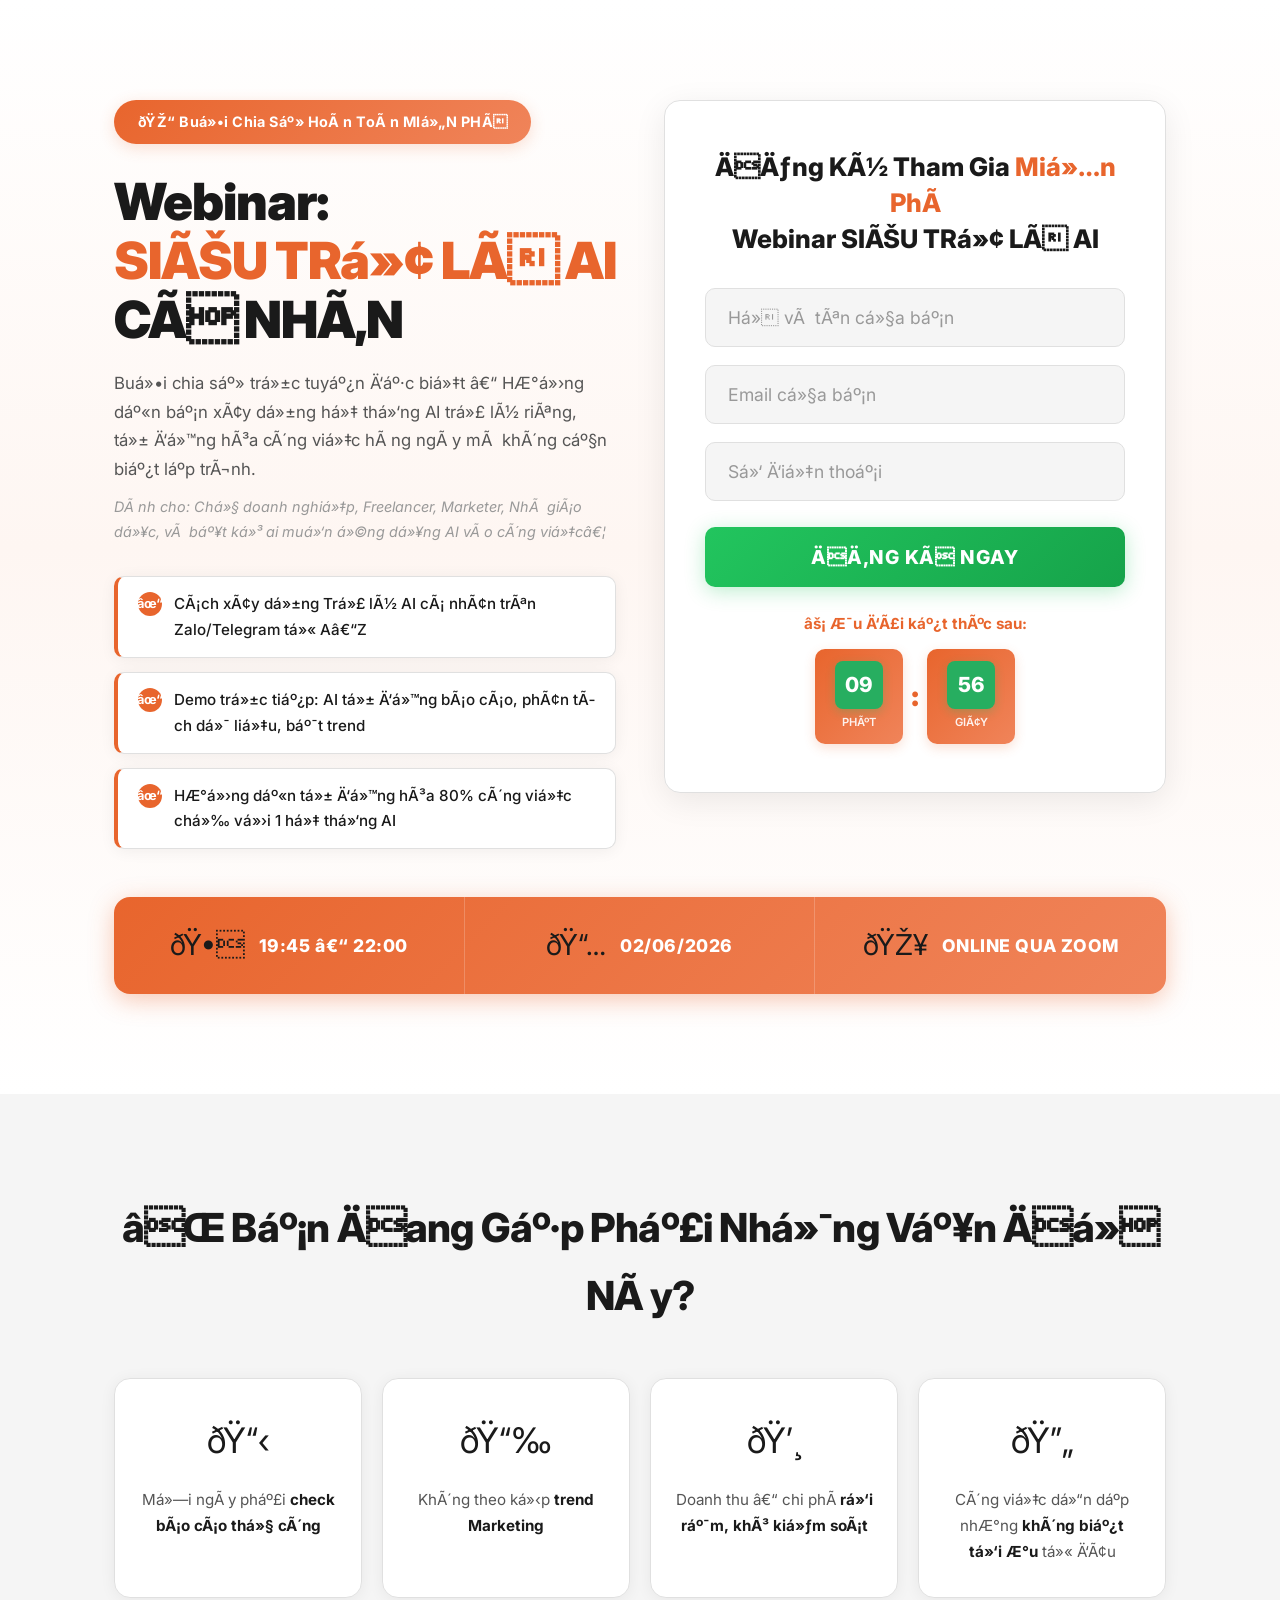
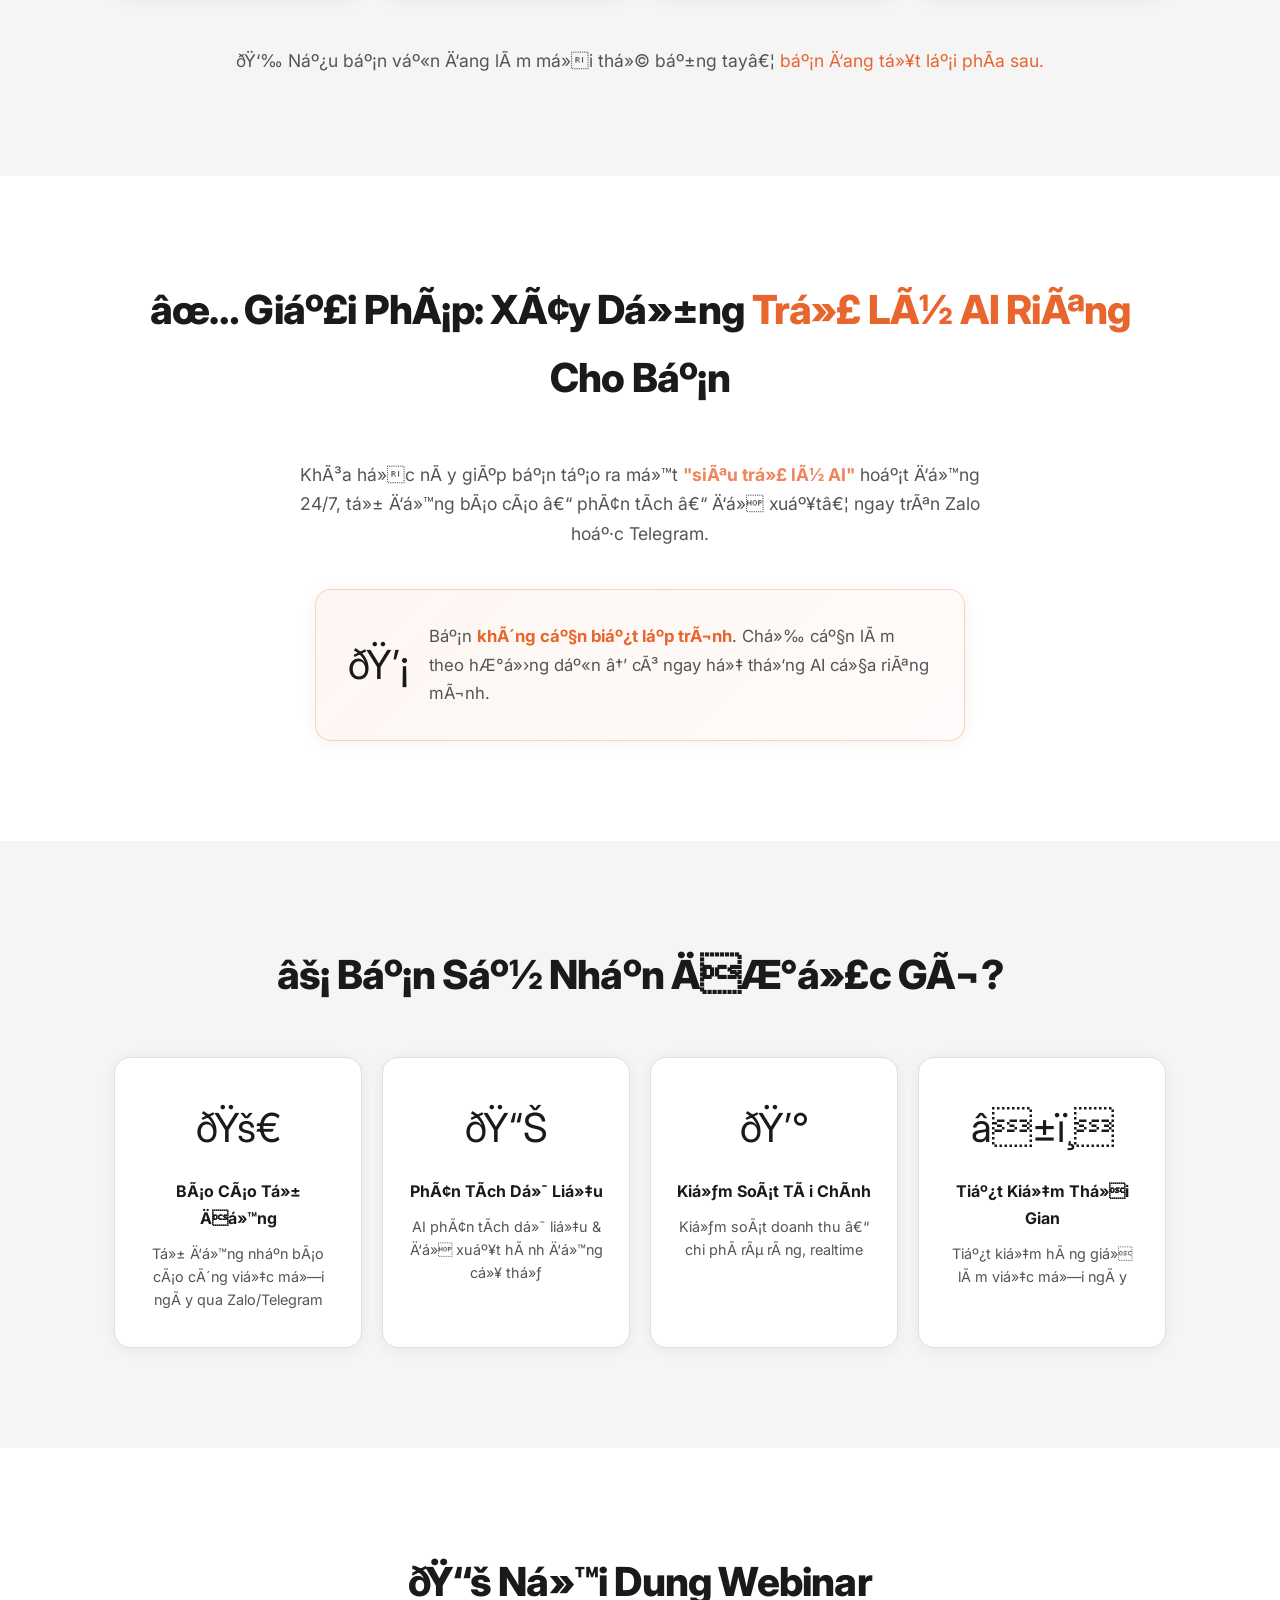
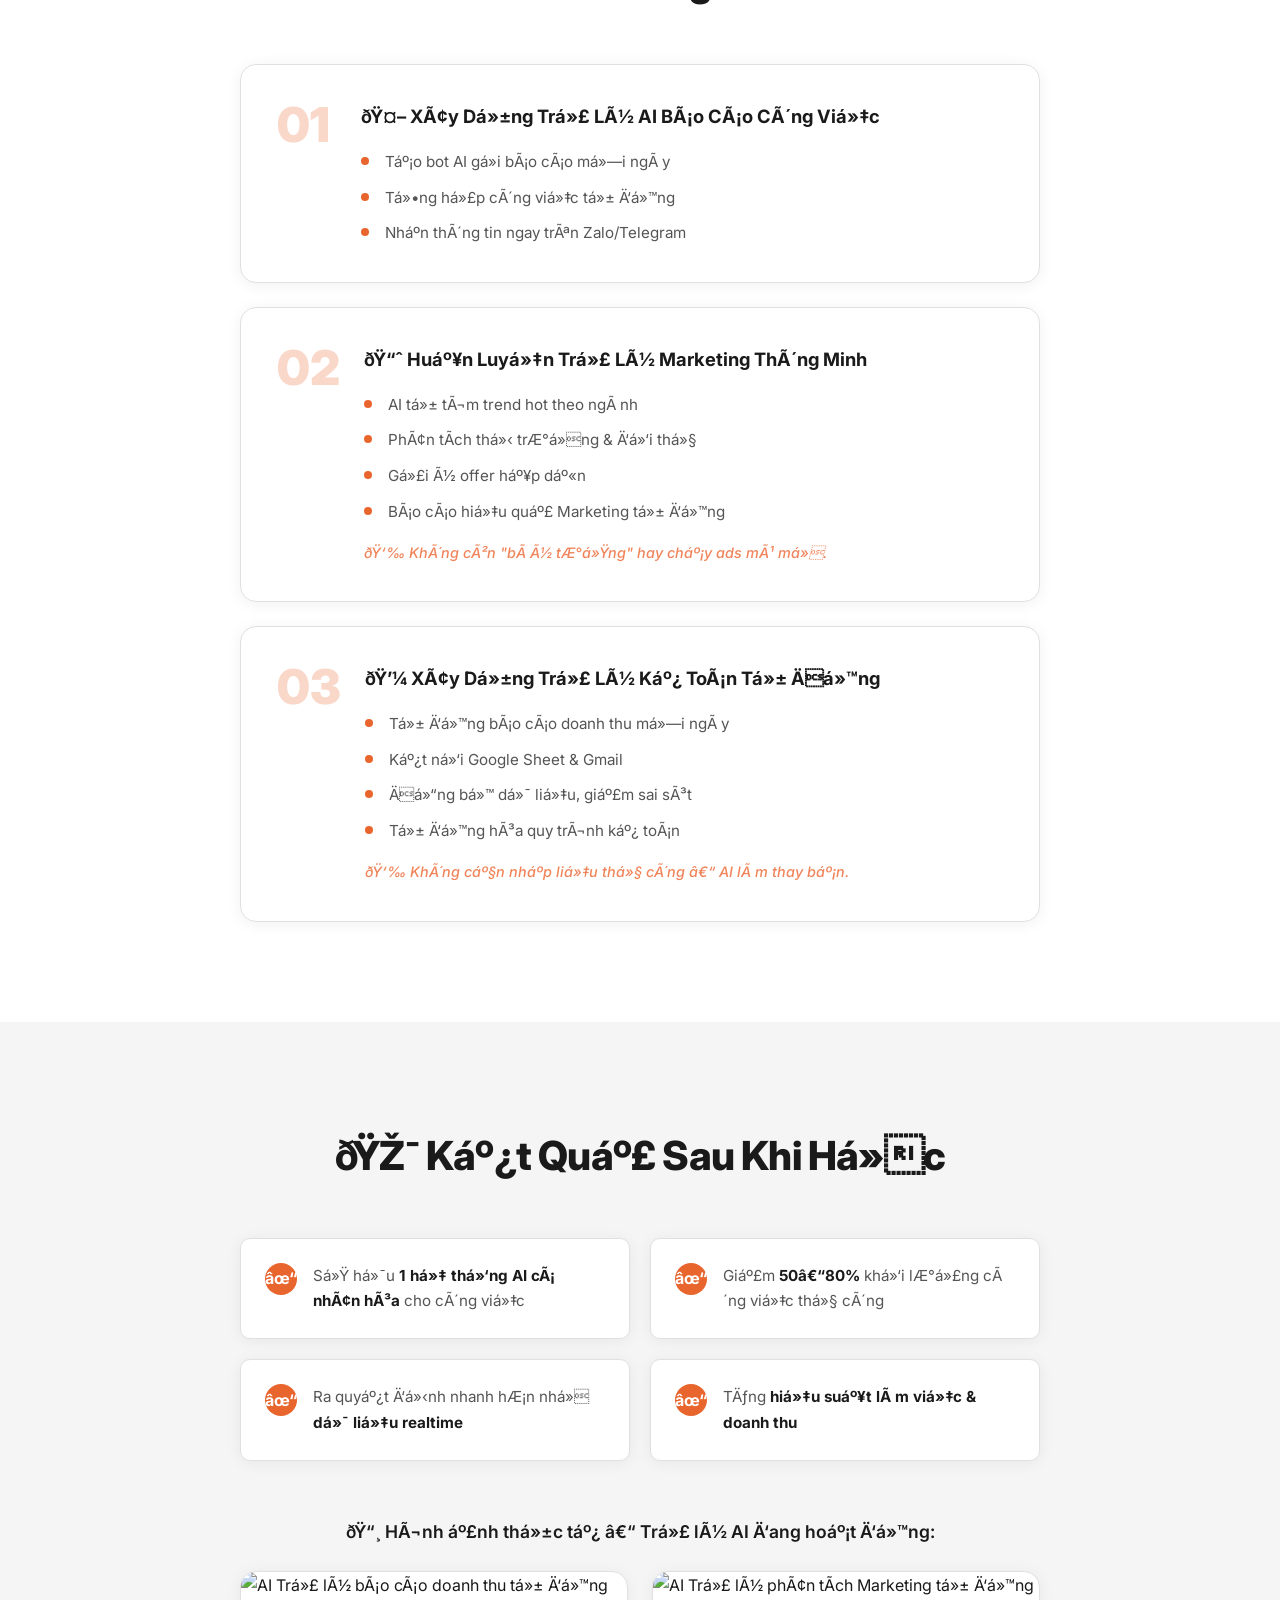
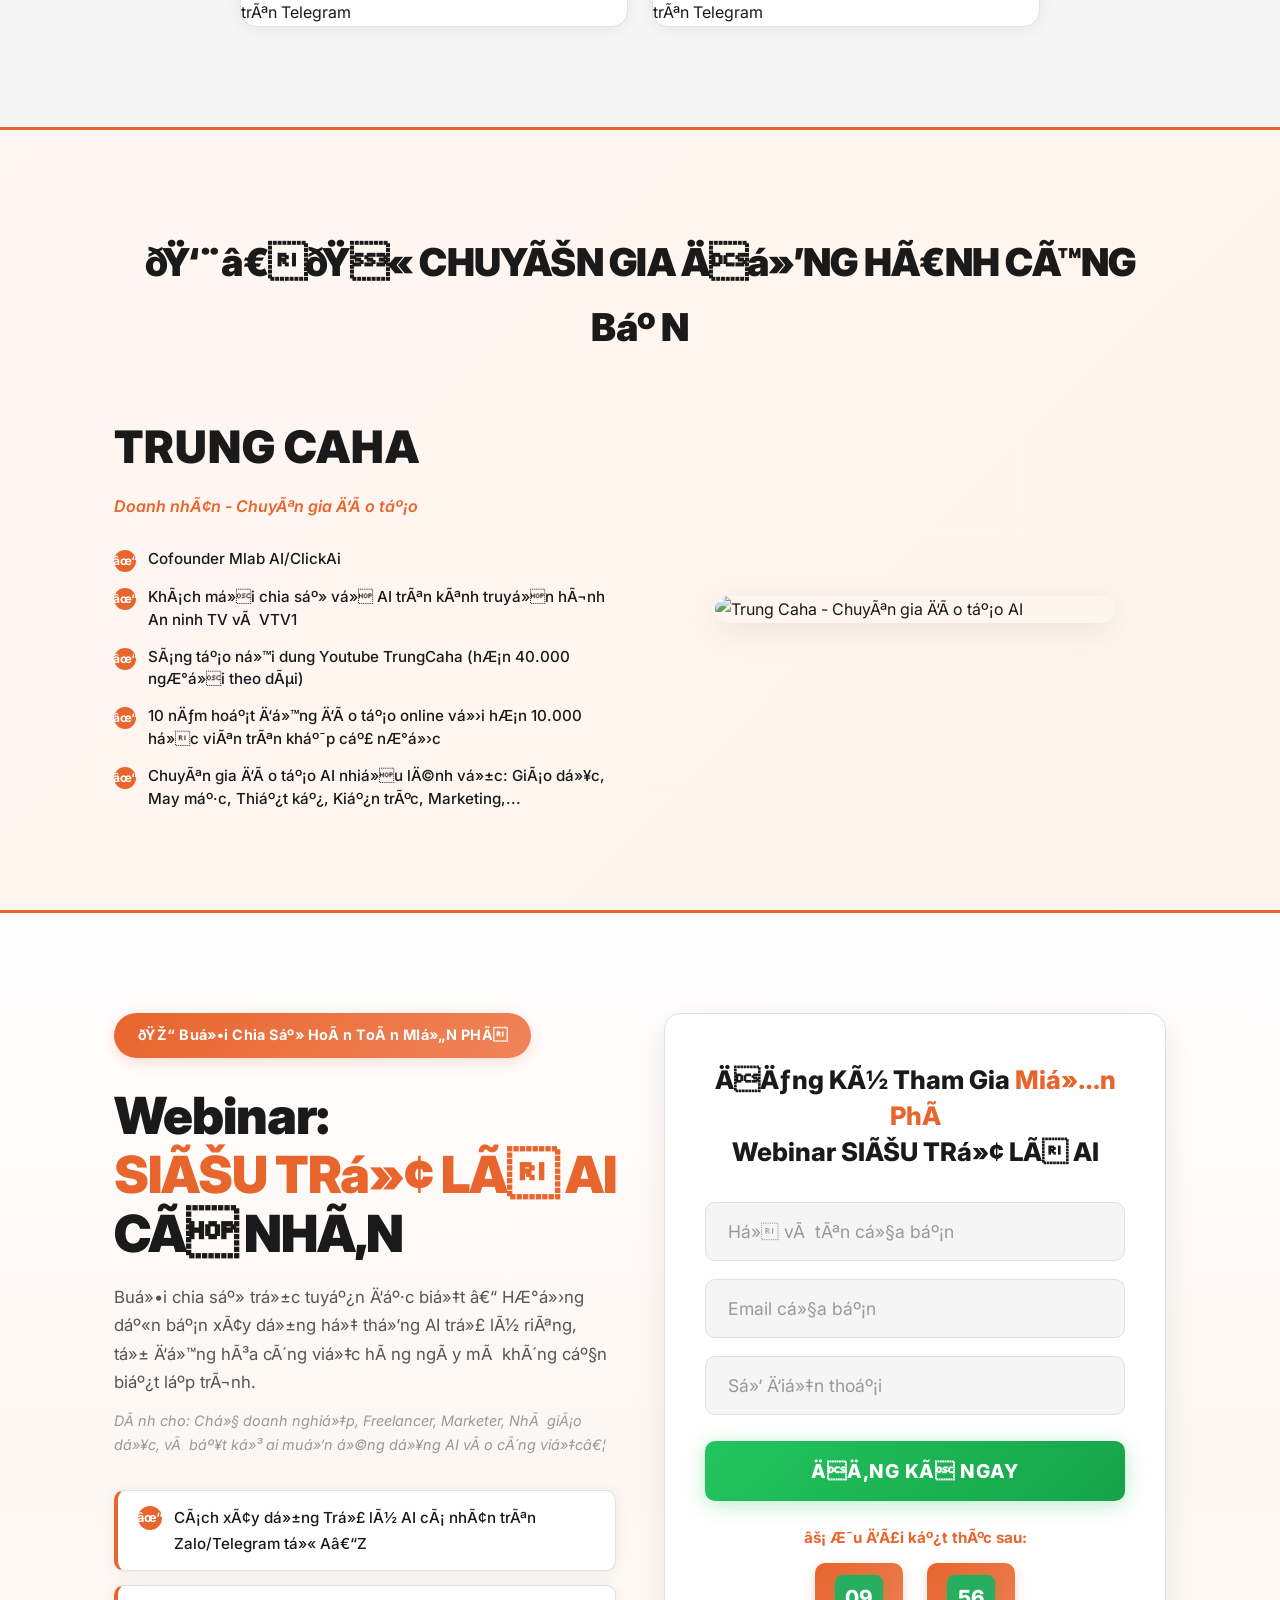
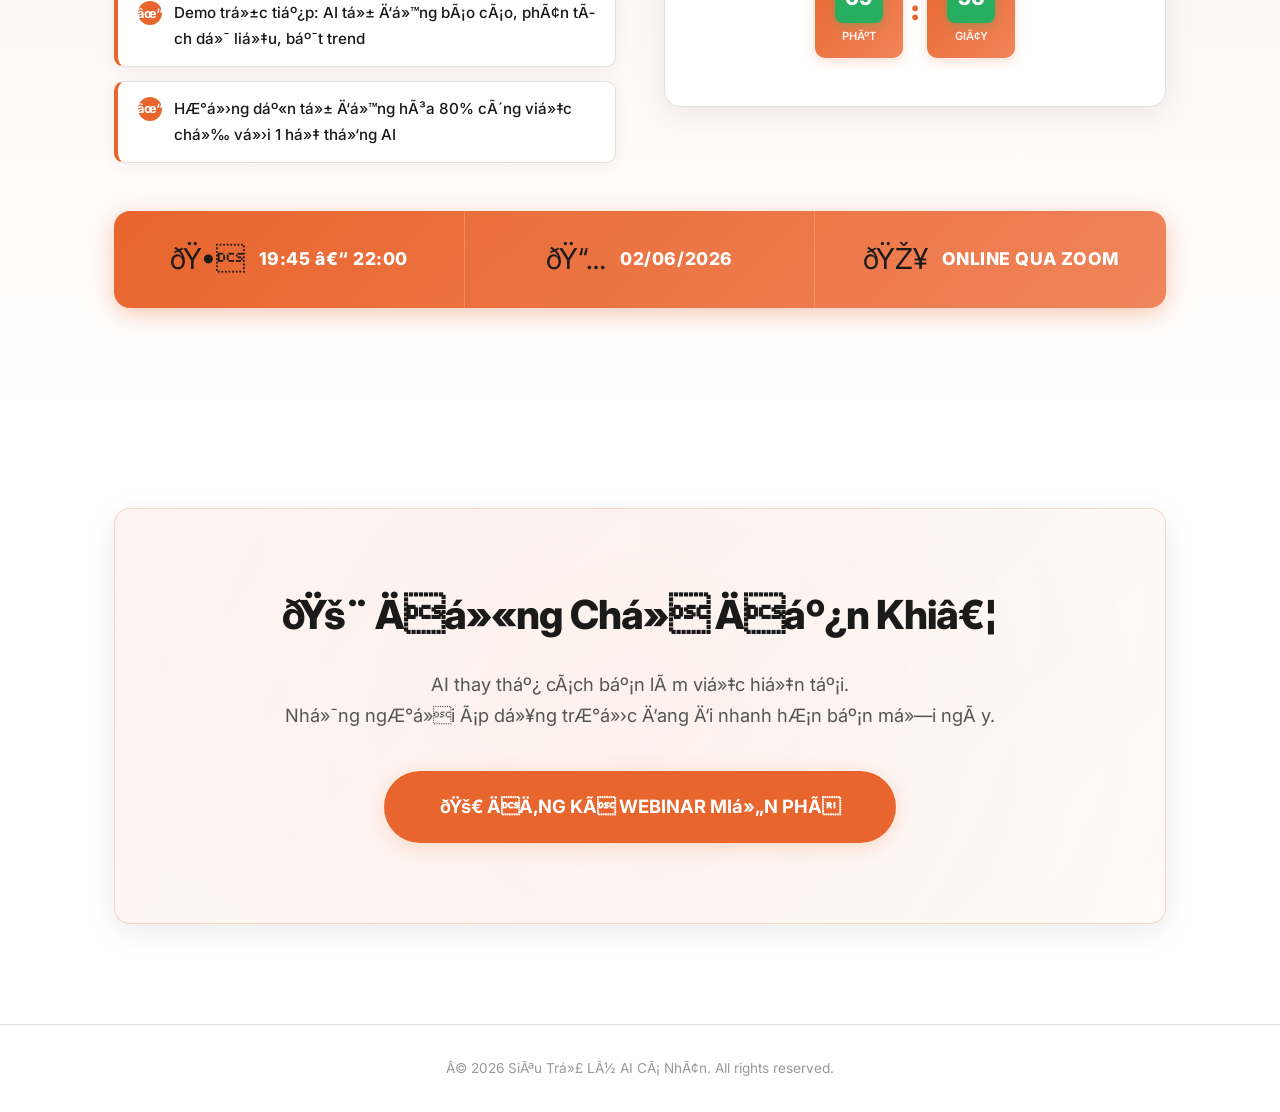
==== index.html @ 910f2247 "fix: doi link Zalo va ngay webinar hang tuan" ====
<!DOCTYPE html>
<html lang="vi">
<head>
    <meta charset="UTF-8">
    <meta name="viewport" content="width=device-width, initial-scale=1.0">
    <title>SiÃªu Trá»£ LÃ½ AI CÃ¡ NhÃ¢n â€“ Tá»± Äá»™ng HÃ³a 80% CÃ´ng Viá»‡c</title>
    <meta name="description" content="XÃ¢y dá»±ng trá»£ lÃ½ AI riÃªng cho báº¡n trÃªn Zalo/Telegram. Tá»± Ä‘á»™ng bÃ¡o cÃ¡o, phÃ¢n tÃ­ch, Ä‘á» xuáº¥t â€“ khÃ´ng cáº§n biáº¿t code.">

    <!-- Open Graph / Facebook / Zalo / Messenger -->
    <meta property="og:type" content="website">
    <meta property="og:url" content="https://sieutroly.trungcaha.click/">
    <meta property="og:title" content="SiÃªu Trá»£ LÃ½ AI CÃ¡ NhÃ¢n â€“ Tá»± Äá»™ng HÃ³a 80% CÃ´ng Viá»‡c">
    <meta property="og:description" content="Webinar MIá»„N PHÃ: HÆ°á»›ng dáº«n xÃ¢y dá»±ng trá»£ lÃ½ AI riÃªng trÃªn Zalo/Telegram. Tá»± Ä‘á»™ng bÃ¡o cÃ¡o, phÃ¢n tÃ­ch, Ä‘á» xuáº¥t â€“ khÃ´ng cáº§n biáº¿t code.">
    <meta property="og:image" content="https://sieutroly.trungcaha.click/og-image.png">
    <meta property="og:image:width" content="1200">
    <meta property="og:image:height" content="630">
    <meta property="og:locale" content="vi_VN">

    <!-- Twitter Card -->
    <meta name="twitter:card" content="summary_large_image">
    <meta name="twitter:title" content="SiÃªu Trá»£ LÃ½ AI CÃ¡ NhÃ¢n â€“ Tá»± Äá»™ng HÃ³a 80% CÃ´ng Viá»‡c">
    <meta name="twitter:description" content="Webinar MIá»„N PHÃ: HÆ°á»›ng dáº«n xÃ¢y dá»±ng trá»£ lÃ½ AI riÃªng trÃªn Zalo/Telegram.">
    <meta name="twitter:image" content="https://sieutroly.trungcaha.click/og-image.png">
    <link rel="preconnect" href="https://fonts.googleapis.com">
    <link rel="preconnect" href="https://fonts.gstatic.com" crossorigin>
    <link href="https://fonts.googleapis.com/css2?family=Inter:wght@400;500;600;700;800;900&display=swap" rel="stylesheet">
    <link rel="stylesheet" href="style.css">
    <!-- Meta Pixel Code -->
    <script>
    !function(f,b,e,v,n,t,s)
    {if(f.fbq)return;n=f.fbq=function(){n.callMethod?
    n.callMethod.apply(n,arguments):n.queue.push(arguments)};
    if(!f._fbq)f._fbq=n;n.push=n;n.loaded=!0;n.version='2.0';
    n.queue=[];t=b.createElement(e);t.async=!0;
    t.src=v;s=b.getElementsByTagName(e)[0];
    s.parentNode.insertBefore(t,s)}(window, document,'script',
    'https://connect.facebook.net/en_US/fbevents.js');
    fbq('init', '1961041421163688');
    fbq('track', 'PageView');
    </script>
    <noscript><img height="1" width="1" style="display:none"
    src="https://www.facebook.com/tr?id=1961041421163688&ev=PageView&noscript=1"
    /></noscript>
    <!-- End Meta Pixel Code -->
</head>
<body>


    <!-- WEBINAR TOP (Section 2) -->
    <section class="webinar" id="dang-ky-top">
        <div class="container">
            <div class="webinar-layout">
                <div class="webinar-info">
                    <div class="webinar-free-badge">ðŸŽ“ Buá»•i Chia Sáº» HoÃ n ToÃ n MIá»„N PHÃ</div>
                    <h2 class="webinar-title">Webinar:<br><span class="highlight">SIÃŠU TRá»¢ LÃ AI</span><br>CÃ NHÃ‚N</h2>
                    <p class="webinar-desc">Buá»•i chia sáº» trá»±c tuyáº¿n Ä‘áº·c biá»‡t â€“ HÆ°á»›ng dáº«n báº¡n xÃ¢y dá»±ng há»‡ thá»‘ng AI trá»£ lÃ½ riÃªng, tá»± Ä‘á»™ng hÃ³a cÃ´ng viá»‡c hÃ ng ngÃ y mÃ  khÃ´ng cáº§n biáº¿t láº­p trÃ¬nh.</p>
                    <p class="webinar-audience">DÃ nh cho: Chá»§ doanh nghiá»‡p, Freelancer, Marketer, NhÃ  giÃ¡o dá»¥c, vÃ  báº¥t ká»³ ai muá»‘n á»©ng dá»¥ng AI vÃ o cÃ´ng viá»‡câ€¦</p>
                    <div class="webinar-benefits">
                        <div class="webinar-benefit-item">
                            <span class="webinar-check">âœ“</span>
                            <span>CÃ¡ch xÃ¢y dá»±ng Trá»£ lÃ½ AI cÃ¡ nhÃ¢n trÃªn Zalo/Telegram tá»« Aâ€“Z</span>
                        </div>
                        <div class="webinar-benefit-item">
                            <span class="webinar-check">âœ“</span>
                            <span>Demo trá»±c tiáº¿p: AI tá»± Ä‘á»™ng bÃ¡o cÃ¡o, phÃ¢n tÃ­ch dá»¯ liá»‡u, báº¯t trend</span>
                        </div>
                        <div class="webinar-benefit-item">
                            <span class="webinar-check">âœ“</span>
                            <span>HÆ°á»›ng dáº«n tá»± Ä‘á»™ng hÃ³a 80% cÃ´ng viá»‡c chá»‰ vá»›i 1 há»‡ thá»‘ng AI</span>
                        </div>
                    </div>
                </div>
                <div class="webinar-form-wrapper">
                    <h3 class="webinar-form-title">ÄÄƒng KÃ½ Tham Gia <span class="highlight">Miá»…n PhÃ­</span><br>Webinar SIÃŠU TRá»¢ LÃ AI</h3>
                    <form class="webinar-form" id="webinar-form-top">
                        <input type="text" name="name" autocomplete="name" placeholder="Há» vÃ  tÃªn cá»§a báº¡n" required>
                        <input type="email" name="email" autocomplete="email" placeholder="Email cá»§a báº¡n" required>
                        <input type="tel" name="phone" autocomplete="tel" placeholder="Sá»‘ Ä‘iá»‡n thoáº¡i" required>
                        <button type="submit" class="webinar-submit-btn">ÄÄ‚NG KÃ NGAY</button>
                    </form>
                    <div class="form-countdown">
                        <p class="countdown-label">âš¡ Æ¯u Ä‘Ã£i káº¿t thÃºc sau:</p>
                        <div class="countdown-timer" id="countdown-top">
                            <div class="countdown-box"><span class="countdown-num" id="ct-min-top">10</span><span class="countdown-unit">PhÃºt</span></div>
                            <div class="countdown-sep">:</div>
                            <div class="countdown-box"><span class="countdown-num" id="ct-sec-top">00</span><span class="countdown-unit">GiÃ¢y</span></div>
                        </div>
                    </div>
                </div>
            </div>
            <div class="webinar-info-bar">
                <div class="webinar-info-item">
                    <span class="webinar-info-icon">ðŸ•</span>
                    <span class="webinar-info-text">19:45 â€“ 22:00</span>
                </div>
                <div class="webinar-info-item">
                    <span class="webinar-info-icon">ðŸ“…</span>
                    <span class="webinar-info-text">02/06/2026</span>
                </div>
                <div class="webinar-info-item">
                    <span class="webinar-info-icon">ðŸŽ¥</span>
                    <span class="webinar-info-text">ONLINE QUA ZOOM</span>
                </div>
            </div>
        </div>
    </section>

    <!-- PAIN POINTS -->
    <section class="pain-points">
        <div class="container">
            <h2>âŒ Báº¡n Äang Gáº·p Pháº£i Nhá»¯ng Váº¥n Äá» NÃ y?</h2>
            <div class="pain-grid">
                <div class="pain-card">
                    <div class="pain-icon">ðŸ“‹</div>
                    <p>Má»—i ngÃ y pháº£i <strong>check bÃ¡o cÃ¡o thá»§ cÃ´ng</strong></p>
                </div>
                <div class="pain-card">
                    <div class="pain-icon">ðŸ“‰</div>
                    <p>KhÃ´ng theo ká»‹p <strong>trend Marketing</strong></p>
                </div>
                <div class="pain-card">
                    <div class="pain-icon">ðŸ’¸</div>
                    <p>Doanh thu â€“ chi phÃ­ <strong>rá»‘i ráº¯m, khÃ³ kiá»ƒm soÃ¡t</strong></p>
                </div>
                <div class="pain-card">
                    <div class="pain-icon">ðŸ”„</div>
                    <p>CÃ´ng viá»‡c dá»“n dáº­p nhÆ°ng <strong>khÃ´ng biáº¿t tá»‘i Æ°u</strong> tá»« Ä‘Ã¢u</p>
                </div>
            </div>
            <p class="pain-cta">ðŸ‘‰ Náº¿u báº¡n váº«n Ä‘ang lÃ m má»i thá»© báº±ng tayâ€¦ <span class="highlight">báº¡n Ä‘ang tá»¥t láº¡i phÃ­a sau.</span></p>
        </div>
    </section>

    <!-- SOLUTION -->
    <section class="solution">
        <div class="container">
            <h2>âœ… Giáº£i PhÃ¡p: XÃ¢y Dá»±ng <span class="highlight">Trá»£ LÃ½ AI RiÃªng</span> Cho Báº¡n</h2>
            <p class="solution-desc">KhÃ³a há»c nÃ y giÃºp báº¡n táº¡o ra má»™t <strong>"siÃªu trá»£ lÃ½ AI"</strong> hoáº¡t Ä‘á»™ng 24/7, tá»± Ä‘á»™ng bÃ¡o cÃ¡o â€“ phÃ¢n tÃ­ch â€“ Ä‘á» xuáº¥tâ€¦ ngay trÃªn Zalo hoáº·c Telegram.</p>
            <div class="solution-highlight-box">
                <div class="solution-highlight-icon">ðŸ’¡</div>
                <p>Báº¡n <strong>khÃ´ng cáº§n biáº¿t láº­p trÃ¬nh</strong>. Chá»‰ cáº§n lÃ m theo hÆ°á»›ng dáº«n â†’ cÃ³ ngay há»‡ thá»‘ng AI cá»§a riÃªng mÃ¬nh.</p>
            </div>
        </div>
    </section>

    <!-- BENEFITS -->
    <section class="benefits">
        <div class="container">
            <h2>âš¡ Báº¡n Sáº½ Nháº­n ÄÆ°á»£c GÃ¬?</h2>
            <div class="benefits-grid">
                <div class="benefit-card">
                    <div class="benefit-icon">ðŸš€</div>
                    <h3>BÃ¡o CÃ¡o Tá»± Äá»™ng</h3>
                    <p>Tá»± Ä‘á»™ng nháº­n bÃ¡o cÃ¡o cÃ´ng viá»‡c má»—i ngÃ y qua Zalo/Telegram</p>
                </div>
                <div class="benefit-card">
                    <div class="benefit-icon">ðŸ“Š</div>
                    <h3>PhÃ¢n TÃ­ch Dá»¯ Liá»‡u</h3>
                    <p>AI phÃ¢n tÃ­ch dá»¯ liá»‡u & Ä‘á» xuáº¥t hÃ nh Ä‘á»™ng cá»¥ thá»ƒ</p>
                </div>
                <div class="benefit-card">
                    <div class="benefit-icon">ðŸ’°</div>
                    <h3>Kiá»ƒm SoÃ¡t TÃ i ChÃ­nh</h3>
                    <p>Kiá»ƒm soÃ¡t doanh thu â€“ chi phÃ­ rÃµ rÃ ng, realtime</p>
                </div>
                <div class="benefit-card">
                    <div class="benefit-icon">â±ï¸</div>
                    <h3>Tiáº¿t Kiá»‡m Thá»i Gian</h3>
                    <p>Tiáº¿t kiá»‡m hÃ ng giá» lÃ m viá»‡c má»—i ngÃ y</p>
                </div>
            </div>
        </div>
    </section>

    <!-- COURSE CONTENT -->
    <section class="course-content">
        <div class="container">
            <h2>ðŸ“š Ná»™i Dung Webinar</h2>
            <div class="modules">

                <div class="module-card">
                    <div class="module-number">01</div>
                    <div class="module-body">
                        <h3>ðŸ¤– XÃ¢y Dá»±ng Trá»£ LÃ½ AI BÃ¡o CÃ¡o CÃ´ng Viá»‡c</h3>
                        <ul>
                            <li>Táº¡o bot AI gá»­i bÃ¡o cÃ¡o má»—i ngÃ y</li>
                            <li>Tá»•ng há»£p cÃ´ng viá»‡c tá»± Ä‘á»™ng</li>
                            <li>Nháº­n thÃ´ng tin ngay trÃªn Zalo/Telegram</li>
                        </ul>
                    </div>
                </div>

                <div class="module-card">
                    <div class="module-number">02</div>
                    <div class="module-body">
                        <h3>ðŸ“ˆ Huáº¥n Luyá»‡n Trá»£ LÃ½ Marketing ThÃ´ng Minh</h3>
                        <ul>
                            <li>AI tá»± tÃ¬m trend hot theo ngÃ nh</li>
                            <li>PhÃ¢n tÃ­ch thá»‹ trÆ°á»ng & Ä‘á»‘i thá»§</li>
                            <li>Gá»£i Ã½ offer háº¥p dáº«n</li>
                            <li>BÃ¡o cÃ¡o hiá»‡u quáº£ Marketing tá»± Ä‘á»™ng</li>
                        </ul>
                        <p class="module-note">ðŸ‘‰ KhÃ´ng cÃ²n "bÃ­ Ã½ tÆ°á»Ÿng" hay cháº¡y ads mÃ¹ má».</p>
                    </div>
                </div>

                <div class="module-card">
                    <div class="module-number">03</div>
                    <div class="module-body">
                        <h3>ðŸ’¼ XÃ¢y Dá»±ng Trá»£ LÃ½ Káº¿ ToÃ¡n Tá»± Äá»™ng</h3>
                        <ul>
                            <li>Tá»± Ä‘á»™ng bÃ¡o cÃ¡o doanh thu má»—i ngÃ y</li>
                            <li>Káº¿t ná»‘i Google Sheet & Gmail</li>
                            <li>Äá»“ng bá»™ dá»¯ liá»‡u, giáº£m sai sÃ³t</li>
                            <li>Tá»± Ä‘á»™ng hÃ³a quy trÃ¬nh káº¿ toÃ¡n</li>
                        </ul>
                        <p class="module-note">ðŸ‘‰ KhÃ´ng cáº§n nháº­p liá»‡u thá»§ cÃ´ng â€“ AI lÃ m thay báº¡n.</p>
                    </div>
                </div>

            </div>
        </div>
    </section>

    <!-- RESULTS -->
    <section class="results">
        <div class="container">
            <h2>ðŸŽ¯ Káº¿t Quáº£ Sau Khi Há»c</h2>
            <div class="results-grid">
                <div class="result-item">
                    <div class="result-check">âœ“</div>
                    <p>Sá»Ÿ há»¯u <strong>1 há»‡ thá»‘ng AI cÃ¡ nhÃ¢n hÃ³a</strong> cho cÃ´ng viá»‡c</p>
                </div>
                <div class="result-item">
                    <div class="result-check">âœ“</div>
                    <p>Giáº£m <strong>50â€“80%</strong> khá»‘i lÆ°á»£ng cÃ´ng viá»‡c thá»§ cÃ´ng</p>
                </div>
                <div class="result-item">
                    <div class="result-check">âœ“</div>
                    <p>Ra quyáº¿t Ä‘á»‹nh nhanh hÆ¡n nhá» <strong>dá»¯ liá»‡u realtime</strong></p>
                </div>
                <div class="result-item">
                    <div class="result-check">âœ“</div>
                    <p>TÄƒng <strong>hiá»‡u suáº¥t lÃ m viá»‡c & doanh thu</strong></p>
                </div>
            </div>

            <!-- Result Screenshots -->
            <div class="results-showcase">
                <p class="showcase-label">ðŸ“¸ HÃ¬nh áº£nh thá»±c táº¿ â€“ Trá»£ lÃ½ AI Ä‘ang hoáº¡t Ä‘á»™ng:</p>
                <div class="showcase-gallery">
                    <div class="showcase-item">
                        <img src="áº£nh 4.png" alt="AI Trá»£ lÃ½ bÃ¡o cÃ¡o doanh thu tá»± Ä‘á»™ng trÃªn Telegram">
                    </div>
                    <div class="showcase-item">
                        <img src="áº£nh 5.png" alt="AI Trá»£ lÃ½ phÃ¢n tÃ­ch Marketing tá»± Ä‘á»™ng trÃªn Telegram">
                    </div>
                </div>
            </div>

        </div>
    </section>

    <!-- EXPERT -->
    <section class="expert">
        <div class="container">
            <h2 class="expert-heading">ðŸ‘¨â€ðŸ« CHUYÃŠN GIA Äá»’NG HÃ€NH CÃ™NG Báº N</h2>
            <div class="expert-layout">
                <div class="expert-info">
                    <h3 class="expert-name">TRUNG CAHA</h3>
                    <p class="expert-subtitle">Doanh nhÃ¢n - ChuyÃªn gia Ä‘Ã o táº¡o</p>
                    <ul class="expert-credentials">
                        <li><span class="expert-check">âœ“</span> Cofounder Mlab AI/ClickAi</li>
                        <li><span class="expert-check">âœ“</span> KhÃ¡ch má»i chia sáº» vá» AI trÃªn kÃªnh truyá»n hÃ¬nh An ninh TV vÃ  VTV1</li>
                        <li><span class="expert-check">âœ“</span> SÃ¡ng táº¡o ná»™i dung Youtube TrungCaha (hÆ¡n 40.000 ngÆ°á»i theo dÃµi)</li>
                        <li><span class="expert-check">âœ“</span> 10 nÄƒm hoáº¡t Ä‘á»™ng Ä‘Ã o táº¡o online vá»›i hÆ¡n 10.000 há»c viÃªn trÃªn kháº¯p cáº£ nÆ°á»›c</li>
                        <li><span class="expert-check">âœ“</span> ChuyÃªn gia Ä‘Ã o táº¡o AI nhiá»u lÄ©nh vá»±c: GiÃ¡o dá»¥c, May máº·c, Thiáº¿t káº¿, Kiáº¿n trÃºc, Marketing,...</li>
                    </ul>
                </div>
                <div class="expert-photo">
                    <img src="áº£nh 6.png" alt="Trung Caha - ChuyÃªn gia Ä‘Ã o táº¡o AI">
                </div>
            </div>
        </div>
    </section>

    <!-- WEBINAR SECTION -->
    <section class="webinar" id="dang-ky">
        <div class="container">
            <div class="webinar-layout">
                <!-- Left Column -->
                <div class="webinar-info">
                    <div class="webinar-free-badge">ðŸŽ“ Buá»•i Chia Sáº» HoÃ n ToÃ n MIá»„N PHÃ</div>
                    <h2 class="webinar-title">Webinar:<br><span class="highlight">SIÃŠU TRá»¢ LÃ AI</span><br>CÃ NHÃ‚N</h2>
                    <p class="webinar-desc">Buá»•i chia sáº» trá»±c tuyáº¿n Ä‘áº·c biá»‡t â€“ HÆ°á»›ng dáº«n báº¡n xÃ¢y dá»±ng há»‡ thá»‘ng AI trá»£ lÃ½ riÃªng, tá»± Ä‘á»™ng hÃ³a cÃ´ng viá»‡c hÃ ng ngÃ y mÃ  khÃ´ng cáº§n biáº¿t láº­p trÃ¬nh.</p>
                    <p class="webinar-audience">DÃ nh cho: Chá»§ doanh nghiá»‡p, Freelancer, Marketer, NhÃ  giÃ¡o dá»¥c, vÃ  báº¥t ká»³ ai muá»‘n á»©ng dá»¥ng AI vÃ o cÃ´ng viá»‡câ€¦</p>

                    <div class="webinar-benefits">
                        <div class="webinar-benefit-item">
                            <span class="webinar-check">âœ“</span>
                            <span>CÃ¡ch xÃ¢y dá»±ng Trá»£ lÃ½ AI cÃ¡ nhÃ¢n trÃªn Zalo/Telegram tá»« Aâ€“Z</span>
                        </div>
                        <div class="webinar-benefit-item">
                            <span class="webinar-check">âœ“</span>
                            <span>Demo trá»±c tiáº¿p: AI tá»± Ä‘á»™ng bÃ¡o cÃ¡o, phÃ¢n tÃ­ch dá»¯ liá»‡u, báº¯t trend</span>
                        </div>
                        <div class="webinar-benefit-item">
                            <span class="webinar-check">âœ“</span>
                            <span>HÆ°á»›ng dáº«n tá»± Ä‘á»™ng hÃ³a 80% cÃ´ng viá»‡c chá»‰ vá»›i 1 há»‡ thá»‘ng AI</span>
                        </div>
                    </div>
                </div>

                <!-- Right Column - Registration Form -->
                <div class="webinar-form-wrapper">
                    <h3 class="webinar-form-title">ÄÄƒng KÃ½ Tham Gia <span class="highlight">Miá»…n PhÃ­</span><br>Webinar SIÃŠU TRá»¢ LÃ AI</h3>
                    <form class="webinar-form" id="webinar-form">
                        <input type="text" name="name" autocomplete="name" placeholder="Há» vÃ  tÃªn cá»§a báº¡n" required>
                        <input type="email" name="email" autocomplete="email" placeholder="Email cá»§a báº¡n" required>
                        <input type="tel" name="phone" autocomplete="tel" placeholder="Sá»‘ Ä‘iá»‡n thoáº¡i" required>
                        <button type="submit" class="webinar-submit-btn">ÄÄ‚NG KÃ NGAY</button>
                    </form>
                    <div class="form-countdown">
                        <p class="countdown-label">âš¡ Æ¯u Ä‘Ã£i káº¿t thÃºc sau:</p>
                        <div class="countdown-timer" id="countdown-bottom">
                            <div class="countdown-box"><span class="countdown-num" id="ct-min-bottom">10</span><span class="countdown-unit">PhÃºt</span></div>
                            <div class="countdown-sep">:</div>
                            <div class="countdown-box"><span class="countdown-num" id="ct-sec-bottom">00</span><span class="countdown-unit">GiÃ¢y</span></div>
                        </div>
                    </div>
                </div>
            </div>

            <!-- Bottom Info Bar -->
            <div class="webinar-info-bar">
                <div class="webinar-info-item">
                    <span class="webinar-info-icon">ðŸ•</span>
                    <span class="webinar-info-text">19:45 â€“ 22:00</span>
                </div>
                <div class="webinar-info-item">
                    <span class="webinar-info-icon">ðŸ“…</span>
                    <span class="webinar-info-text">02/06/2026</span>
                </div>
                <div class="webinar-info-item">
                    <span class="webinar-info-icon">ðŸŽ¥</span>
                    <span class="webinar-info-text">ONLINE QUA ZOOM</span>
                </div>
            </div>
        </div>
    </section>

    <!-- FINAL CTA -->
    <section class="final-cta">
        <div class="container">
            <div class="cta-box">
                <h2>ðŸš¨ Äá»«ng Chá» Äáº¿n Khiâ€¦</h2>
                <p class="cta-warning">AI thay tháº¿ cÃ¡ch báº¡n lÃ m viá»‡c hiá»‡n táº¡i.<br>Nhá»¯ng ngÆ°á»i Ã¡p dá»¥ng trÆ°á»›c Ä‘ang Ä‘i nhanh hÆ¡n báº¡n má»—i ngÃ y.</p>
                <a href="#dang-ky" class="btn-primary btn-large">ðŸš€ ÄÄ‚NG KÃ WEBINAR MIá»„N PHÃ</a>
            </div>
        </div>
    </section>

    <!-- FOOTER -->
    <footer class="footer">
        <div class="container">
            <p>Â© 2026 SiÃªu Trá»£ LÃ½ AI CÃ¡ NhÃ¢n. All rights reserved.</p>
        </div>
    </footer>

    <!-- SUCCESS POPUP -->
    <div class="popup-overlay" id="popup-overlay">
        <div class="popup-box">
            <button class="popup-close" id="popup-close">&times;</button>
            <div class="popup-stripe-bar"></div>
            <h2 class="popup-title">CÃ’N 1 BÆ¯á»šC Ná»®A...</h2>
            <p class="popup-desc"><strong>Báº¤M</strong> vÃ o nÃºt dÆ°á»›i vÃ o nhÃ³m <strong>ZALO</strong> Äá»ƒ Nháº­n ThÃ´ng Tin<br>CÃ¡ch Thá»©c Há»c KÃ¨m TÃ i Liá»‡u</p>
            <a href="https://zalo.me/g/zwazyi843" target="_blank" class="popup-zalo-btn">
                <span class="popup-arrow-left">â†</span>
                Báº¤M VÃ€O ÄÃ‚Y Äá»‚ VÃ€O NHÃ“M Há»ŒC ZALO
                <span class="popup-arrow-right">â†’</span>
            </a>
            <p class="popup-link-label">Link nhÃ³m Zalo</p>
            <a href="https://zalo.me/g/zwazyi843" target="_blank" class="popup-link-url">https://zalo.me/g/zwazyi843</a>
            <p class="popup-warning">âš ï¸ <strong>Náº¿u báº¡n khÃ´ng vÃ o nhÃ³m ZALO</strong>, chÃºng tÃ´i khÃ´ng thá»ƒ gá»­i link vÃ o lá»›p há»c online cho báº¡n Ä‘Æ°á»£c. VÃ¬ váº­y hÃ£y vÃ o nhÃ³m ngay trÆ°á»›c khi nhÃ³m Ä‘Ã³ng láº¡i trong:</p>
            <div class="popup-countdown">
                <span class="countdown-num" id="countdown-min">02</span>
                <span class="countdown-num" id="countdown-sec">00</span>
            </div>
        </div>
    </div>

    <script>
        // ============================
        // AUTOCAPTURE & AUTOFILL LOGIC
        // ============================
        function setRootCookie(name, value, days) {
            let expires = "";
            if (days) {
                const date = new Date();
                date.setTime(date.getTime() + (days * 24 * 60 * 60 * 1000));
                expires = "; expires=" + date.toUTCString();
            }
            const hostParts = window.location.hostname.split('.');
            let rootDomain = window.location.hostname;
            if (hostParts.length > 2) {
                rootDomain = hostParts.slice(-2).join('.');
            }
            document.cookie = name + "=" + (value || "")  + expires + "; path=/; domain=." + rootDomain;
        }

        function getCookie(name) {
            const nameEQ = name + "=";
            const ca = document.cookie.split(';');
            for(let i=0;i < ca.length;i++) {
                let c = ca[i];
                while (c.charAt(0)==' ') c = c.substring(1,c.length);
                if (c.indexOf(nameEQ) == 0) return c.substring(nameEQ.length,c.length);
            }
            return null;
        }

        function autoFillForm() {
            const urlParams = new URLSearchParams(window.location.search);
            let savedName = urlParams.get('name') || '';
            let savedEmail = urlParams.get('email') || '';
            let savedPhone = urlParams.get('phone') || '';

            if(!savedName) {
                let tmp = localStorage.getItem('user_name') || getCookie('user_name');
                if(tmp) try { savedName = decodeURIComponent(tmp); } catch(e) { savedName = tmp; }
            }
            if(!savedEmail) {
                let tmp = localStorage.getItem('user_email') || getCookie('user_email');
                if(tmp) try { savedEmail = decodeURIComponent(tmp); } catch(e) { savedEmail = tmp; }
            }
            if(!savedPhone) {
                let tmp = localStorage.getItem('user_phone') || getCookie('user_phone');
                if(tmp) try { savedPhone = decodeURIComponent(tmp); } catch(e) { savedPhone = tmp; }
            }

            if (savedName || savedEmail || savedPhone) {
                document.querySelectorAll('.webinar-form').forEach(form => {
                    const nameInput = form.querySelector('input[type="text"]');
                    const emailInput = form.querySelector('input[type="email"]');
                    const phoneInput = form.querySelector('input[type="tel"]');
                    if (savedName && nameInput && !nameInput.value) nameInput.value = savedName;
                    if (savedEmail && emailInput && !emailInput.value) emailInput.value = savedEmail;
                    if (savedPhone && phoneInput && !phoneInput.value) phoneInput.value = savedPhone;
                });
            }
        }
        
        autoFillForm();

        // ============================
        // GOOGLE SHEET URL
        // Thay URL bÃªn dÆ°á»›i báº±ng URL Apps Script Web App cá»§a báº¡n
        // ============================
        const GOOGLE_SCRIPT_URL = 'https://script.google.com/macros/s/AKfycbzpK07teW-jeXVfUtUpgAGgEOkgWh-8DLGZeu_ydlnwNN094XiVQOqS0h31SFzqoqMa/exec';

        // ============================
        // 10-MINUTE COUNTDOWN TIMER
        // ============================
        (function() {
            const COUNTDOWN_MINUTES = 10;
            const storageKey = 'webinar_countdown_end';
            let endTime = localStorage.getItem(storageKey);
            if (!endTime || Number(endTime) < Date.now()) {
                endTime = Date.now() + COUNTDOWN_MINUTES * 60 * 1000;
                localStorage.setItem(storageKey, endTime);
            }
            endTime = Number(endTime);

            function updateCountdown() {
                const diff = Math.max(0, endTime - Date.now());
                const mins = Math.floor(diff / 60000);
                const secs = Math.floor((diff % 60000) / 1000);
                const minStr = String(mins).padStart(2, '0');
                const secStr = String(secs).padStart(2, '0');

                ['top', 'bottom'].forEach(pos => {
                    const minEl = document.getElementById('ct-min-' + pos);
                    const secEl = document.getElementById('ct-sec-' + pos);
                    const timerEl = document.getElementById('countdown-' + pos);
                    if (minEl) minEl.textContent = minStr;
                    if (secEl) secEl.textContent = secStr;
                    if (timerEl) {
                        if (mins < 2) timerEl.classList.add('countdown-urgent');
                        else timerEl.classList.remove('countdown-urgent');
                    }
                });

                if (diff > 0) requestAnimationFrame(() => setTimeout(updateCountdown, 1000));
            }
            updateCountdown();
        })();

        // Scroll Reveal Animation
        const observer = new IntersectionObserver((entries) => {
            entries.forEach(entry => {
                if (entry.isIntersecting) {
                    entry.target.classList.add('visible');
                }
            });
        }, { threshold: 0.15 });

        document.querySelectorAll('.pain-card, .benefit-card, .module-card, .result-item').forEach(el => {
            observer.observe(el);
        });

        // Smooth scroll for anchor links
        document.querySelectorAll('a[href^="#"]').forEach(anchor => {
            anchor.addEventListener('click', function (e) {
                e.preventDefault();
                const target = document.querySelector(this.getAttribute('href'));
                if (target) {
                    target.scrollIntoView({ behavior: 'smooth', block: 'start' });
                }
            });
        });

        // ============================
        // HÃ€M Äá»ŒC UTM PARAMETERS Tá»ª URL
        // ============================
        function getUtmParams() {
            const params = new URLSearchParams(window.location.search);
            return {
                utm_source: params.get('utm_source') || '',
                utm_medium: params.get('utm_medium') || '',
                utm_campaign: params.get('utm_campaign') || '',
                utm_content: params.get('utm_content') || '',
                utm_term: params.get('utm_term') || '',
                utm_id: params.get('utm_id') || '',
                fbclid: params.get('fbclid') || ''
            };
        }

        // Láº¥y UTM ngay khi trang load (trÆ°á»›c khi user cÃ³ thá»ƒ thay Ä‘á»•i URL)
        const utmData = getUtmParams();

        // ============================
        // FORM SUBMISSION â†’ GOOGLE SHEET + POPUP
        // ============================
        const popupOverlay = document.getElementById('popup-overlay');
        const popupClose = document.getElementById('popup-close');

        // Xá»­ lÃ½ táº¥t cáº£ form Ä‘Äƒng kÃ½ (trÃªn + dÆ°á»›i)
        document.querySelectorAll('.webinar-form').forEach(form => {
            const submitBtn = form.querySelector('.webinar-submit-btn');

            form.addEventListener('submit', async function(e) {
                e.preventDefault();

            const name = form.querySelector('input[type="text"]').value.trim();
            const email = form.querySelector('input[type="email"]').value.trim();
            const phone = form.querySelector('input[type="tel"]').value.trim();

            if (!name || !email || !phone) return;

            // --- SAVE AUTOCAPTURE DATA ---
            localStorage.setItem('user_name', encodeURIComponent(name));
            localStorage.setItem('user_email', encodeURIComponent(email));
            localStorage.setItem('user_phone', encodeURIComponent(phone));
            
            setRootCookie('user_name', encodeURIComponent(name), 365);
            setRootCookie('user_email', encodeURIComponent(email), 365);
            setRootCookie('user_phone', encodeURIComponent(phone), 365);
            // -----------------------------

            // Loading state
            const originalText = submitBtn.textContent;
            submitBtn.textContent = 'ÄANG Gá»¬I...';
            submitBtn.disabled = true;
            submitBtn.style.opacity = '0.7';

            try {
                // Láº¥y link UTM tá»« URL hiá»‡n táº¡i
                const linkUtm = window.location.href;
                // Láº¥y utm_source (decode tá»± Ä‘á»™ng bá»Ÿi URLSearchParams)
                const source = utmData.utm_source;
                // Gá»­i dá»¯ liá»‡u qua hidden iframe (trÃ¡nh CORS hoÃ n toÃ n)
                await sendToGoogleSheet({ name, email, phone, timestamp: new Date().toLocaleString('vi-VN'), link_utm: linkUtm, source: source });
            } catch (err) {
                console.log('Lá»—i gá»­i:', err);
            }

            // Reset form & button
            form.reset();
            submitBtn.textContent = originalText;
            submitBtn.disabled = false;
            submitBtn.style.opacity = '1';

            // Chuyá»ƒn hÆ°á»›ng sang trang cÃ¡m Æ¡n
            const leadId = (window.crypto && window.crypto.randomUUID)
                ? window.crypto.randomUUID()
                : `${Date.now()}-${Math.random().toString(16).slice(2)}`;
            setRootCookie('pending_lead_id', leadId, 1);
            const thankYouUrl = new URL('https://camon.trungcaha.click');
            thankYouUrl.searchParams.set('lead_id', leadId);
            window.location.href = thankYouUrl.toString();
            });
        });

        // HÃ m gá»­i dá»¯ liá»‡u qua hidden iframe (bypass CORS 100%)
        function sendToGoogleSheet(data) {
            return new Promise((resolve) => {
                // Táº¡o iframe áº©n
                const iframeName = 'hidden-iframe-' + Date.now();
                const iframe = document.createElement('iframe');
                iframe.name = iframeName;
                iframe.style.display = 'none';
                document.body.appendChild(iframe);

                // Táº¡o form áº©n
                const hiddenForm = document.createElement('form');
                hiddenForm.method = 'POST';
                hiddenForm.action = GOOGLE_SCRIPT_URL;
                hiddenForm.target = iframeName;
                hiddenForm.style.display = 'none';

                // ThÃªm cÃ¡c field
                for (const [key, value] of Object.entries(data)) {
                    const input = document.createElement('input');
                    input.type = 'hidden';
                    input.name = key;
                    input.value = value;
                    hiddenForm.appendChild(input);
                }

                document.body.appendChild(hiddenForm);
                hiddenForm.submit();

                // Dá»n dáº¹p sau 3 giÃ¢y
                setTimeout(() => {
                    iframe.remove();
                    hiddenForm.remove();
                    resolve();
                }, 3000);
            });
        }

        // ÄÃ³ng popup
        popupClose.addEventListener('click', closePopup);
        popupOverlay.addEventListener('click', function(e) {
            if (e.target === popupOverlay) closePopup();
        });

        function closePopup() {
            popupOverlay.classList.remove('active');
            document.body.style.overflow = '';
        }

        // Countdown Timer
        let countdownInterval;
        function startCountdown() {
            let totalSeconds = 120; // 2 phÃºt
            clearInterval(countdownInterval);

            updateCountdownDisplay(totalSeconds);

            countdownInterval = setInterval(() => {
                totalSeconds--;
                if (totalSeconds <= 0) {
                    clearInterval(countdownInterval);
                    totalSeconds = 0;
                }
                updateCountdownDisplay(totalSeconds);
            }, 1000);
        }

        function updateCountdownDisplay(totalSeconds) {
            const min = Math.floor(totalSeconds / 60).toString().padStart(2, '0');
            const sec = (totalSeconds % 60).toString().padStart(2, '0');
            document.getElementById('countdown-min').textContent = min;
            document.getElementById('countdown-sec').textContent = sec;
        }
    </script>
</body>
</html>
---- style.css ----
/* ==========================================
   SIÊU TRỢ LÝ AI CÁ NHÂN - Landing Page
   Color Scheme: White-Gray + Orange (#E8652D)
   ========================================== */

/* === RESET & BASE === */
*, *::before, *::after {
    margin: 0;
    padding: 0;
    box-sizing: border-box;
}

:root {
    --bg-primary: #ffffff;
    --bg-secondary: #f5f5f5;
    --bg-card: #ffffff;
    --bg-card-hover: #fafafa;
    --accent: #E8652D;
    --accent-light: #F0845A;
    --accent-dark: #C4511F;
    --accent-glow: rgba(232, 101, 45, 0.2);
    --accent-glow-strong: rgba(232, 101, 45, 0.35);
    --text-primary: #1a1a1a;
    --text-secondary: #555555;
    --text-muted: #999999;
    --border: #e0e0e0;
    --border-accent: rgba(232, 101, 45, 0.25);
    --shadow-soft: 0 2px 16px rgba(0, 0, 0, 0.06);
    --shadow-medium: 0 8px 32px rgba(0, 0, 0, 0.08);
    --shadow-strong: 0 12px 40px rgba(0, 0, 0, 0.12);
    --radius: 16px;
    --radius-sm: 10px;
    --transition: 0.3s cubic-bezier(0.4, 0, 0.2, 1);
}

html {
    scroll-behavior: smooth;
}

body {
    font-family: 'Inter', -apple-system, BlinkMacSystemFont, sans-serif;
    background-color: var(--bg-primary);
    color: var(--text-primary);
    line-height: 1.7;
    overflow-x: hidden;
}

.container {
    max-width: 1100px;
    margin: 0 auto;
    padding: 0 24px;
}

h2 {
    font-size: clamp(1.8rem, 4vw, 2.5rem);
    font-weight: 800;
    text-align: center;
    margin-bottom: 48px;
    letter-spacing: -0.02em;
}

.highlight {
    color: var(--accent);
}

/* === HERO BANNER === */
.hero-banner {
    position: relative;
    min-height: 100vh;
    display: flex;
    align-items: center;
    background: linear-gradient(135deg, #0a0e27 0%, #1a1145 40%, #0d1f3c 70%, #0a1628 100%);
    overflow: hidden;
    padding: 80px 0 60px;
}

.banner-grid-bg {
    position: absolute;
    inset: 0;
    background-image:
        linear-gradient(rgba(255,255,255,0.03) 1px, transparent 1px),
        linear-gradient(90deg, rgba(255,255,255,0.03) 1px, transparent 1px);
    background-size: 60px 60px;
    pointer-events: none;
}

/* Floating particles */
.banner-particle {
    position: absolute;
    border-radius: 50%;
    pointer-events: none;
    opacity: 0.5;
}

.banner-p1 {
    width: 6px; height: 6px;
    background: #E8652D;
    top: 15%; left: 10%;
    animation: bannerFloat 5s ease-in-out infinite;
}
.banner-p2 {
    width: 8px; height: 8px;
    background: #7c3aed;
    top: 25%; right: 15%;
    animation: bannerFloat 4s ease-in-out infinite 1s;
}
.banner-p3 {
    width: 5px; height: 5px;
    background: #06b6d4;
    bottom: 30%; left: 20%;
    animation: bannerFloat 6s ease-in-out infinite 0.5s;
}
.banner-p4 {
    width: 10px; height: 10px;
    background: rgba(232,101,45,0.4);
    top: 60%; left: 5%;
    animation: bannerFloat 7s ease-in-out infinite 2s;
}
.banner-p5 {
    width: 4px; height: 4px;
    background: #818cf8;
    bottom: 20%; right: 25%;
    animation: bannerFloat 5s ease-in-out infinite 1.5s;
}

@keyframes bannerFloat {
    0%, 100% { transform: translateY(0) scale(1); opacity: 0.4; }
    50% { transform: translateY(-25px) scale(1.3); opacity: 0.8; }
}

/* Banner Layout */
.banner-layout {
    display: grid;
    grid-template-columns: 1fr 1fr;
    gap: 60px;
    align-items: center;
}

.banner-content {
    animation: fadeInUp 0.8s ease-out;
}

.banner-badge {
    display: inline-block;
    padding: 10px 28px;
    background: rgba(232, 101, 45, 0.15);
    border: 1px solid rgba(232, 101, 45, 0.4);
    border-radius: 100px;
    color: #F0845A;
    font-size: 0.85rem;
    font-weight: 700;
    letter-spacing: 0.08em;
    margin-bottom: 28px;
    backdrop-filter: blur(10px);
}

.banner-title {
    font-size: clamp(2.5rem, 6vw, 4.2rem);
    font-weight: 900;
    line-height: 1.1;
    letter-spacing: -0.03em;
    color: #ffffff;
    margin-bottom: 20px;
    text-shadow: 0 2px 30px rgba(0,0,0,0.3);
}

.banner-highlight {
    background: linear-gradient(135deg, #E8652D, #F0845A, #fbbf24);
    -webkit-background-clip: text;
    -webkit-text-fill-color: transparent;
    background-clip: text;
}

.banner-subtitle {
    font-size: 1.15rem;
    color: rgba(255,255,255,0.75);
    margin-bottom: 32px;
    line-height: 1.6;
}

.banner-subtitle strong {
    color: #fbbf24;
    font-size: 1.3em;
}

/* Banner Features */
.banner-features {
    display: flex;
    flex-direction: column;
    gap: 14px;
    margin-bottom: 36px;
}

.banner-feature {
    display: flex;
    align-items: center;
    gap: 14px;
    padding: 14px 20px;
    background: rgba(255,255,255,0.05);
    border: 1px solid rgba(255,255,255,0.1);
    border-radius: 12px;
    backdrop-filter: blur(6px);
    color: rgba(255,255,255,0.9);
    font-size: 0.95rem;
    font-weight: 500;
    transition: all 0.3s ease;
}

.banner-feature:hover {
    background: rgba(232, 101, 45, 0.12);
    border-color: rgba(232, 101, 45, 0.3);
    transform: translateX(6px);
}

.banner-feature-icon {
    font-size: 1.3rem;
    flex-shrink: 0;
}

/* Banner CTA */
.banner-cta-btn {
    display: inline-block;
    padding: 18px 48px;
    background: linear-gradient(135deg, #E8652D, #F0845A);
    color: #fff;
    font-size: 1.15rem;
    font-weight: 800;
    text-decoration: none;
    border-radius: 100px;
    letter-spacing: 0.03em;
    transition: all 0.3s ease;
    box-shadow: 0 6px 30px rgba(232, 101, 45, 0.4);
    animation: bannerPulse 2.5s ease-in-out infinite;
}

.banner-cta-btn:hover {
    transform: translateY(-3px) scale(1.02);
    box-shadow: 0 10px 40px rgba(232, 101, 45, 0.55);
}

@keyframes bannerPulse {
    0%, 100% { box-shadow: 0 6px 30px rgba(232, 101, 45, 0.4); }
    50% { box-shadow: 0 8px 45px rgba(232, 101, 45, 0.6); }
}

.banner-spots {
    margin-top: 16px;
    font-size: 0.9rem;
    color: rgba(255,255,255,0.5);
}

.banner-spots strong {
    color: #fbbf24;
}

/* Photo Wrapper */
.banner-photo-wrapper {
    position: relative;
    display: flex;
    justify-content: center;
    align-items: center;
    animation: fadeInUp 0.8s ease-out 0.3s both;
}

.banner-photo-glow {
    position: absolute;
    width: 380px;
    height: 380px;
    background: radial-gradient(circle, rgba(232, 101, 45, 0.25) 0%, rgba(124, 58, 237, 0.1) 50%, transparent 70%);
    border-radius: 50%;
    filter: blur(40px);
    z-index: 0;
    animation: glowPulse 4s ease-in-out infinite;
}

@keyframes glowPulse {
    0%, 100% { transform: scale(1); opacity: 0.8; }
    50% { transform: scale(1.15); opacity: 1; }
}

.banner-photo-ring {
    position: absolute;
    width: 360px;
    height: 360px;
    border-radius: 50%;
    border: 2px solid rgba(232, 101, 45, 0.25);
    z-index: 1;
    animation: ringRotate 20s linear infinite;
}

.banner-photo-ring::before {
    content: '';
    position: absolute;
    top: -4px;
    left: 50%;
    width: 8px;
    height: 8px;
    background: #E8652D;
    border-radius: 50%;
    box-shadow: 0 0 12px #E8652D;
}

@keyframes ringRotate {
    from { transform: rotate(0deg); }
    to { transform: rotate(360deg); }
}

.banner-photo {
    width: 320px;
    height: 320px;
    object-fit: cover;
    object-position: top center;
    border-radius: 50%;
    border: 4px solid rgba(232, 101, 45, 0.4);
    box-shadow: 0 0 50px rgba(232, 101, 45, 0.2), 0 20px 60px rgba(0,0,0,0.4);
    position: relative;
    z-index: 2;
}

/* Name tag */
.banner-name-tag {
    position: absolute;
    bottom: -10px;
    left: 50%;
    transform: translateX(-50%);
    background: rgba(10, 14, 39, 0.85);
    backdrop-filter: blur(16px);
    border: 1px solid rgba(232, 101, 45, 0.4);
    border-radius: 100px;
    padding: 10px 28px;
    text-align: center;
    z-index: 3;
    white-space: nowrap;
}

.banner-name-tag strong {
    display: block;
    color: #fff;
    font-size: 0.95rem;
    font-weight: 800;
    letter-spacing: 0.05em;
}

.banner-name-tag span {
    color: #F0845A;
    font-size: 0.75rem;
    font-weight: 600;
}

/* Floating tech badges */
.banner-float-badge {
    position: absolute;
    padding: 8px 18px;
    background: rgba(255,255,255,0.08);
    backdrop-filter: blur(12px);
    border: 1px solid rgba(255,255,255,0.15);
    border-radius: 100px;
    color: rgba(255,255,255,0.9);
    font-size: 0.8rem;
    font-weight: 600;
    z-index: 3;
    white-space: nowrap;
}

.badge-1 {
    top: 10%;
    right: 5%;
    animation: badgeFloat 4s ease-in-out infinite;
}

.badge-2 {
    top: 45%;
    left: -10%;
    animation: badgeFloat 5s ease-in-out infinite 1s;
}

.badge-3 {
    bottom: 15%;
    right: 0%;
    animation: badgeFloat 4.5s ease-in-out infinite 0.5s;
}

@keyframes badgeFloat {
    0%, 100% { transform: translateY(0); }
    50% { transform: translateY(-10px); }
}

/* === HERO === */
.hero {
    position: relative;
    min-height: 100vh;
    display: flex;
    align-items: center;
    justify-content: center;
    text-align: center;
    overflow: hidden;
    padding: 60px 24px;
}

.hero-bg-grid {
    position: absolute;
    inset: 0;
    background-image:
        linear-gradient(rgba(0,0,0,0.03) 1px, transparent 1px),
        linear-gradient(90deg, rgba(0,0,0,0.03) 1px, transparent 1px);
    background-size: 60px 60px;
    pointer-events: none;
}

/* Particles */
.particle {
    position: absolute;
    width: 8px;
    height: 8px;
    background: var(--accent);
    border-radius: 50%;
    animation: float 4s ease-in-out infinite;
}

.particle-cross {
    position: absolute;
    width: 12px;
    height: 12px;
    animation: float 5s ease-in-out infinite;
}

.particle-cross::before,
.particle-cross::after {
    content: '';
    position: absolute;
    background: #ccc;
}

.particle-cross::before {
    width: 12px;
    height: 2px;
    top: 5px;
    left: 0;
}

.particle-cross::after {
    width: 2px;
    height: 12px;
    top: 0;
    left: 5px;
}

@keyframes float {
    0%, 100% { transform: translateY(0); opacity: 0.6; }
    50% { transform: translateY(-20px); opacity: 1; }
}

.hero-content {
    position: relative;
    z-index: 2;
}

.hero-badge {
    display: inline-block;
    padding: 8px 24px;
    border: 1px solid var(--border-accent);
    border-radius: 100px;
    font-size: 0.85rem;
    font-weight: 600;
    letter-spacing: 0.1em;
    color: var(--accent);
    background: rgba(232, 101, 45, 0.08);
    margin-bottom: 32px;
    animation: fadeInDown 0.8s ease-out;
}

.hero h1 {
    font-size: clamp(2.2rem, 6vw, 3.8rem);
    font-weight: 900;
    line-height: 1.15;
    letter-spacing: -0.03em;
    margin-bottom: 24px;
    animation: fadeInUp 0.8s ease-out 0.2s both;
}

.hero-sub {
    font-size: clamp(1rem, 2vw, 1.2rem);
    color: var(--text-secondary);
    max-width: 600px;
    margin: 0 auto 40px;
    animation: fadeInUp 0.8s ease-out 0.4s both;
}

.hero-sub strong {
    color: var(--accent-light);
}

/* Buttons */
.btn-primary {
    display: inline-block;
    padding: 16px 40px;
    background: var(--accent);
    color: #fff;
    font-size: 1rem;
    font-weight: 700;
    text-decoration: none;
    border-radius: 100px;
    border: none;
    cursor: pointer;
    transition: var(--transition);
    box-shadow: 0 4px 20px var(--accent-glow);
    animation: fadeInUp 0.8s ease-out 0.6s both;
    position: relative;
    overflow: hidden;
}

.btn-primary::before {
    content: '';
    position: absolute;
    inset: 0;
    background: linear-gradient(135deg, rgba(255,255,255,0.2), transparent);
    opacity: 0;
    transition: var(--transition);
}

.btn-primary:hover {
    transform: translateY(-3px);
    box-shadow: 0 8px 30px var(--accent-glow-strong);
}

.btn-primary:hover::before {
    opacity: 1;
}

.btn-large {
    padding: 20px 56px;
    font-size: 1.15rem;
}

/* Scroll indicator */
.hero-scroll-indicator {
    position: absolute;
    bottom: 32px;
    left: 50%;
    transform: translateX(-50%);
    z-index: 2;
}

.hero-scroll-indicator span {
    display: block;
    width: 24px;
    height: 40px;
    border: 2px solid var(--text-muted);
    border-radius: 12px;
    position: relative;
}

.hero-scroll-indicator span::after {
    content: '';
    position: absolute;
    width: 4px;
    height: 8px;
    background: var(--accent);
    border-radius: 2px;
    left: 50%;
    transform: translateX(-50%);
    top: 6px;
    animation: scrollDown 1.8s ease-in-out infinite;
}

@keyframes scrollDown {
    0% { top: 6px; opacity: 1; }
    100% { top: 22px; opacity: 0; }
}

/* === PAIN POINTS === */
.pain-points {
    padding: 100px 0;
    background: var(--bg-secondary);
}

.pain-grid {
    display: grid;
    grid-template-columns: repeat(auto-fit, minmax(240px, 1fr));
    gap: 20px;
    margin-bottom: 48px;
}

.pain-card {
    background: var(--bg-card);
    border: 1px solid var(--border);
    border-radius: var(--radius);
    padding: 32px 24px;
    text-align: center;
    transition: var(--transition);
    box-shadow: var(--shadow-soft);
}

.pain-card:hover {
    border-color: var(--border-accent);
    transform: translateY(-4px);
    box-shadow: var(--shadow-medium);
}

.pain-icon {
    font-size: 2.2rem;
    margin-bottom: 16px;
}

.pain-card p {
    color: var(--text-secondary);
    font-size: 0.95rem;
}

.pain-card p strong {
    color: var(--text-primary);
}

.pain-cta {
    text-align: center;
    font-size: 1.1rem;
    color: var(--text-secondary);
}

/* === SOLUTION === */
.solution {
    padding: 100px 0;
    background: var(--bg-primary);
}

.solution-desc {
    text-align: center;
    font-size: 1.1rem;
    color: var(--text-secondary);
    max-width: 700px;
    margin: 0 auto 40px;
}

.solution-desc strong {
    color: var(--accent-light);
}

.solution-highlight-box {
    display: flex;
    align-items: center;
    gap: 20px;
    background: linear-gradient(135deg, rgba(232,101,45,0.06), rgba(232,101,45,0.02));
    border: 1px solid var(--border-accent);
    border-radius: var(--radius);
    padding: 32px;
    max-width: 650px;
    margin: 0 auto;
    box-shadow: var(--shadow-soft);
}

.solution-highlight-icon {
    font-size: 2.5rem;
    flex-shrink: 0;
}

.solution-highlight-box p {
    color: var(--text-secondary);
    font-size: 1.05rem;
}

.solution-highlight-box p strong {
    color: var(--accent);
}

/* === BENEFITS === */
.benefits {
    padding: 100px 0;
    background: var(--bg-secondary);
}

.benefits-grid {
    display: grid;
    grid-template-columns: repeat(auto-fit, minmax(200px, 1fr));
    gap: 20px;
}

.benefit-card {
    background: var(--bg-card);
    border: 1px solid var(--border);
    border-radius: var(--radius);
    padding: 36px 24px;
    text-align: center;
    transition: var(--transition);
    position: relative;
    overflow: hidden;
    box-shadow: var(--shadow-soft);
}

.benefit-card::before {
    content: '';
    position: absolute;
    top: 0;
    left: 0;
    right: 0;
    height: 3px;
    background: linear-gradient(90deg, var(--accent), var(--accent-light));
    opacity: 0;
    transition: var(--transition);
}

.benefit-card:hover {
    border-color: var(--border-accent);
    transform: translateY(-6px);
    box-shadow: var(--shadow-strong);
}

.benefit-card:hover::before {
    opacity: 1;
}

.benefit-icon {
    font-size: 2.5rem;
    margin-bottom: 16px;
}

.benefit-card h3 {
    font-size: 1rem;
    font-weight: 700;
    margin-bottom: 10px;
}

.benefit-card p {
    font-size: 0.9rem;
    color: var(--text-secondary);
    line-height: 1.6;
}

/* === COURSE CONTENT === */
.course-content {
    padding: 100px 0;
    background: var(--bg-primary);
}

.modules {
    display: flex;
    flex-direction: column;
    gap: 24px;
    max-width: 800px;
    margin: 0 auto;
}

.module-card {
    display: flex;
    gap: 24px;
    background: var(--bg-card);
    border: 1px solid var(--border);
    border-radius: var(--radius);
    padding: 36px;
    transition: var(--transition);
    box-shadow: var(--shadow-soft);
}

.module-card:hover {
    border-color: var(--border-accent);
    box-shadow: var(--shadow-medium);
}

.module-number {
    font-size: 3rem;
    font-weight: 900;
    color: var(--accent);
    opacity: 0.25;
    line-height: 1;
    flex-shrink: 0;
    min-width: 60px;
}

.module-body h3 {
    font-size: 1.15rem;
    font-weight: 700;
    margin-bottom: 16px;
}

.module-body ul {
    list-style: none;
    display: flex;
    flex-direction: column;
    gap: 10px;
}

.module-body ul li {
    position: relative;
    padding-left: 24px;
    color: var(--text-secondary);
    font-size: 0.95rem;
}

.module-body ul li::before {
    content: '';
    position: absolute;
    left: 0;
    top: 8px;
    width: 8px;
    height: 8px;
    background: var(--accent);
    border-radius: 50%;
}

.module-note {
    margin-top: 16px;
    color: var(--accent-light);
    font-size: 0.9rem;
    font-weight: 500;
    font-style: italic;
}

/* === RESULTS === */
.results {
    padding: 100px 0;
    background: var(--bg-secondary);
}

.results-grid {
    display: grid;
    grid-template-columns: repeat(auto-fit, minmax(260px, 1fr));
    gap: 20px;
    max-width: 800px;
    margin: 0 auto;
}

.result-item {
    display: flex;
    align-items: flex-start;
    gap: 16px;
    padding: 24px;
    background: var(--bg-card);
    border: 1px solid var(--border);
    border-radius: var(--radius-sm);
    transition: var(--transition);
    box-shadow: var(--shadow-soft);
}

.result-item:hover {
    border-color: var(--border-accent);
    box-shadow: var(--shadow-medium);
}

.result-check {
    width: 32px;
    height: 32px;
    background: var(--accent);
    color: #fff;
    border-radius: 50%;
    display: flex;
    align-items: center;
    justify-content: center;
    font-weight: 700;
    font-size: 1rem;
    flex-shrink: 0;
}

.result-item p {
    color: var(--text-secondary);
    font-size: 0.95rem;
}

.result-item p strong {
    color: var(--text-primary);
}

/* Results Showcase Gallery */
.results-showcase {
    margin-top: 56px;
    max-width: 800px;
    margin-left: auto;
    margin-right: auto;
}

.showcase-label {
    text-align: center;
    font-size: 1.1rem;
    font-weight: 600;
    color: var(--text-primary);
    margin-bottom: 24px;
}

.showcase-gallery {
    display: grid;
    grid-template-columns: repeat(2, 1fr);
    gap: 24px;
}

.showcase-item {
    border-radius: var(--radius);
    overflow: hidden;
    border: 1px solid var(--border);
    box-shadow: var(--shadow-soft);
    transition: var(--transition);
    background: var(--bg-card);
}

.showcase-item:hover {
    transform: translateY(-4px);
    box-shadow: var(--shadow-medium);
    border-color: var(--border-accent);
}

.showcase-item img {
    width: 100%;
    height: auto;
    display: block;
    transition: transform 0.4s ease;
}

.showcase-item:hover img {
    transform: scale(1.02);
}

/* === EXPERT === */
.expert {
    padding: 100px 0;
    background: linear-gradient(135deg, #fef6f2, #fff5ed);
    border-top: 3px solid var(--accent);
    border-bottom: 3px solid var(--accent);
}

.expert-heading {
    font-size: clamp(1.6rem, 4vw, 2.4rem);
    font-weight: 900;
    text-align: center;
    margin-bottom: 48px;
    color: var(--text-primary);
}

.expert-layout {
    display: grid;
    grid-template-columns: 1fr 1fr;
    gap: 48px;
    align-items: center;
}

.expert-name {
    font-size: clamp(1.8rem, 4vw, 2.8rem);
    font-weight: 900;
    color: var(--text-primary);
    margin-bottom: 8px;
    letter-spacing: 0.02em;
}

.expert-subtitle {
    font-size: 1rem;
    color: var(--accent);
    font-weight: 600;
    font-style: italic;
    margin-bottom: 28px;
}

.expert-credentials {
    list-style: none;
    padding: 0;
    margin: 0;
    display: flex;
    flex-direction: column;
    gap: 14px;
}

.expert-credentials li {
    display: flex;
    align-items: flex-start;
    gap: 12px;
    font-size: 0.95rem;
    color: var(--text-primary);
    font-weight: 500;
    line-height: 1.5;
}

.expert-check {
    color: #fff;
    background: var(--accent);
    width: 22px;
    height: 22px;
    border-radius: 50%;
    display: inline-flex;
    align-items: center;
    justify-content: center;
    font-size: 0.75rem;
    font-weight: 700;
    flex-shrink: 0;
    margin-top: 2px;
}

.expert-photo {
    display: flex;
    justify-content: center;
}

.expert-photo img {
    width: 100%;
    max-width: 400px;
    border-radius: var(--radius);
    box-shadow: var(--shadow-medium);
    object-fit: cover;
}

/* === WEBINAR === */
.webinar {
    padding: 100px 0;
    background: linear-gradient(180deg, var(--bg-primary) 0%, #fef6f2 50%, var(--bg-primary) 100%);
}

.webinar-layout {
    display: grid;
    grid-template-columns: 1fr 1fr;
    gap: 48px;
    align-items: start;
    margin-bottom: 48px;
}

.webinar-free-badge {
    display: inline-block;
    padding: 10px 24px;
    background: linear-gradient(135deg, var(--accent), var(--accent-light));
    color: #fff;
    border-radius: 100px;
    font-size: 0.9rem;
    font-weight: 700;
    letter-spacing: 0.03em;
    margin-bottom: 28px;
    box-shadow: 0 4px 16px var(--accent-glow);
}

.webinar-title {
    font-size: clamp(2rem, 5vw, 3.2rem);
    font-weight: 900;
    line-height: 1.15;
    letter-spacing: -0.02em;
    margin-bottom: 20px;
    text-align: left;
    color: var(--text-primary);
}

.webinar-desc {
    font-size: 1.05rem;
    color: var(--text-secondary);
    line-height: 1.7;
    margin-bottom: 12px;
}

.webinar-audience {
    font-size: 0.9rem;
    color: var(--text-muted);
    font-style: italic;
    margin-bottom: 32px;
}

.webinar-benefits {
    display: flex;
    flex-direction: column;
    gap: 14px;
}

.webinar-benefit-item {
    display: flex;
    align-items: flex-start;
    gap: 12px;
    padding: 14px 20px;
    background: var(--bg-card);
    border: 1px solid var(--border);
    border-left: 4px solid var(--accent);
    border-radius: var(--radius-sm);
    font-size: 0.95rem;
    color: var(--text-primary);
    font-weight: 500;
    box-shadow: var(--shadow-soft);
    transition: var(--transition);
}

.webinar-benefit-item:hover {
    transform: translateX(4px);
    box-shadow: var(--shadow-medium);
}

.webinar-check {
    color: #fff;
    background: var(--accent);
    width: 24px;
    height: 24px;
    border-radius: 50%;
    display: flex;
    align-items: center;
    justify-content: center;
    font-size: 0.8rem;
    font-weight: 700;
    flex-shrink: 0;
    margin-top: 1px;
}

/* Registration Form */
.webinar-form-wrapper {
    background: var(--bg-card);
    border: 1px solid var(--border);
    border-radius: var(--radius);
    padding: 48px 40px;
    box-shadow: var(--shadow-medium);
    position: sticky;
    top: 24px;
}

.webinar-form-title {
    font-size: 1.6rem;
    font-weight: 800;
    text-align: center;
    margin-bottom: 32px;
    color: var(--text-primary);
    line-height: 1.4;
}

.webinar-form {
    display: flex;
    flex-direction: column;
    gap: 18px;
}

.webinar-form input {
    width: 100%;
    padding: 18px 22px;
    border: 1px solid var(--border);
    border-radius: var(--radius-sm);
    font-size: 1.1rem;
    font-family: inherit;
    background: var(--bg-secondary);
    color: var(--text-primary);
    transition: var(--transition);
    outline: none;
}

/* Countdown Timer */
.form-countdown {
    margin-top: 24px;
    text-align: center;
}

.countdown-label {
    font-size: 0.95rem;
    font-weight: 700;
    color: var(--accent);
    margin-bottom: 12px;
}

.countdown-timer {
    display: flex;
    align-items: center;
    justify-content: center;
    gap: 8px;
}

.countdown-box {
    background: linear-gradient(135deg, var(--accent), var(--accent-light));
    color: #fff;
    border-radius: var(--radius-sm);
    padding: 12px 20px;
    min-width: 70px;
    text-align: center;
    box-shadow: 0 4px 12px var(--accent-glow);
}

.countdown-num {
    display: block;
    font-size: 1.8rem;
    font-weight: 900;
    line-height: 1;
}

.countdown-unit {
    display: block;
    font-size: 0.7rem;
    font-weight: 600;
    text-transform: uppercase;
    margin-top: 4px;
    opacity: 0.9;
}

.countdown-sep {
    font-size: 1.8rem;
    font-weight: 900;
    color: var(--accent);
}

@keyframes countdown-pulse {
    0%, 100% { transform: scale(1); }
    50% { transform: scale(1.05); }
}

.countdown-urgent .countdown-box {
    animation: countdown-pulse 1s ease-in-out infinite;
    background: linear-gradient(135deg, #e53e3e, #f56565);
    box-shadow: 0 4px 16px rgba(229, 62, 62, 0.4);
}

.webinar-form input::placeholder {
    color: var(--text-muted);
}

.webinar-form input:focus {
    border-color: var(--accent);
    box-shadow: 0 0 0 3px var(--accent-glow);
    background: #fff;
}

.webinar-submit-btn {
    width: 100%;
    padding: 18px;
    background: linear-gradient(135deg, #22c55e, #16a34a);
    color: #fff;
    font-size: 1.2rem;
    font-weight: 800;
    font-family: inherit;
    letter-spacing: 0.05em;
    border: none;
    border-radius: var(--radius-sm);
    cursor: pointer;
    transition: var(--transition);
    box-shadow: 0 4px 20px rgba(34, 197, 94, 0.3);
    margin-top: 8px;
}

.webinar-submit-btn:hover {
    transform: translateY(-2px);
    box-shadow: 0 8px 30px rgba(34, 197, 94, 0.45);
}

.webinar-submit-btn:active {
    transform: translateY(0);
}

/* Info Bar */
.webinar-info-bar {
    display: grid;
    grid-template-columns: repeat(3, 1fr);
    gap: 0;
    background: linear-gradient(135deg, var(--accent), var(--accent-light));
    border: none;
    border-radius: var(--radius);
    overflow: hidden;
    box-shadow: 0 6px 24px var(--accent-glow-strong);
}

.webinar-info-item {
    display: flex;
    align-items: center;
    justify-content: center;
    gap: 14px;
    padding: 24px 16px;
    border-right: 1px solid rgba(255, 255, 255, 0.2);
}

.webinar-info-item:last-child {
    border-right: none;
}

.webinar-info-icon {
    font-size: 1.8rem;
}

.webinar-info-text {
    font-size: 1.1rem;
    font-weight: 800;
    color: #fff;
    letter-spacing: 0.03em;
}

/* === SUCCESS POPUP === */
.popup-overlay {
    position: fixed;
    inset: 0;
    background: rgba(0, 0, 0, 0.6);
    backdrop-filter: blur(4px);
    z-index: 9999;
    display: flex;
    align-items: center;
    justify-content: center;
    padding: 20px;
    opacity: 0;
    visibility: hidden;
    transition: opacity 0.3s ease, visibility 0.3s ease;
}

.popup-overlay.active {
    opacity: 1;
    visibility: visible;
}

.popup-box {
    background: #fff;
    border-radius: var(--radius);
    max-width: 560px;
    width: 100%;
    padding: 0 40px 40px;
    position: relative;
    box-shadow: 0 20px 60px rgba(0, 0, 0, 0.25);
    transform: translateY(30px) scale(0.95);
    transition: transform 0.3s ease;
    max-height: 90vh;
    overflow-y: auto;
}

.popup-overlay.active .popup-box {
    transform: translateY(0) scale(1);
}

.popup-close {
    position: absolute;
    top: 12px;
    right: 16px;
    background: none;
    border: none;
    font-size: 1.8rem;
    color: #999;
    cursor: pointer;
    transition: color 0.2s;
    z-index: 10;
}

.popup-close:hover {
    color: #333;
}

/* Striped bar */
.popup-stripe-bar {
    height: 10px;
    margin: 0 -40px 24px;
    background: repeating-linear-gradient(
        90deg,
        #e63946 0px,
        #e63946 20px,
        #fff 20px,
        #fff 40px
    );
    border-radius: var(--radius) var(--radius) 0 0;
}

.popup-title {
    font-size: clamp(1.6rem, 4vw, 2.2rem);
    font-weight: 900;
    color: #e63946;
    text-align: center;
    margin-bottom: 12px;
    letter-spacing: -0.01em;
}

.popup-desc {
    text-align: center;
    font-size: 0.95rem;
    color: var(--text-primary);
    margin-bottom: 24px;
    line-height: 1.6;
}

.popup-desc strong {
    color: var(--text-primary);
}

/* Zalo Button */
.popup-zalo-btn {
    display: flex;
    align-items: center;
    justify-content: center;
    gap: 12px;
    width: 100%;
    padding: 18px 24px;
    background: linear-gradient(135deg, #4a90d9, #357abd);
    color: #fff;
    font-size: 1.05rem;
    font-weight: 800;
    text-decoration: none;
    border-radius: 100px;
    border: 3px solid #2a6cb5;
    transition: var(--transition);
    box-shadow: 0 4px 20px rgba(74, 144, 217, 0.3);
    margin-bottom: 20px;
}

.popup-zalo-btn:hover {
    transform: translateY(-2px);
    box-shadow: 0 8px 30px rgba(74, 144, 217, 0.4);
    background: linear-gradient(135deg, #357abd, #2a6cb5);
}

.popup-arrow-left,
.popup-arrow-right {
    font-size: 1.3rem;
    animation: arrowBounce 1s ease-in-out infinite alternate;
}

@keyframes arrowBounce {
    0% { transform: translateX(0); }
    100% { transform: translateX(-4px); }
}

.popup-arrow-right {
    animation-name: arrowBounceRight;
}

@keyframes arrowBounceRight {
    0% { transform: translateX(0); }
    100% { transform: translateX(4px); }
}

.popup-link-label {
    text-align: center;
    font-size: 0.9rem;
    color: var(--text-secondary);
    margin-bottom: 4px;
    font-weight: 600;
}

.popup-link-url {
    display: block;
    text-align: center;
    color: #4a90d9;
    font-size: 1rem;
    font-weight: 700;
    text-decoration: none;
    margin-bottom: 24px;
}

.popup-link-url:hover {
    text-decoration: underline;
}

.popup-warning {
    text-align: center;
    font-size: 0.85rem;
    color: var(--text-secondary);
    line-height: 1.6;
    margin-bottom: 20px;
    padding: 0 8px;
}

.popup-warning strong {
    color: var(--accent);
}

.popup-countdown {
    display: flex;
    align-items: center;
    justify-content: center;
    gap: 10px;
}

.countdown-num {
    display: inline-flex;
    align-items: center;
    justify-content: center;
    width: 48px;
    height: 48px;
    background: #27ae60;
    color: #fff;
    font-size: 1.3rem;
    font-weight: 800;
    border-radius: 8px;
    box-shadow: 0 3px 10px rgba(39, 174, 96, 0.3);
}

/* === FINAL CTA === */
.final-cta {
    padding: 100px 0;
    background: var(--bg-primary);
}

.cta-box {
    text-align: center;
    padding: 72px 48px;
    background: linear-gradient(135deg, rgba(232,101,45,0.06), rgba(232,101,45,0.02));
    border: 1px solid var(--border-accent);
    border-radius: var(--radius);
    position: relative;
    overflow: hidden;
    box-shadow: var(--shadow-medium);
}

.cta-box::before {
    content: '';
    position: absolute;
    top: -50%;
    left: -50%;
    width: 200%;
    height: 200%;
    background: radial-gradient(circle at center, rgba(232,101,45,0.05), transparent 60%);
    pointer-events: none;
}

.cta-box h2 {
    margin-bottom: 20px;
    position: relative;
}

.cta-warning {
    font-size: 1.15rem;
    color: var(--text-secondary);
    margin-bottom: 40px;
    position: relative;
}

.cta-box .btn-primary {
    position: relative;
    animation: pulse 2s ease-in-out infinite;
}

@keyframes pulse {
    0%, 100% { box-shadow: 0 4px 20px var(--accent-glow); }
    50% { box-shadow: 0 8px 40px var(--accent-glow-strong); }
}

/* === FOOTER === */
.footer {
    padding: 32px 0;
    border-top: 1px solid var(--border);
    text-align: center;
}

.footer p {
    color: var(--text-muted);
    font-size: 0.85rem;
}

/* === ANIMATIONS === */
@keyframes fadeInUp {
    from {
        opacity: 0;
        transform: translateY(30px);
    }
    to {
        opacity: 1;
        transform: translateY(0);
    }
}

@keyframes fadeInDown {
    from {
        opacity: 0;
        transform: translateY(-20px);
    }
    to {
        opacity: 1;
        transform: translateY(0);
    }
}

/* Scroll reveal animations */
.pain-card,
.benefit-card,
.module-card,
.result-item {
    opacity: 0;
    transform: translateY(30px);
    transition: opacity 0.6s ease-out, transform 0.6s ease-out;
}

.pain-card.visible,
.benefit-card.visible,
.module-card.visible,
.result-item.visible {
    opacity: 1;
    transform: translateY(0);
}

.pain-card:nth-child(2).visible,
.benefit-card:nth-child(2).visible { transition-delay: 0.1s; }
.pain-card:nth-child(3).visible,
.benefit-card:nth-child(3).visible { transition-delay: 0.2s; }
.pain-card:nth-child(4).visible,
.benefit-card:nth-child(4).visible { transition-delay: 0.3s; }
.benefit-card:nth-child(5).visible { transition-delay: 0.4s; }

.module-card:nth-child(2).visible { transition-delay: 0.15s; }
.module-card:nth-child(3).visible { transition-delay: 0.3s; }

.result-item:nth-child(2).visible { transition-delay: 0.1s; }
.result-item:nth-child(3).visible { transition-delay: 0.2s; }
.result-item:nth-child(4).visible { transition-delay: 0.3s; }

/* === RESPONSIVE === */
@media (max-width: 768px) {
    .hero {
        padding: 80px 20px;
    }

    .pain-grid,
    .benefits-grid {
        grid-template-columns: 1fr;
    }

    .module-card {
        flex-direction: column;
        padding: 28px;
        gap: 12px;
    }

    .module-number {
        font-size: 2rem;
    }

    .solution-highlight-box {
        flex-direction: column;
        text-align: center;
    }

    .cta-box {
        padding: 48px 24px;
    }

    .results-grid {
        grid-template-columns: 1fr;
    }

    .expert-layout {
        grid-template-columns: 1fr;
        gap: 32px;
    }

    .expert-photo {
        order: -1;
    }

    .expert-photo img {
        max-width: 280px;
    }

    .expert-name {
        text-align: center;
    }

    .expert-subtitle {
        text-align: center;
    }

    .showcase-gallery {
        grid-template-columns: 1fr;
    }

    .webinar-layout {
        grid-template-columns: 1fr;
        gap: 32px;
    }

    .webinar-title {
        text-align: center;
        font-size: 2rem;
    }

    .webinar-free-badge {
        display: block;
        text-align: center;
    }

    .webinar-desc,
    .webinar-audience {
        text-align: center;
    }

    .webinar-form-wrapper {
        padding: 32px 24px;
    }

    .webinar-info-bar {
        grid-template-columns: 1fr;
    }

    .webinar-info-item {
        border-right: none;
        border-bottom: 1px solid var(--border);
    }

    .webinar-info-item:last-child {
        border-bottom: none;
    }
}
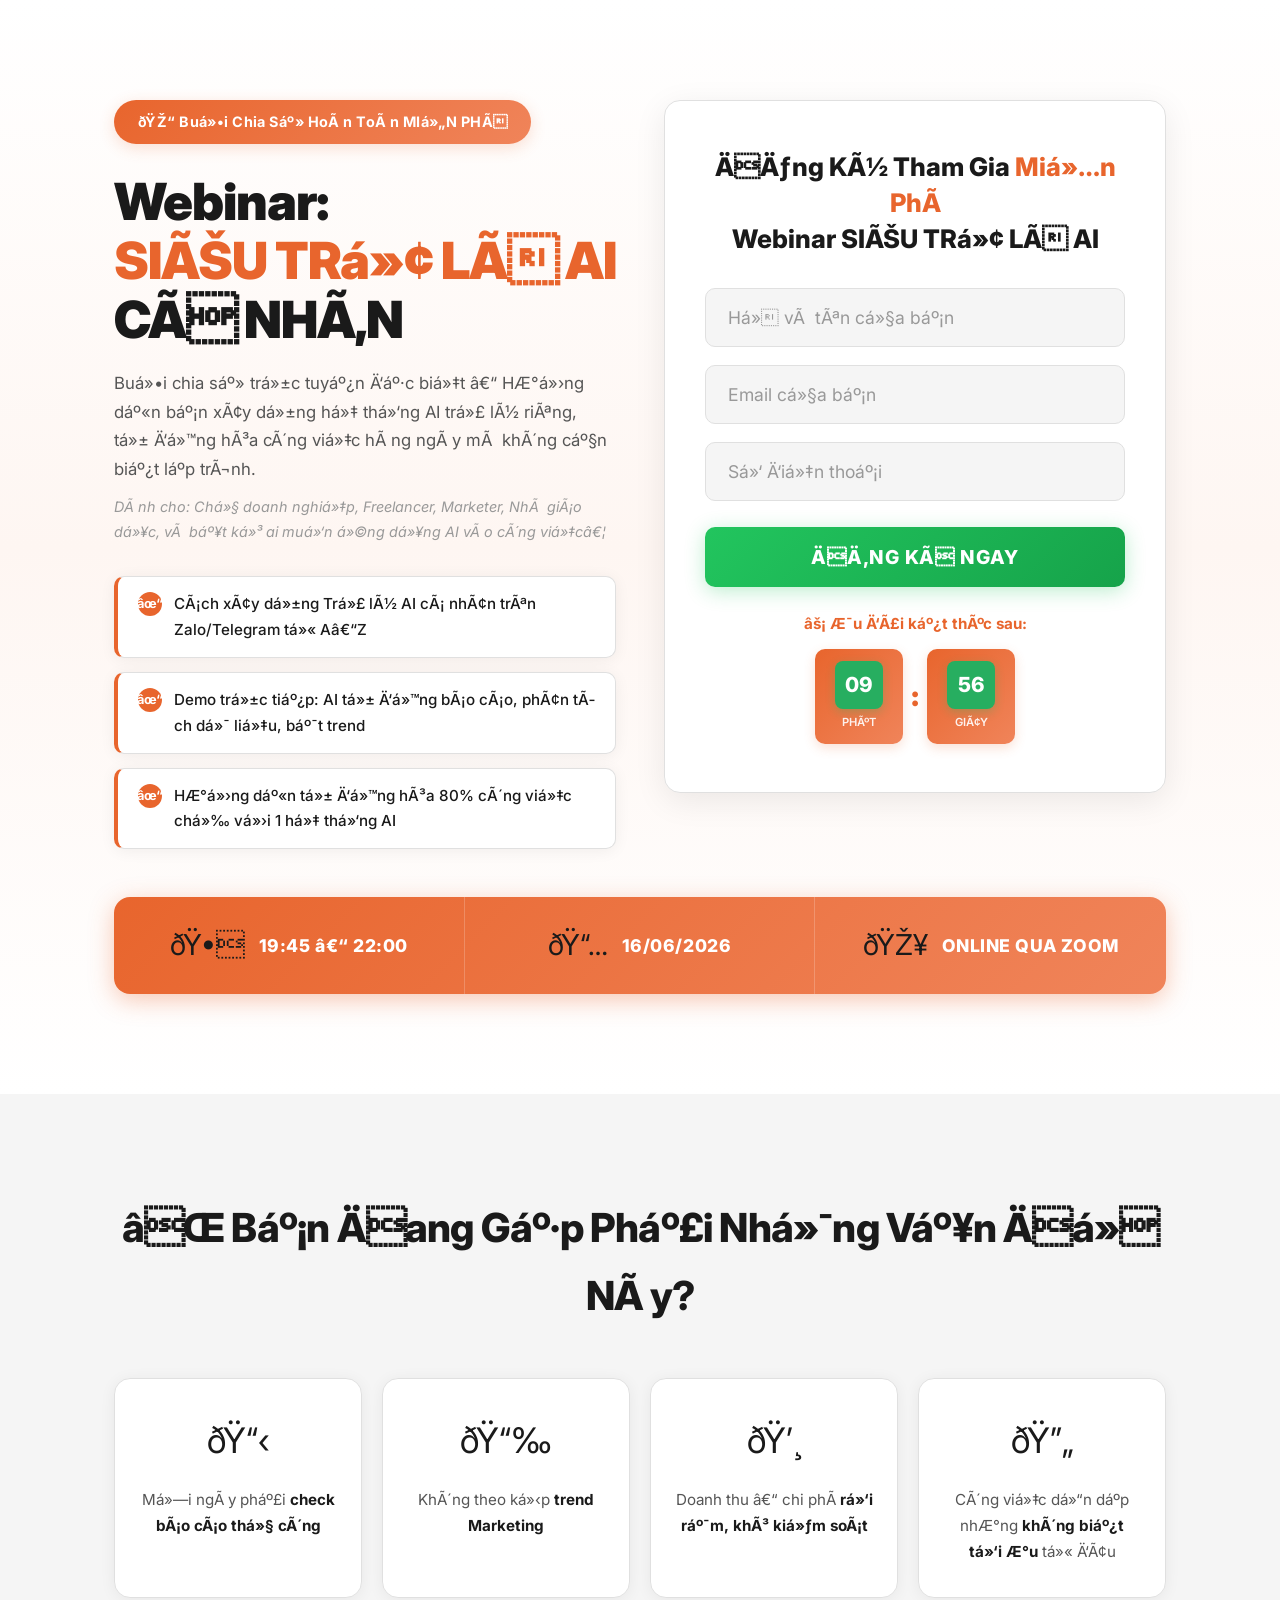
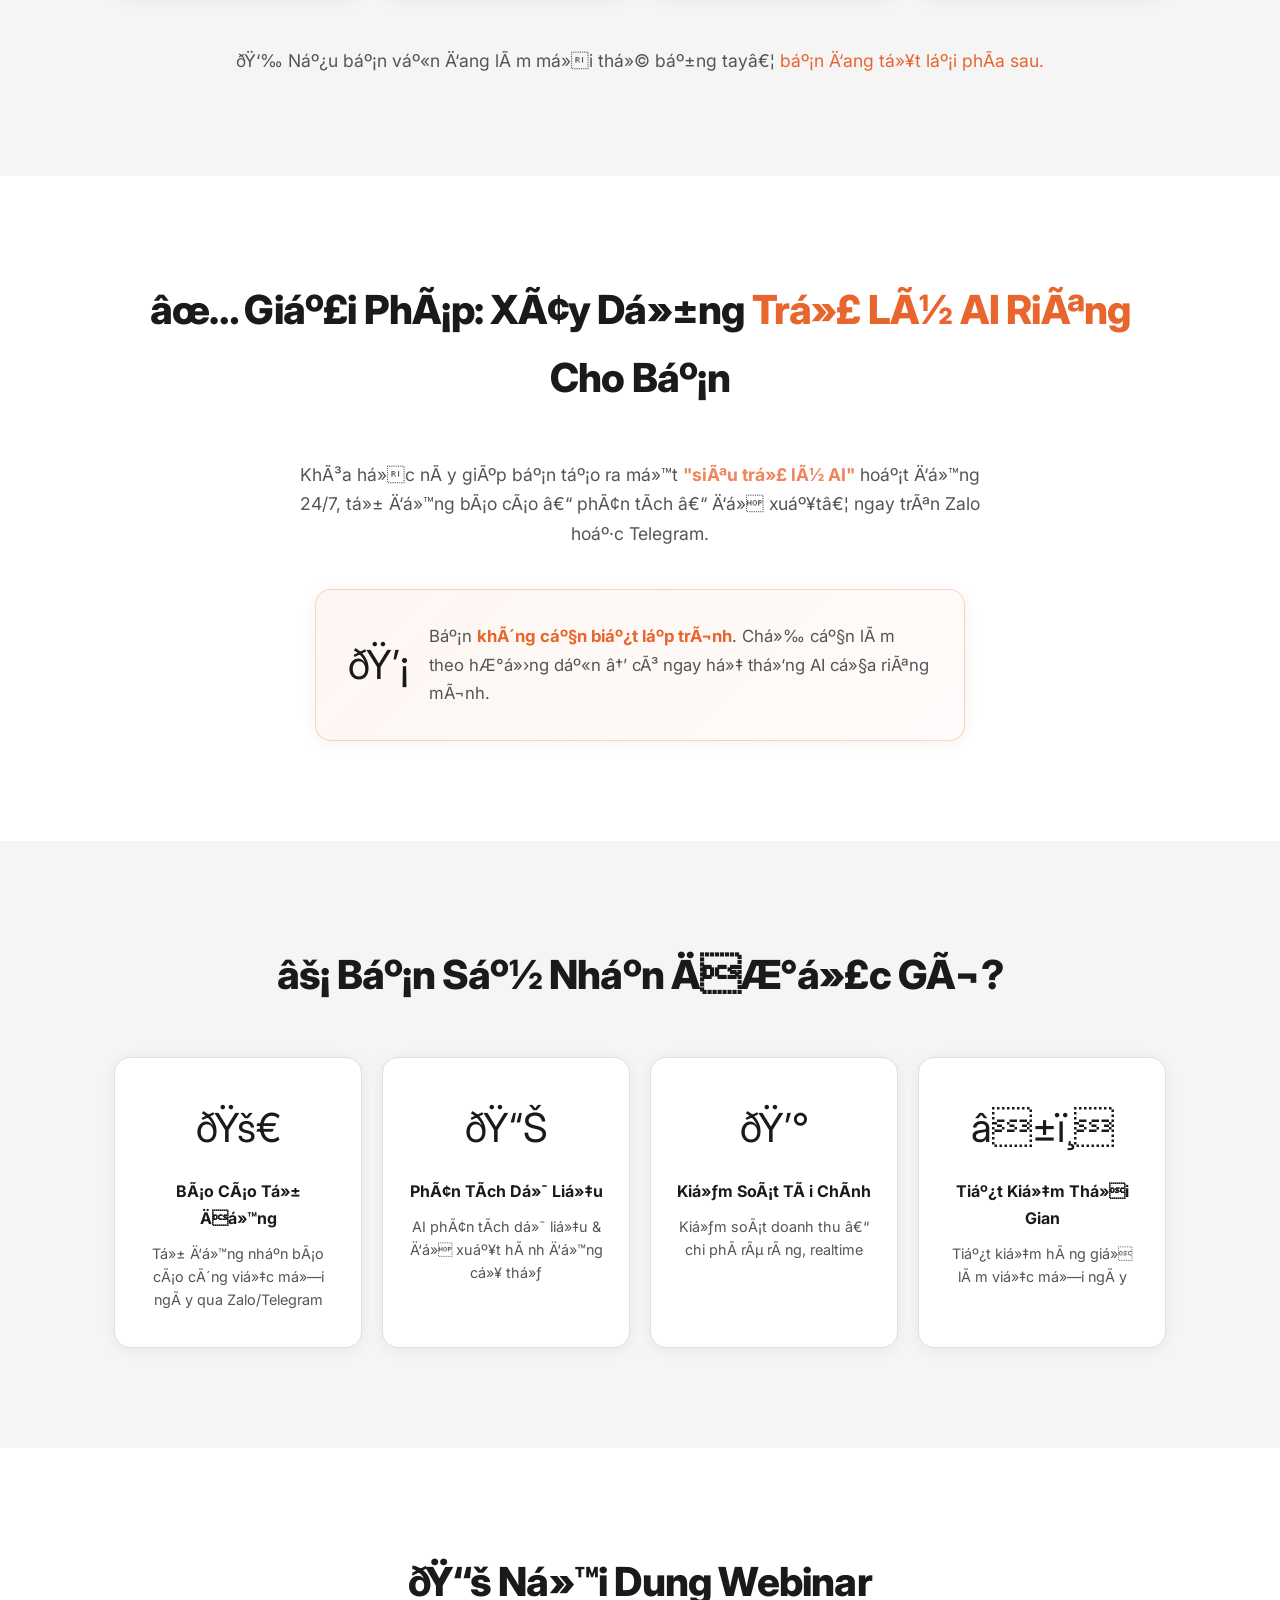
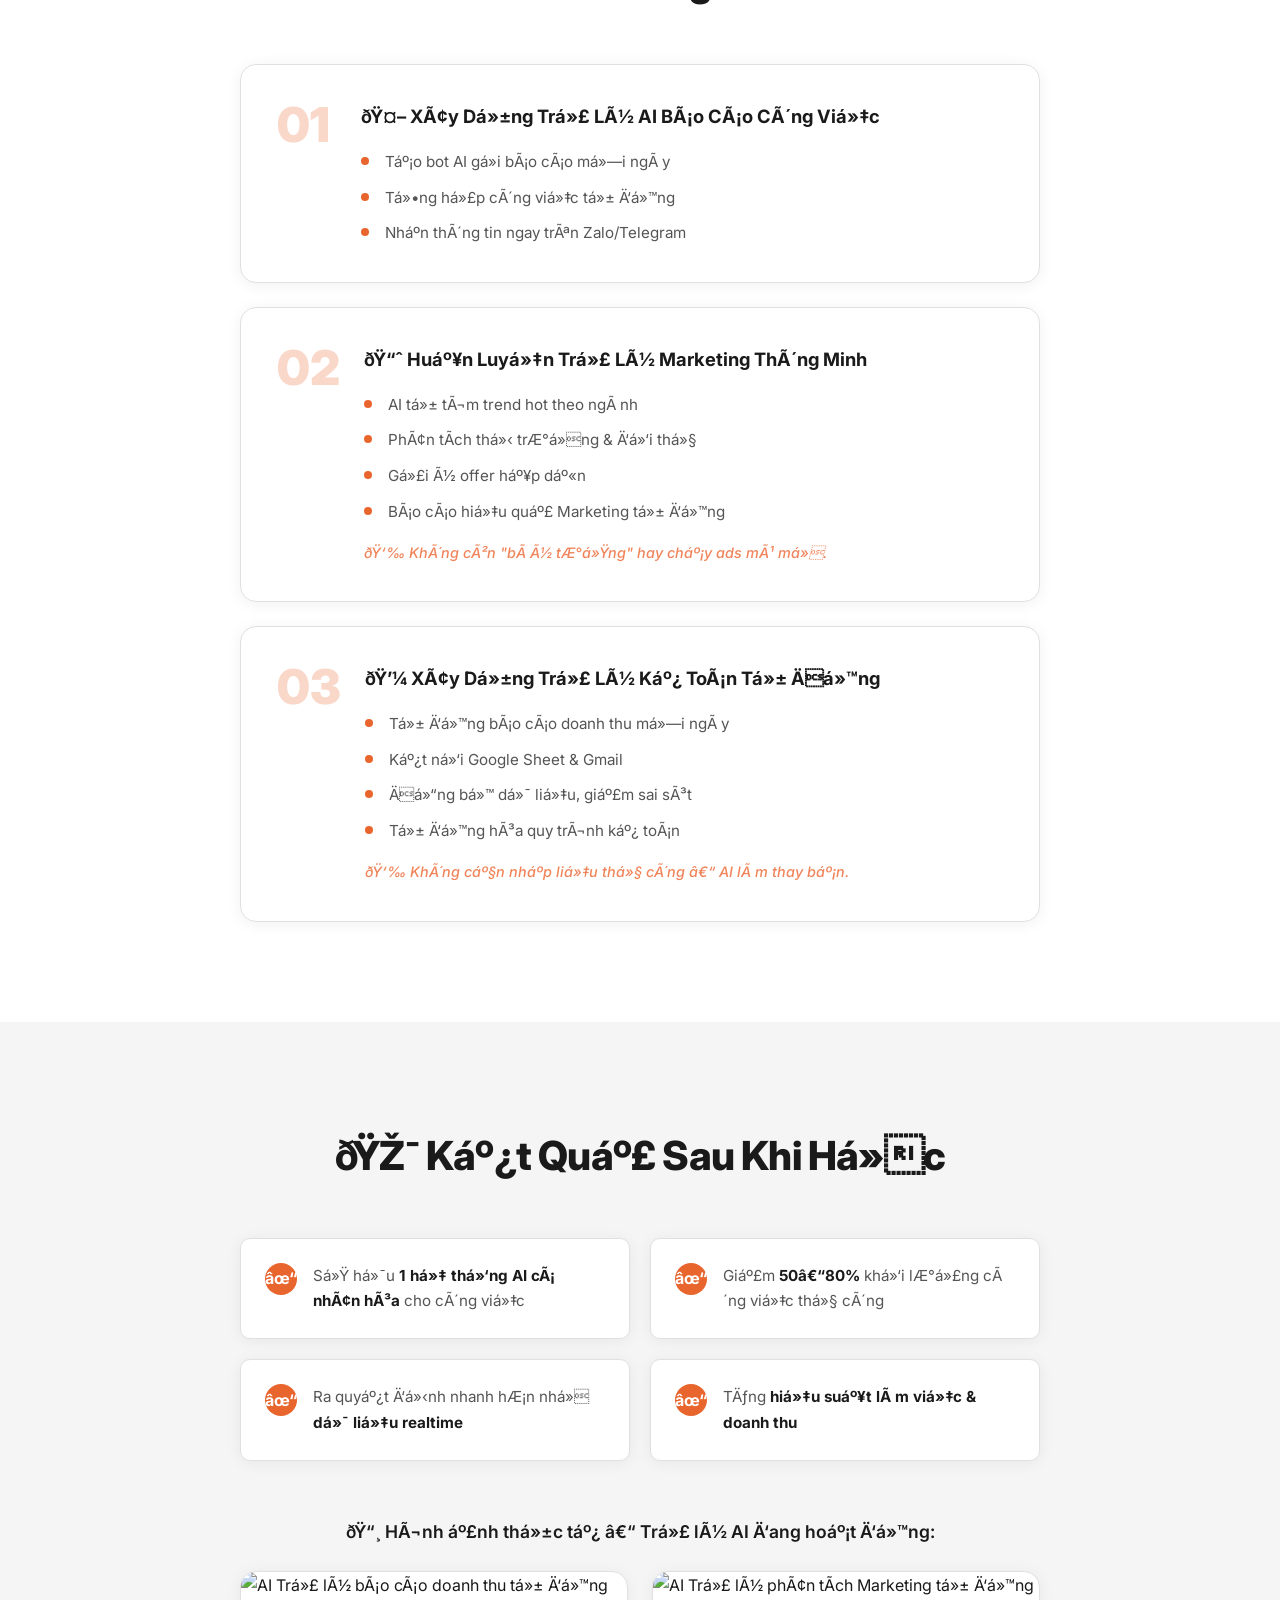
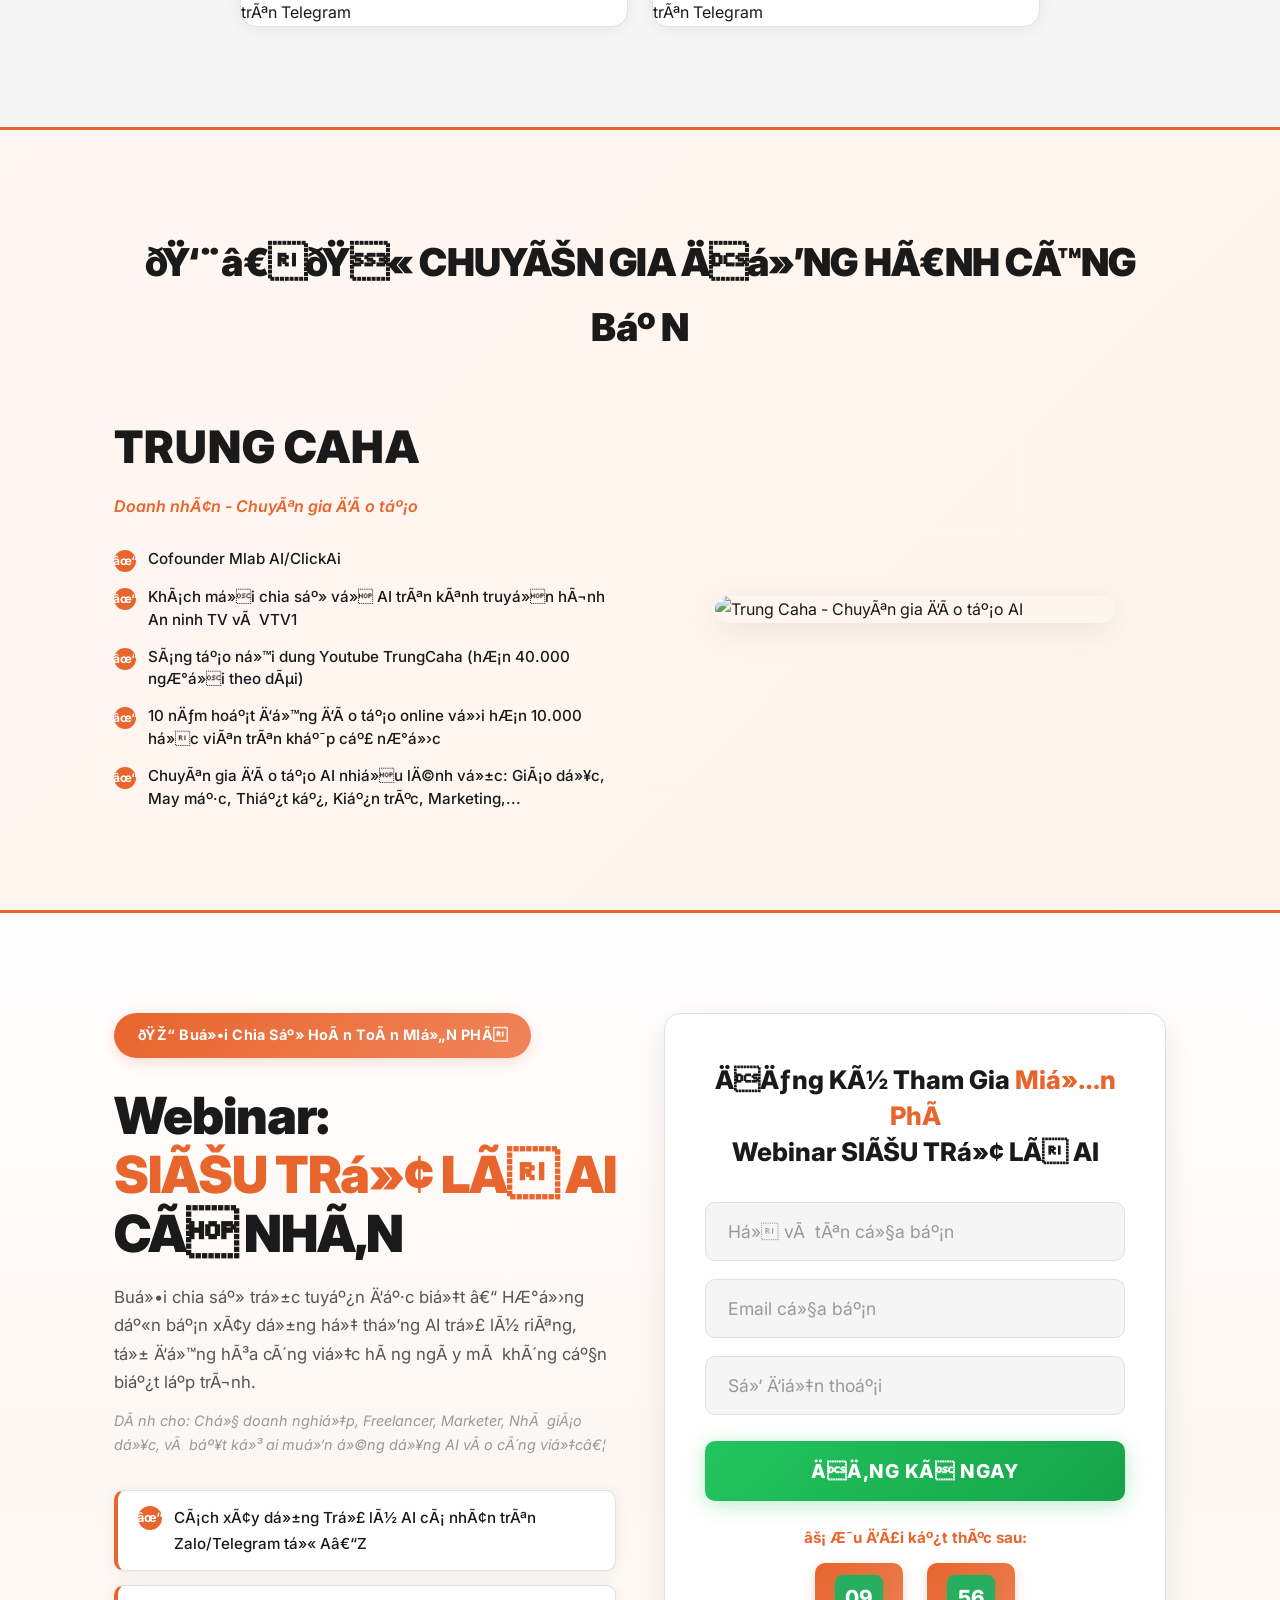
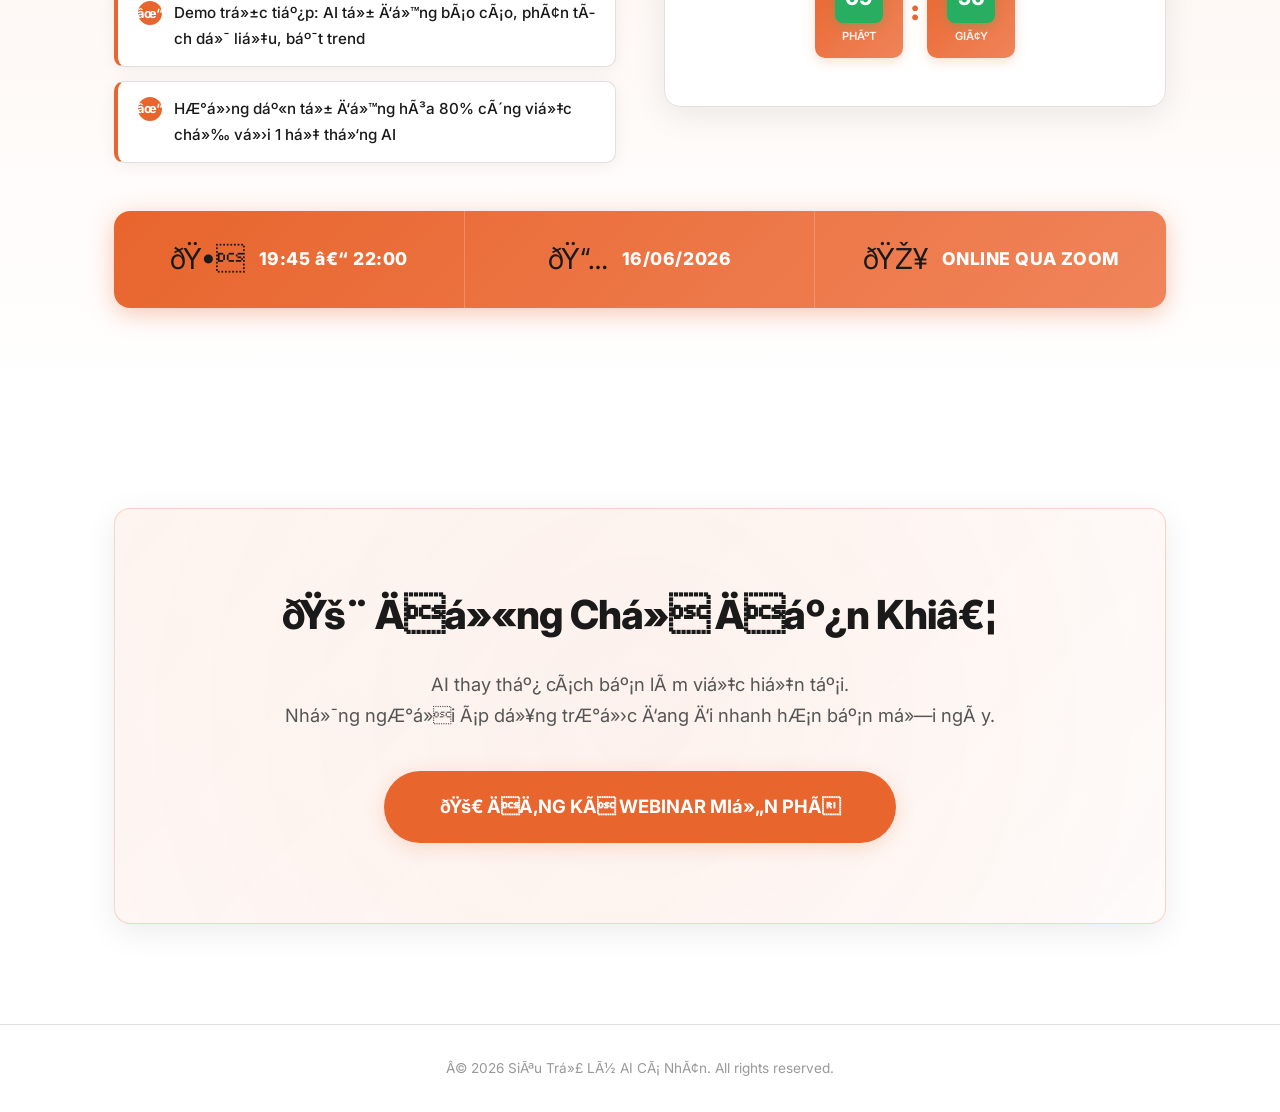
==== commit 42b92d9b: "fix: doi link Zalo va ngay webinar hang tuan" ====
--- a/index.html
+++ b/index.html
@@ -1,4 +1,4 @@
-<!DOCTYPE html>
+﻿<!DOCTYPE html>
 <html lang="vi">
 <head>
     <meta charset="UTF-8">
@@ -95,7 +95,7 @@
                 </div>
                 <div class="webinar-info-item">
                     <span class="webinar-info-icon">ðŸ“…</span>
-                    <span class="webinar-info-text">02/06/2026</span>
+                    <span class="webinar-info-text">16/06/2026</span>
                 </div>
                 <div class="webinar-info-item">
                     <span class="webinar-info-icon">ðŸŽ¥</span>
@@ -339,7 +339,7 @@
                 </div>
                 <div class="webinar-info-item">
                     <span class="webinar-info-icon">ðŸ“…</span>
-                    <span class="webinar-info-text">02/06/2026</span>
+                    <span class="webinar-info-text">16/06/2026</span>
                 </div>
                 <div class="webinar-info-item">
                     <span class="webinar-info-icon">ðŸŽ¥</span>
@@ -374,13 +374,13 @@
             <div class="popup-stripe-bar"></div>
             <h2 class="popup-title">CÃ’N 1 BÆ¯á»šC Ná»®A...</h2>
             <p class="popup-desc"><strong>Báº¤M</strong> vÃ o nÃºt dÆ°á»›i vÃ o nhÃ³m <strong>ZALO</strong> Äá»ƒ Nháº­n ThÃ´ng Tin<br>CÃ¡ch Thá»©c Há»c KÃ¨m TÃ i Liá»‡u</p>
-            <a href="https://zalo.me/g/zwazyi843" target="_blank" class="popup-zalo-btn">
+            <a href="https://zalo.me/g/kavufb597" target="_blank" class="popup-zalo-btn">
                 <span class="popup-arrow-left">â†</span>
                 Báº¤M VÃ€O ÄÃ‚Y Äá»‚ VÃ€O NHÃ“M Há»ŒC ZALO
                 <span class="popup-arrow-right">â†’</span>
             </a>
             <p class="popup-link-label">Link nhÃ³m Zalo</p>
-            <a href="https://zalo.me/g/zwazyi843" target="_blank" class="popup-link-url">https://zalo.me/g/zwazyi843</a>
+            <a href="https://zalo.me/g/kavufb597" target="_blank" class="popup-link-url">https://zalo.me/g/kavufb597</a>
             <p class="popup-warning">âš ï¸ <strong>Náº¿u báº¡n khÃ´ng vÃ o nhÃ³m ZALO</strong>, chÃºng tÃ´i khÃ´ng thá»ƒ gá»­i link vÃ o lá»›p há»c online cho báº¡n Ä‘Æ°á»£c. VÃ¬ váº­y hÃ£y vÃ o nhÃ³m ngay trÆ°á»›c khi nhÃ³m Ä‘Ã³ng láº¡i trong:</p>
             <div class="popup-countdown">
                 <span class="countdown-num" id="countdown-min">02</span>
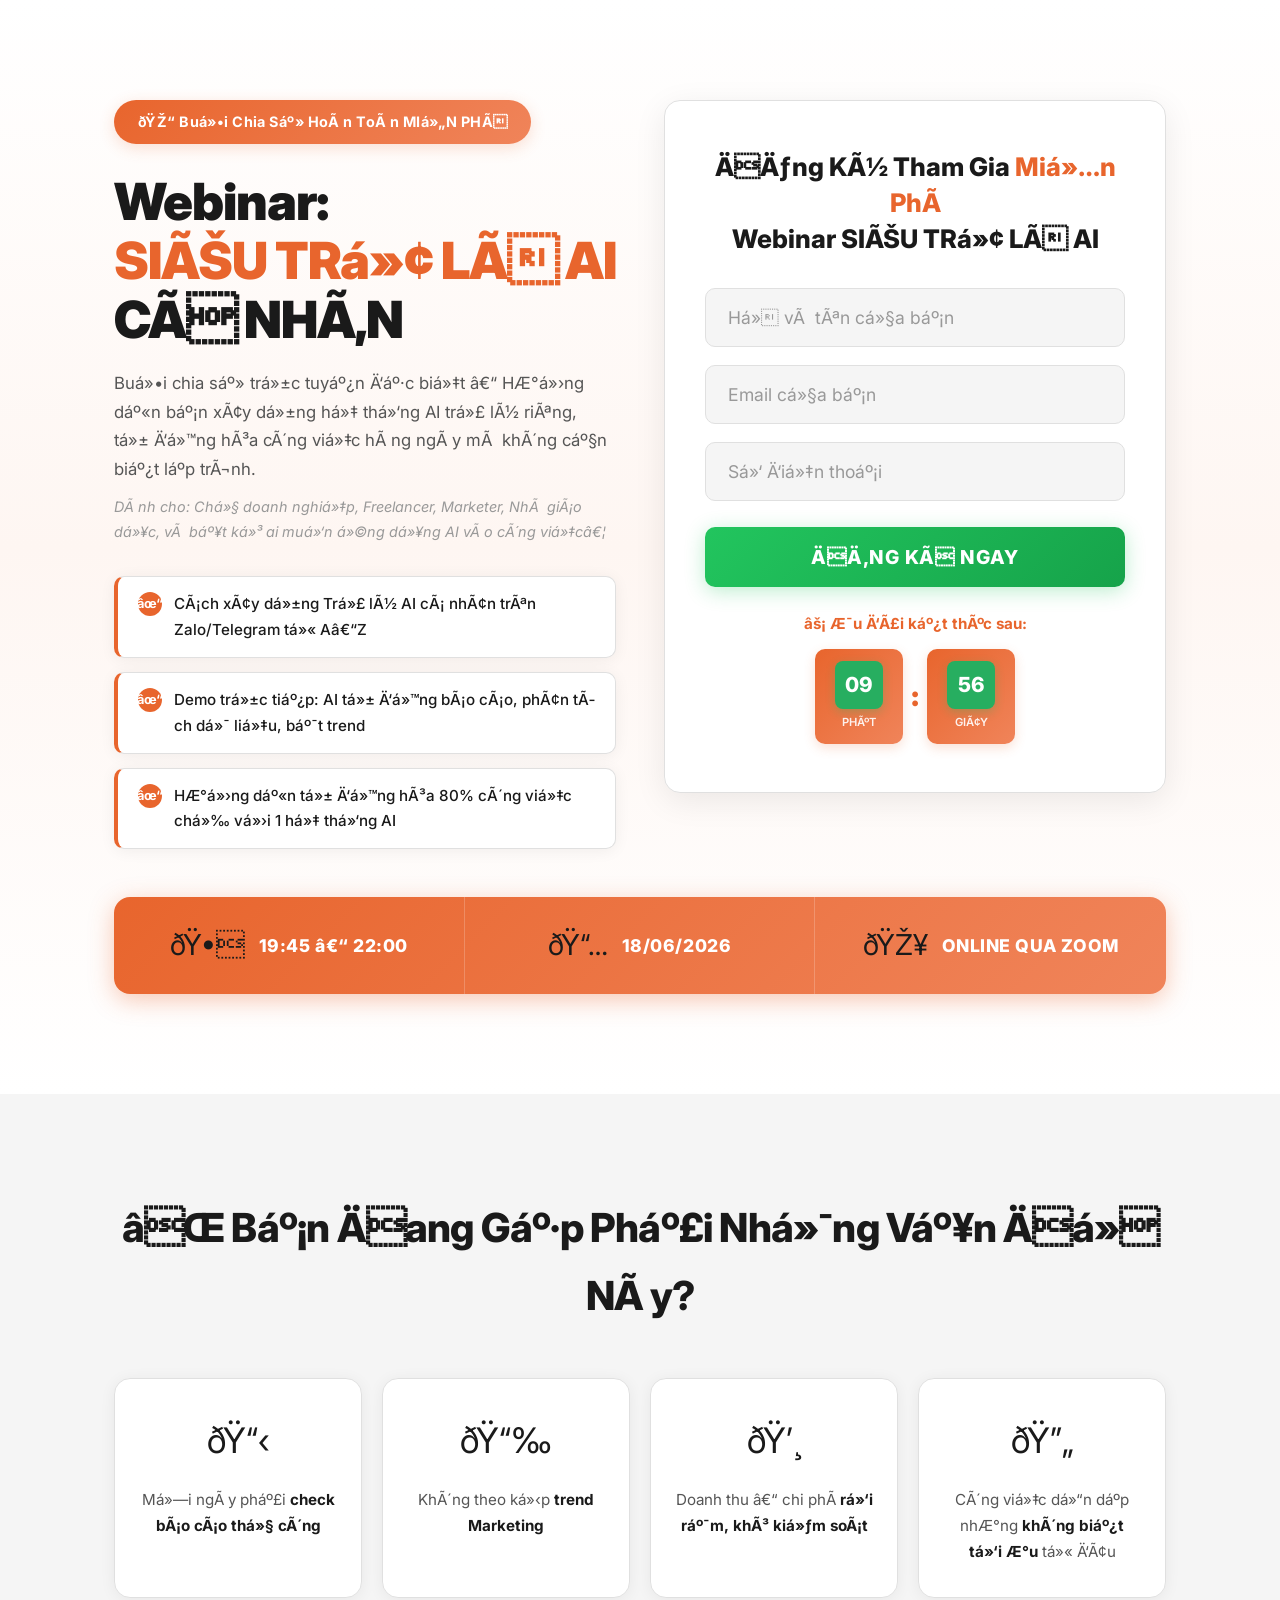
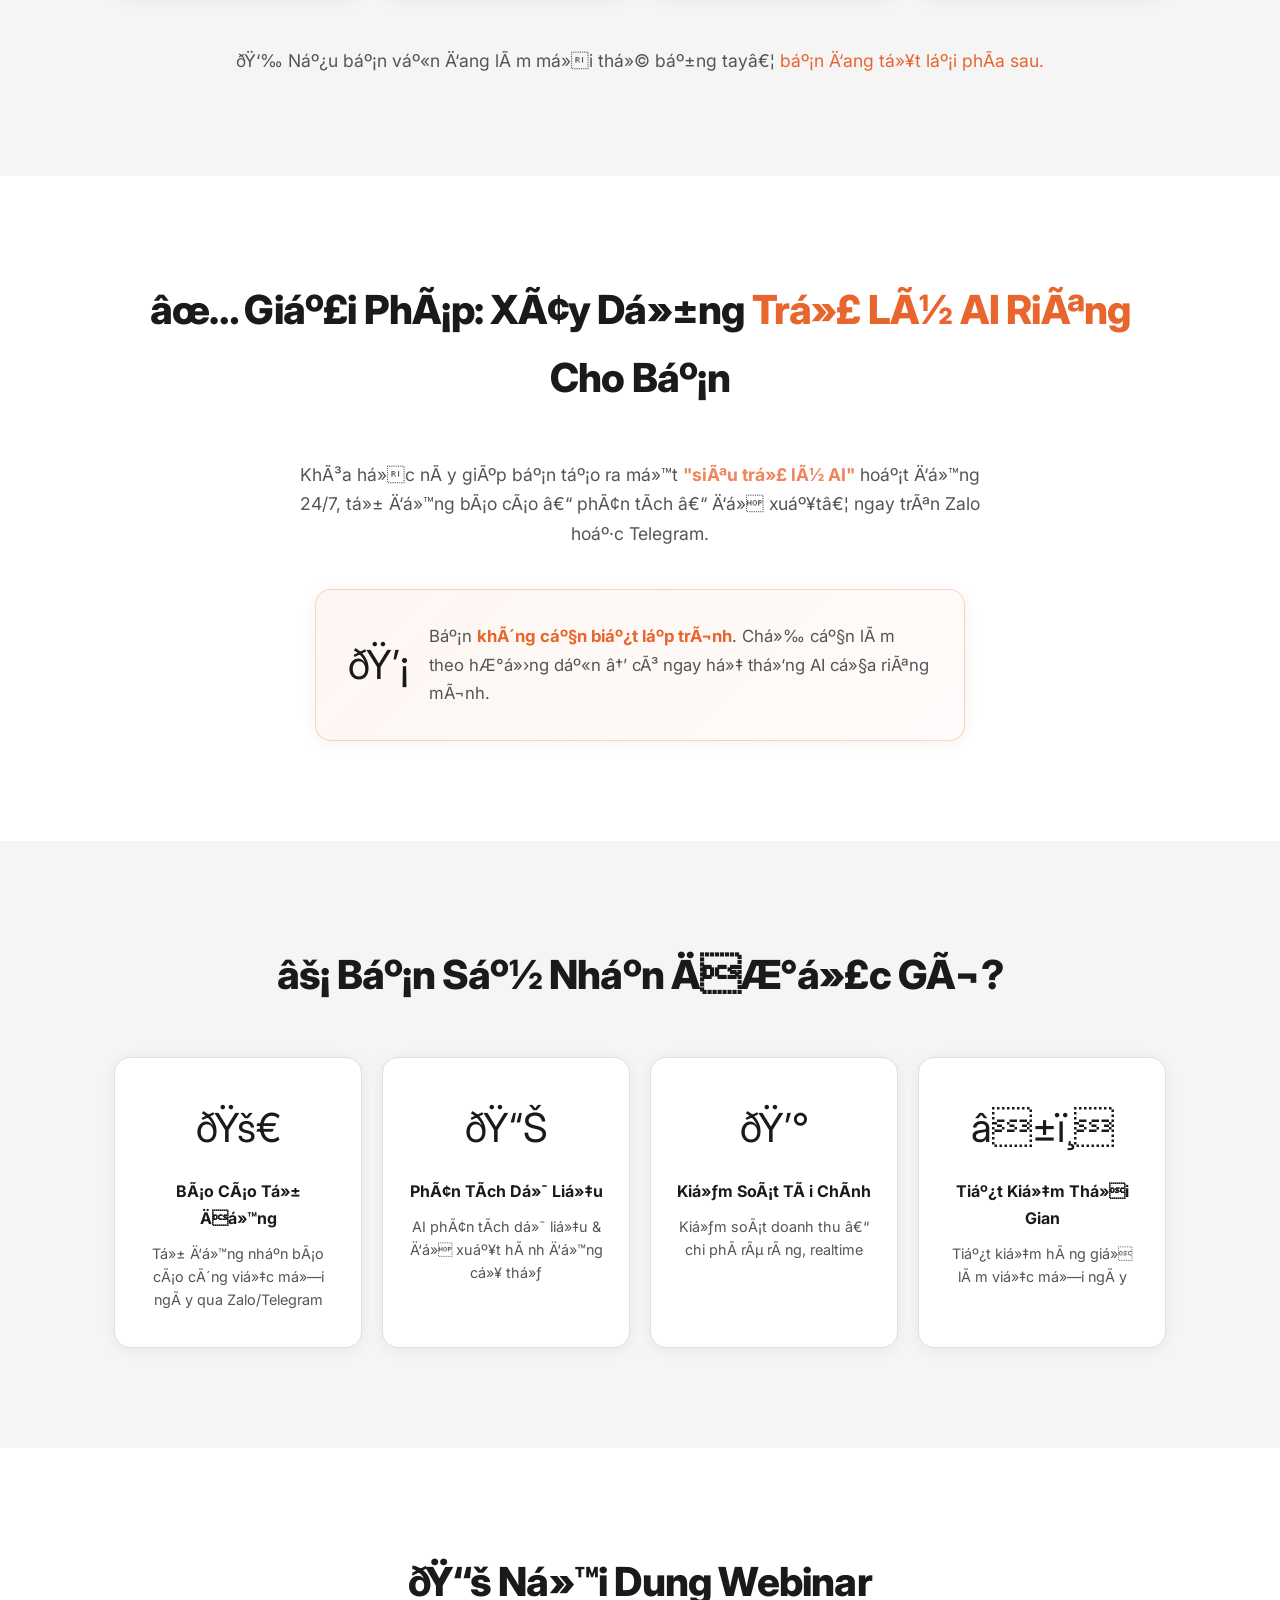
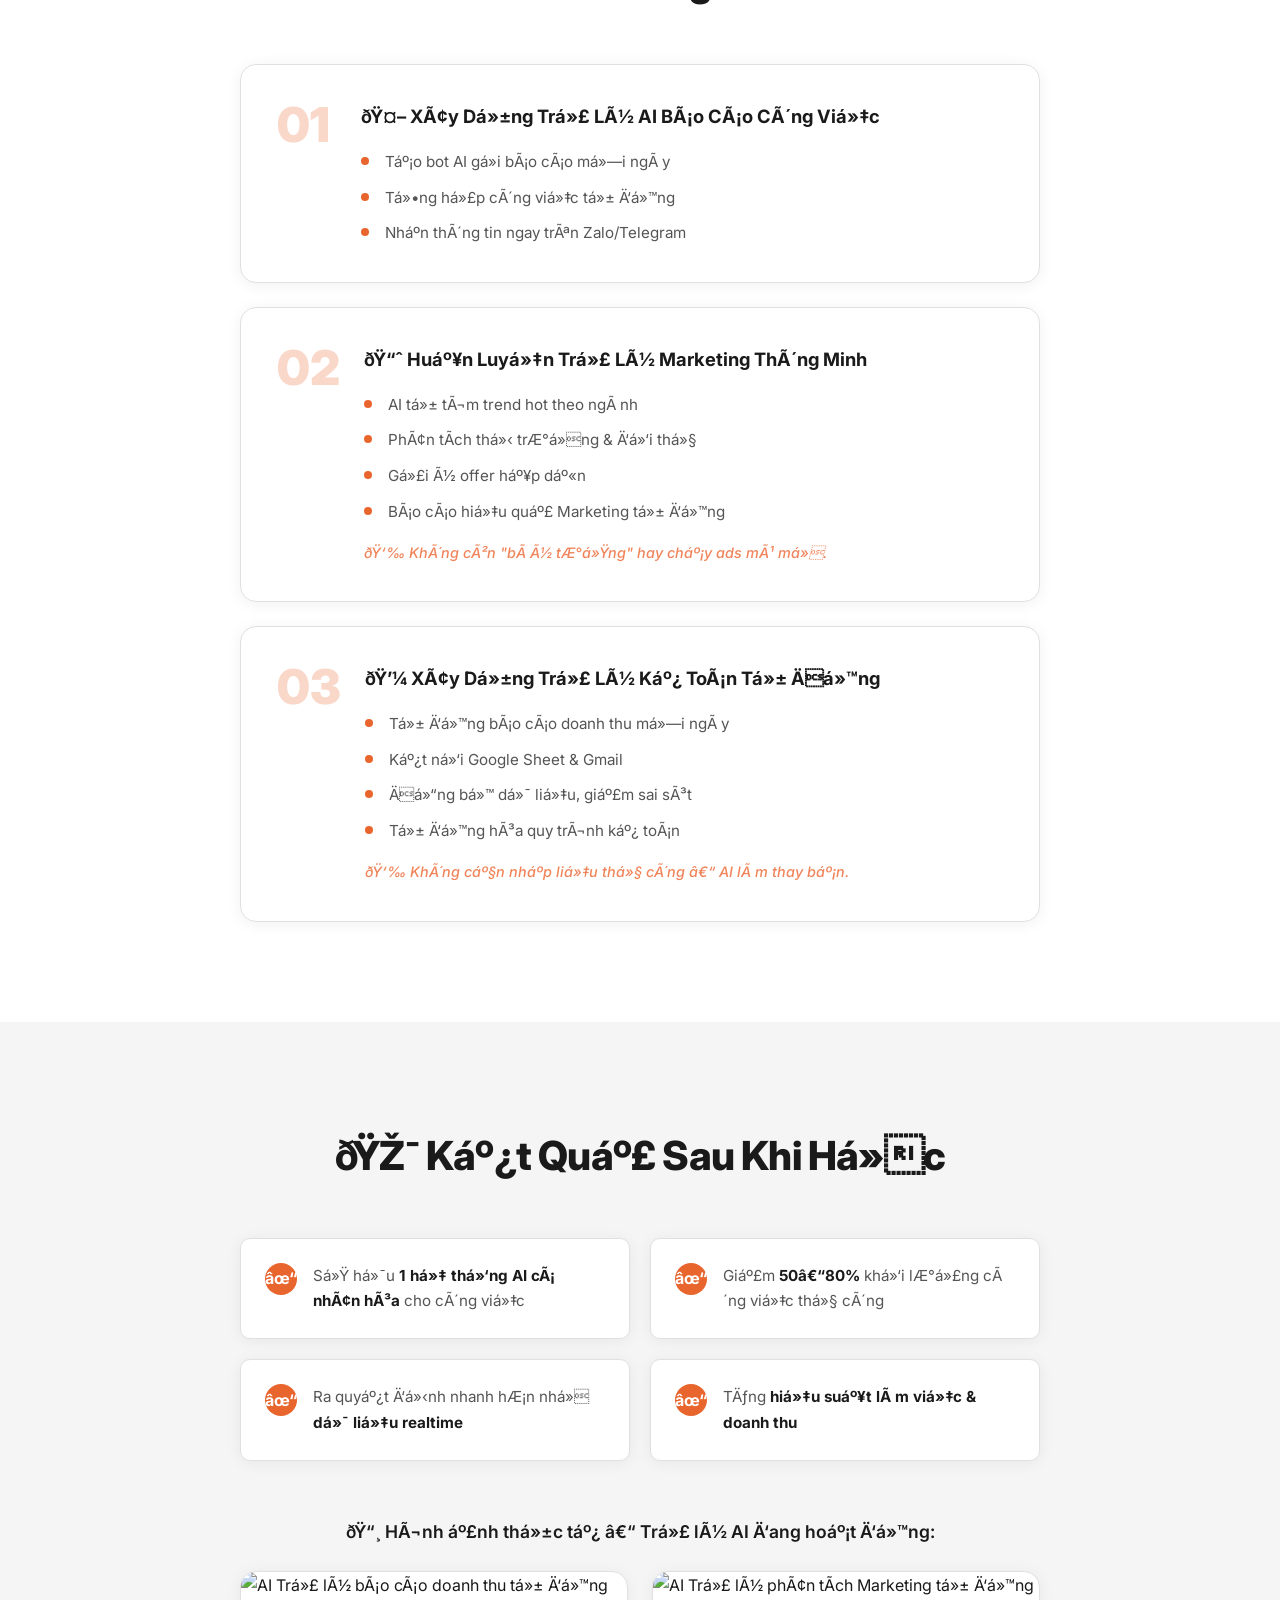
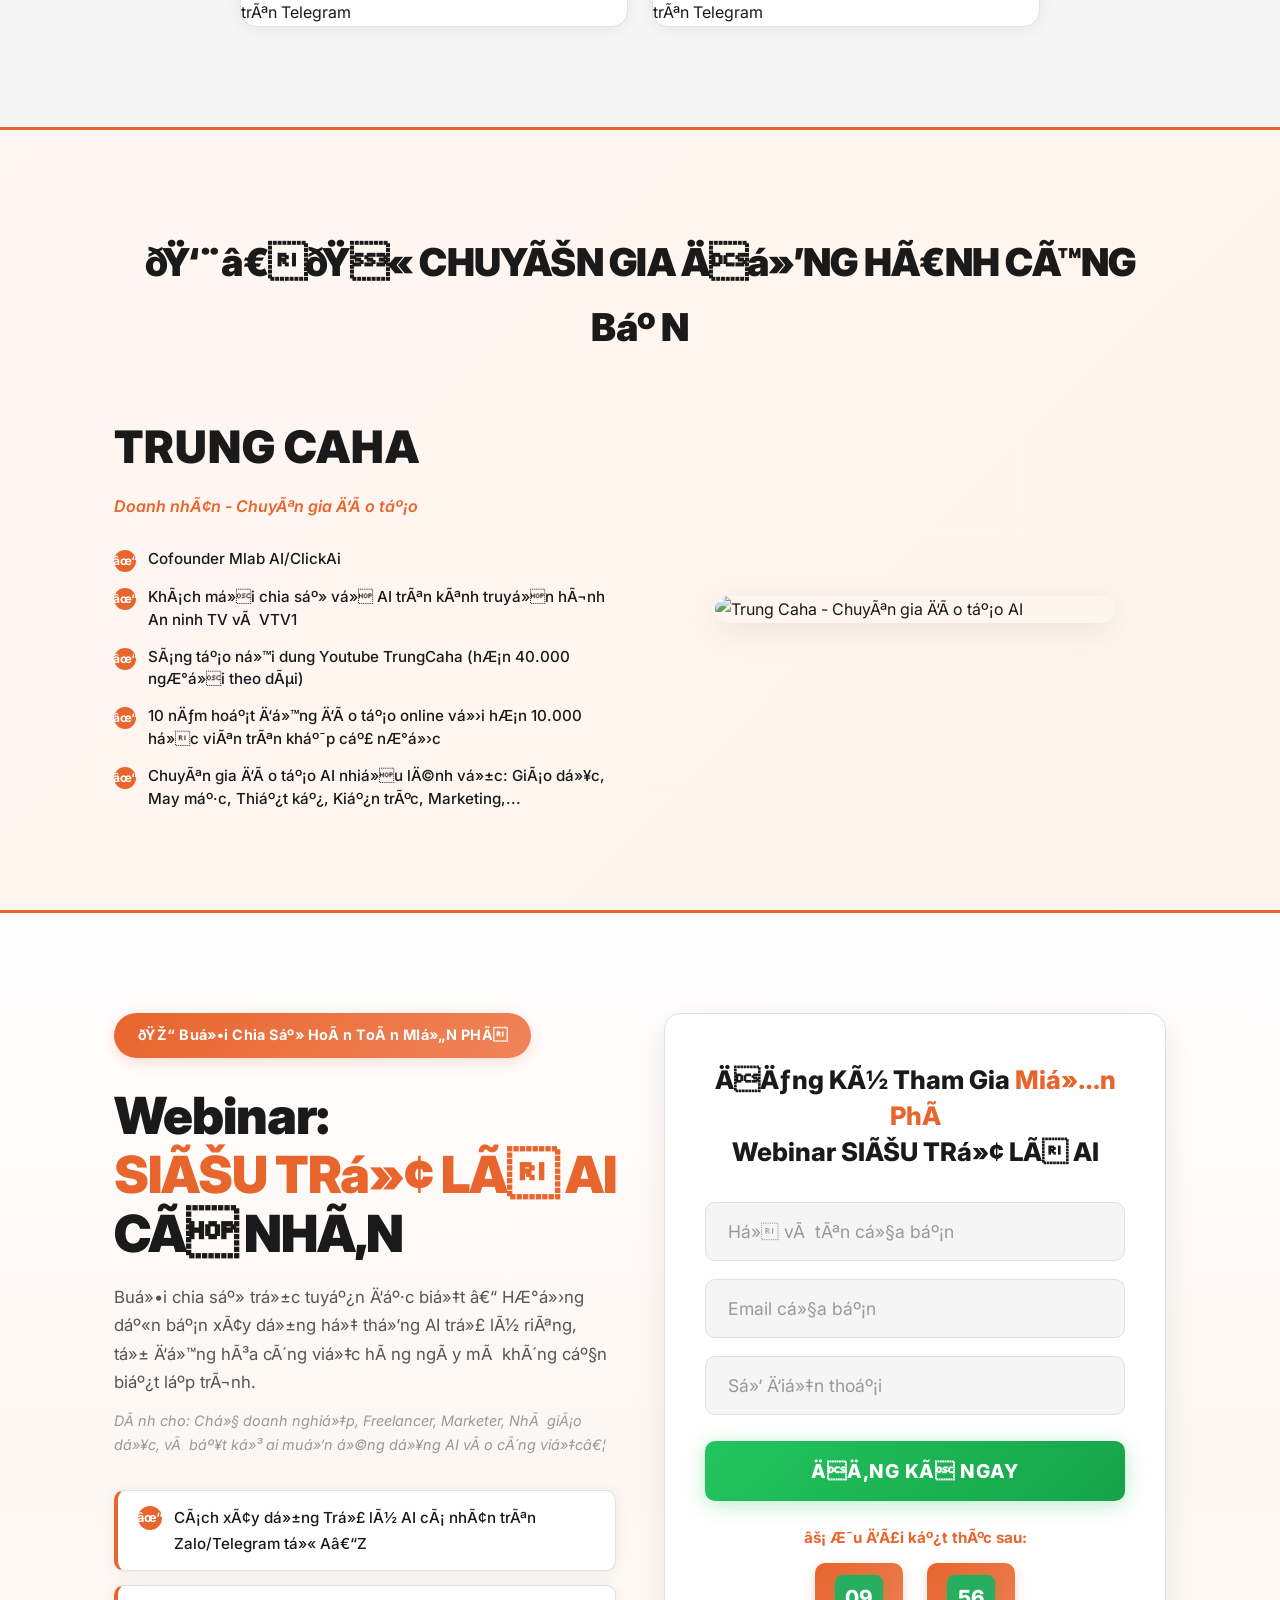
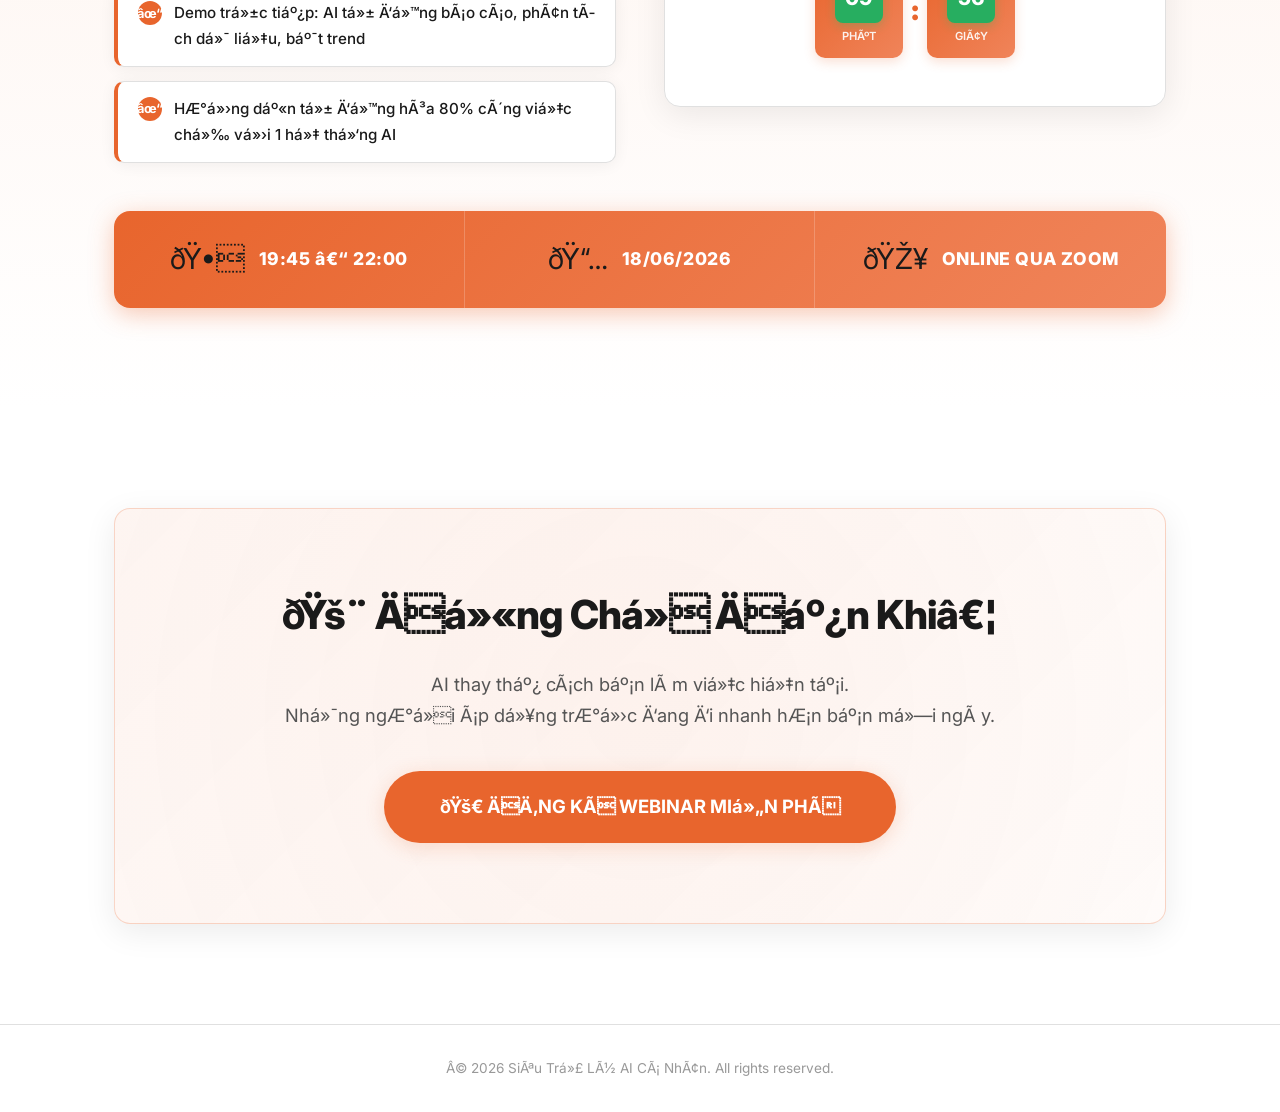
==== commit 7220b497: "fix: doi ngay webinar hang tuan" ====
--- a/index.html
+++ b/index.html
@@ -1,4 +1,4 @@
-﻿<!DOCTYPE html>
+<!DOCTYPE html>
 <html lang="vi">
 <head>
     <meta charset="UTF-8">
@@ -95,7 +95,7 @@
                 </div>
                 <div class="webinar-info-item">
                     <span class="webinar-info-icon">ðŸ“…</span>
-                    <span class="webinar-info-text">16/06/2026</span>
+                    <span class="webinar-info-text">18/06/2026</span>
                 </div>
                 <div class="webinar-info-item">
                     <span class="webinar-info-icon">ðŸŽ¥</span>
@@ -339,7 +339,7 @@
                 </div>
                 <div class="webinar-info-item">
                     <span class="webinar-info-icon">ðŸ“…</span>
-                    <span class="webinar-info-text">16/06/2026</span>
+                    <span class="webinar-info-text">18/06/2026</span>
                 </div>
                 <div class="webinar-info-item">
                     <span class="webinar-info-icon">ðŸŽ¥</span>
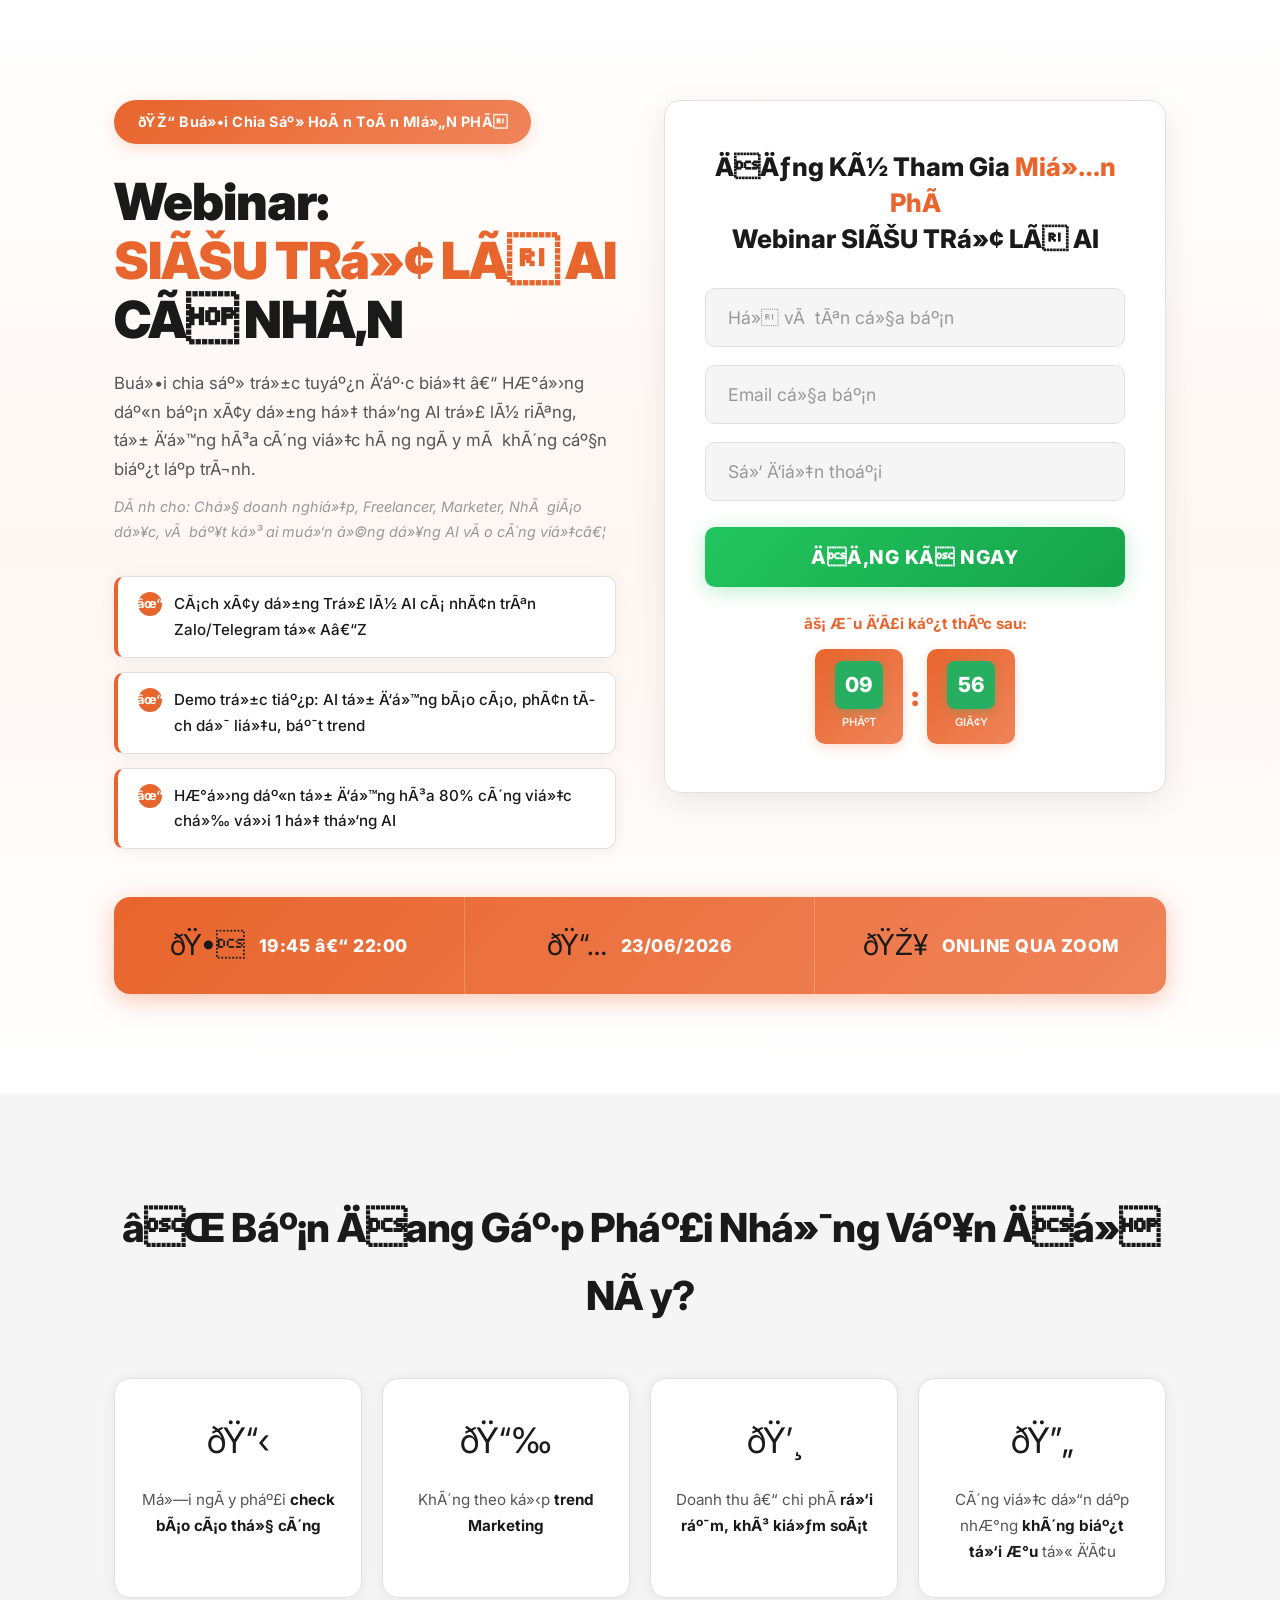
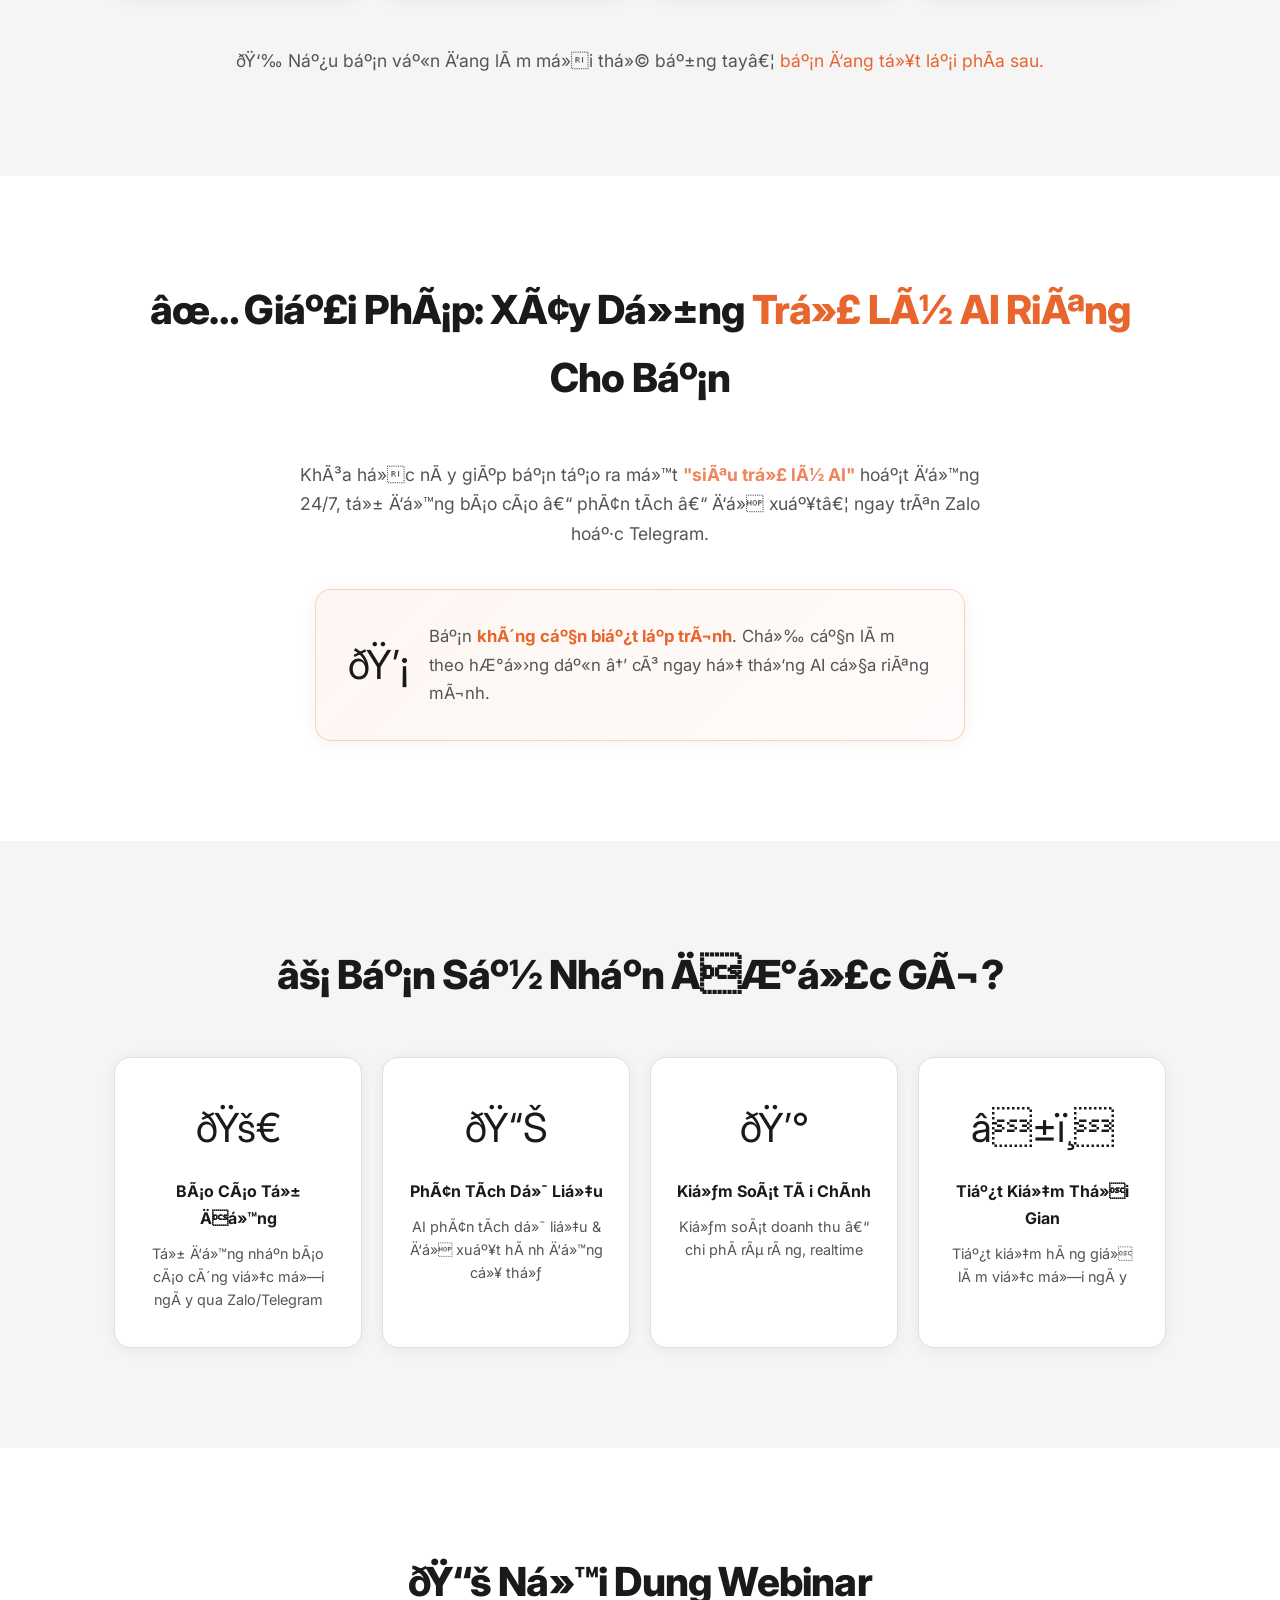
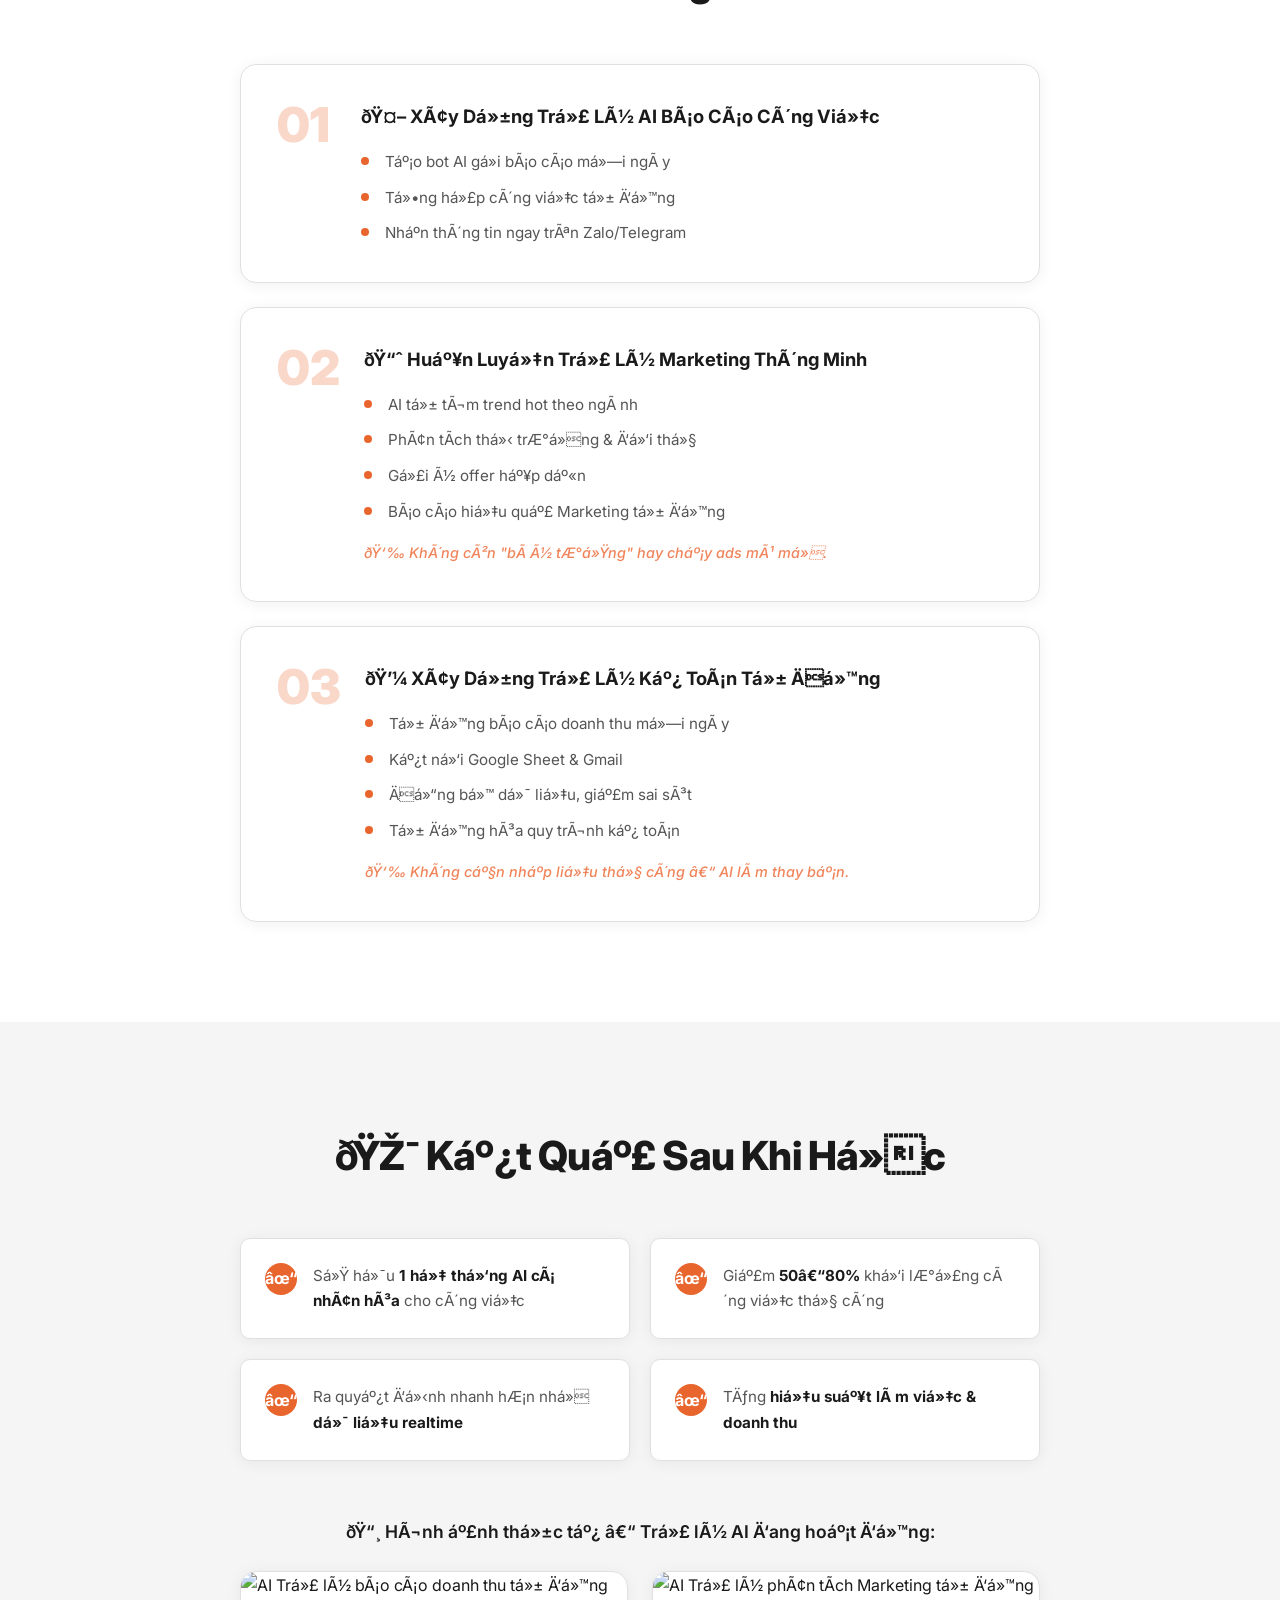
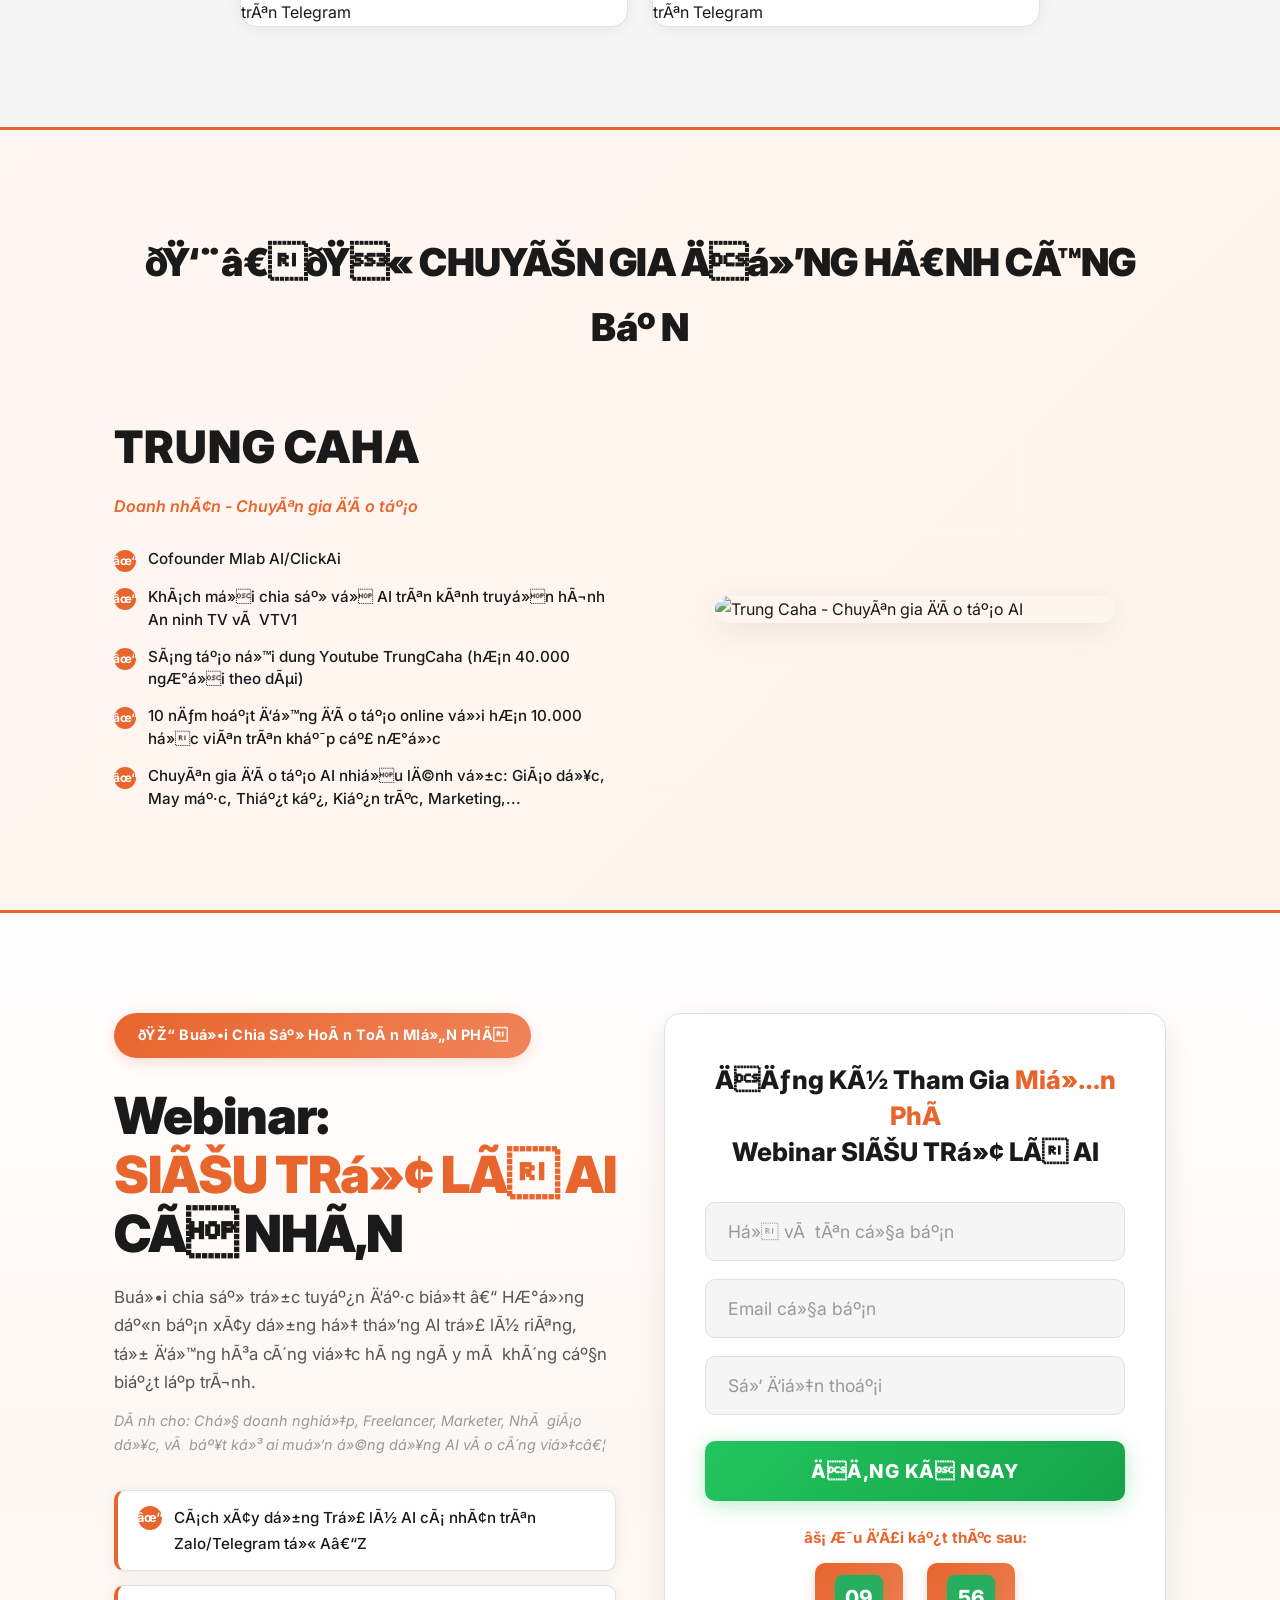
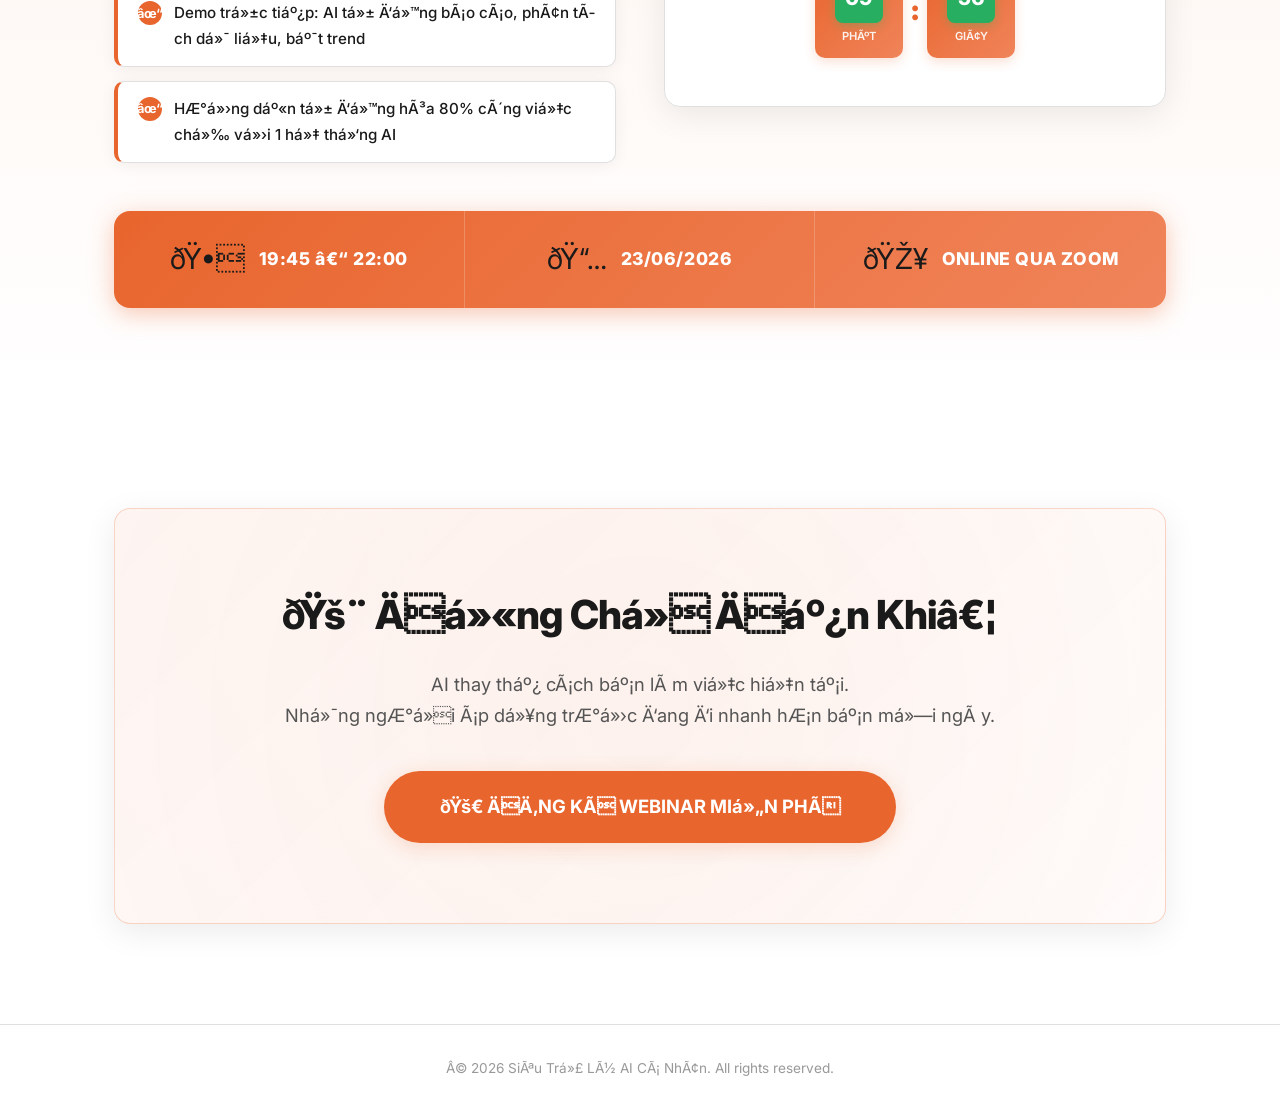
==== commit e664f057: "fix: doi link Zalo va ngay webinar hang tuan" ====
--- a/index.html
+++ b/index.html
@@ -1,4 +1,4 @@
-<!DOCTYPE html>
+﻿<!DOCTYPE html>
 <html lang="vi">
 <head>
     <meta charset="UTF-8">
@@ -95,7 +95,7 @@
                 </div>
                 <div class="webinar-info-item">
                     <span class="webinar-info-icon">ðŸ“…</span>
-                    <span class="webinar-info-text">18/06/2026</span>
+                    <span class="webinar-info-text">23/06/2026</span>
                 </div>
                 <div class="webinar-info-item">
                     <span class="webinar-info-icon">ðŸŽ¥</span>
@@ -339,7 +339,7 @@
                 </div>
                 <div class="webinar-info-item">
                     <span class="webinar-info-icon">ðŸ“…</span>
-                    <span class="webinar-info-text">18/06/2026</span>
+                    <span class="webinar-info-text">23/06/2026</span>
                 </div>
                 <div class="webinar-info-item">
                     <span class="webinar-info-icon">ðŸŽ¥</span>
@@ -374,13 +374,13 @@
             <div class="popup-stripe-bar"></div>
             <h2 class="popup-title">CÃ’N 1 BÆ¯á»šC Ná»®A...</h2>
             <p class="popup-desc"><strong>Báº¤M</strong> vÃ o nÃºt dÆ°á»›i vÃ o nhÃ³m <strong>ZALO</strong> Äá»ƒ Nháº­n ThÃ´ng Tin<br>CÃ¡ch Thá»©c Há»c KÃ¨m TÃ i Liá»‡u</p>
-            <a href="https://zalo.me/g/kavufb597" target="_blank" class="popup-zalo-btn">
+            <a href="https://zalo.me/g/brsspq745" target="_blank" class="popup-zalo-btn">
                 <span class="popup-arrow-left">â†</span>
                 Báº¤M VÃ€O ÄÃ‚Y Äá»‚ VÃ€O NHÃ“M Há»ŒC ZALO
                 <span class="popup-arrow-right">â†’</span>
             </a>
             <p class="popup-link-label">Link nhÃ³m Zalo</p>
-            <a href="https://zalo.me/g/kavufb597" target="_blank" class="popup-link-url">https://zalo.me/g/kavufb597</a>
+            <a href="https://zalo.me/g/brsspq745" target="_blank" class="popup-link-url">https://zalo.me/g/brsspq745</a>
             <p class="popup-warning">âš ï¸ <strong>Náº¿u báº¡n khÃ´ng vÃ o nhÃ³m ZALO</strong>, chÃºng tÃ´i khÃ´ng thá»ƒ gá»­i link vÃ o lá»›p há»c online cho báº¡n Ä‘Æ°á»£c. VÃ¬ váº­y hÃ£y vÃ o nhÃ³m ngay trÆ°á»›c khi nhÃ³m Ä‘Ã³ng láº¡i trong:</p>
             <div class="popup-countdown">
                 <span class="countdown-num" id="countdown-min">02</span>
@@ -678,3 +678,4 @@
 </body>
 </html>
 
+
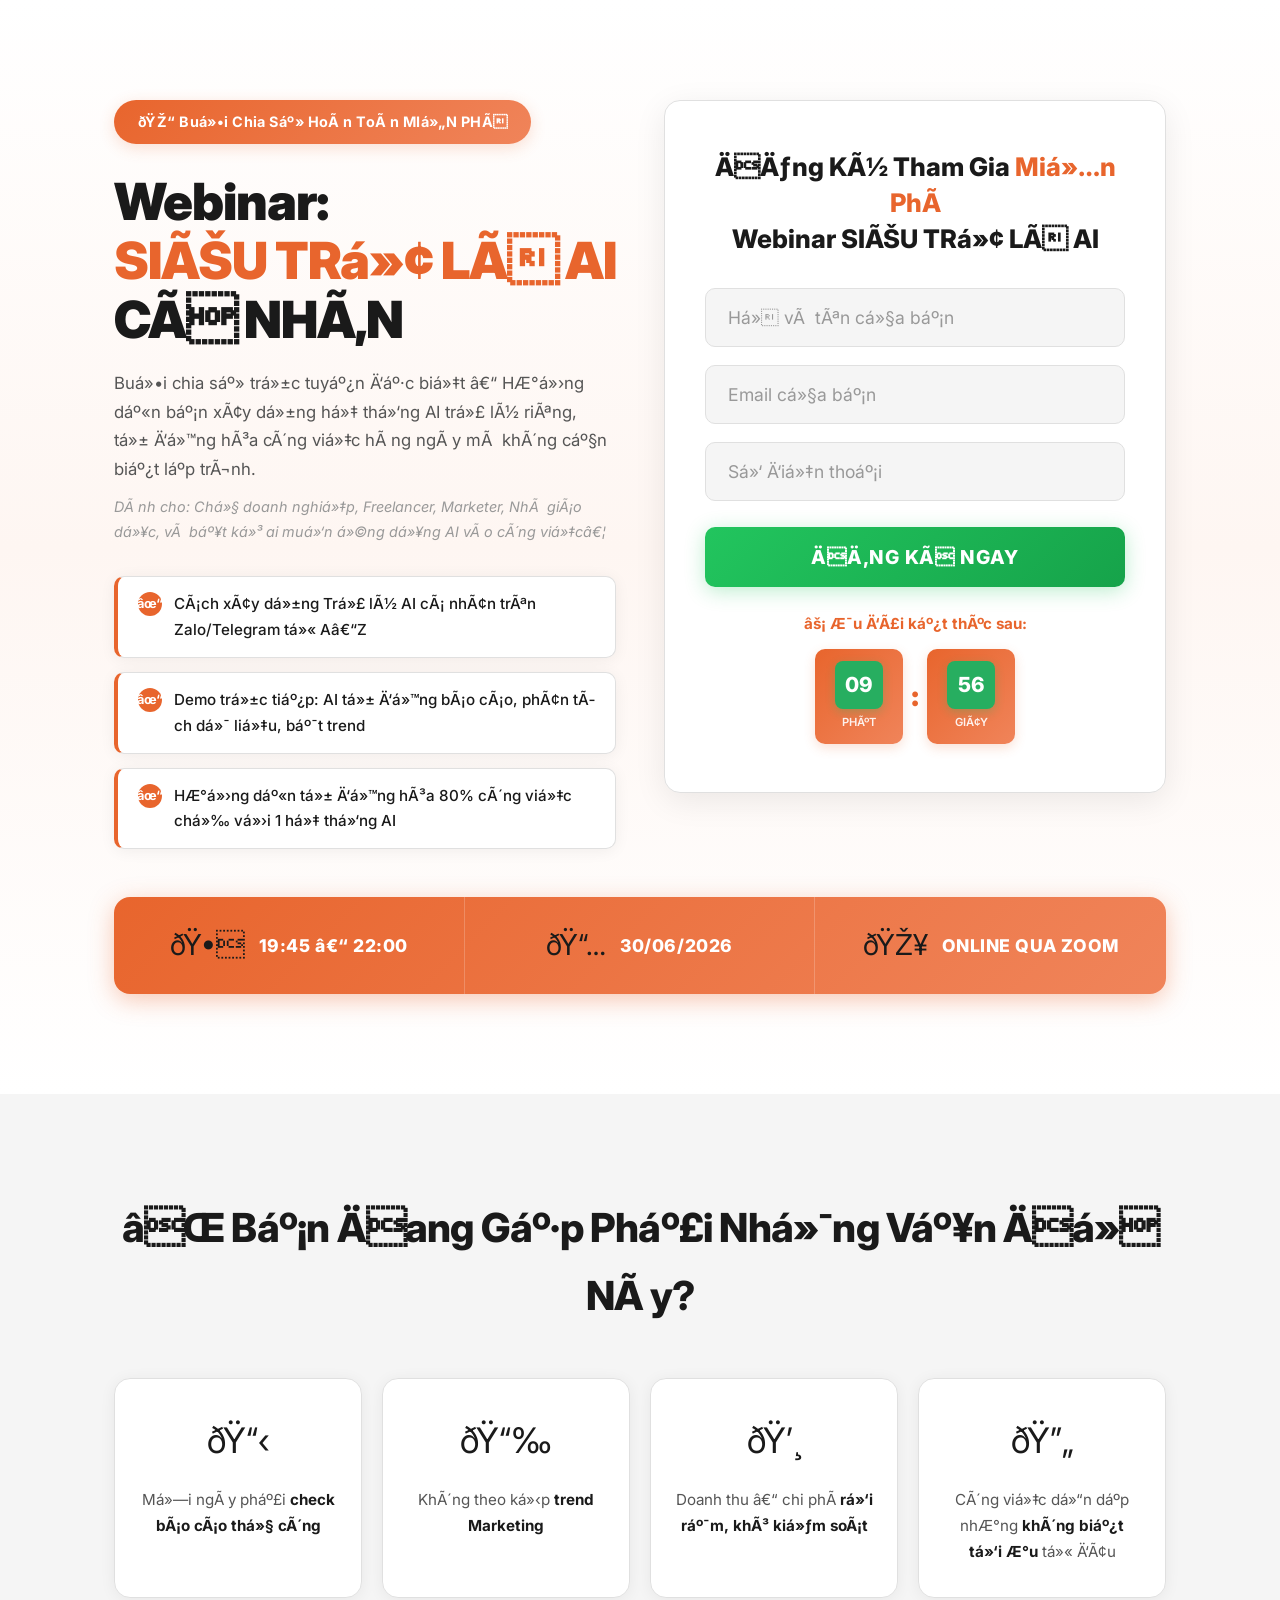
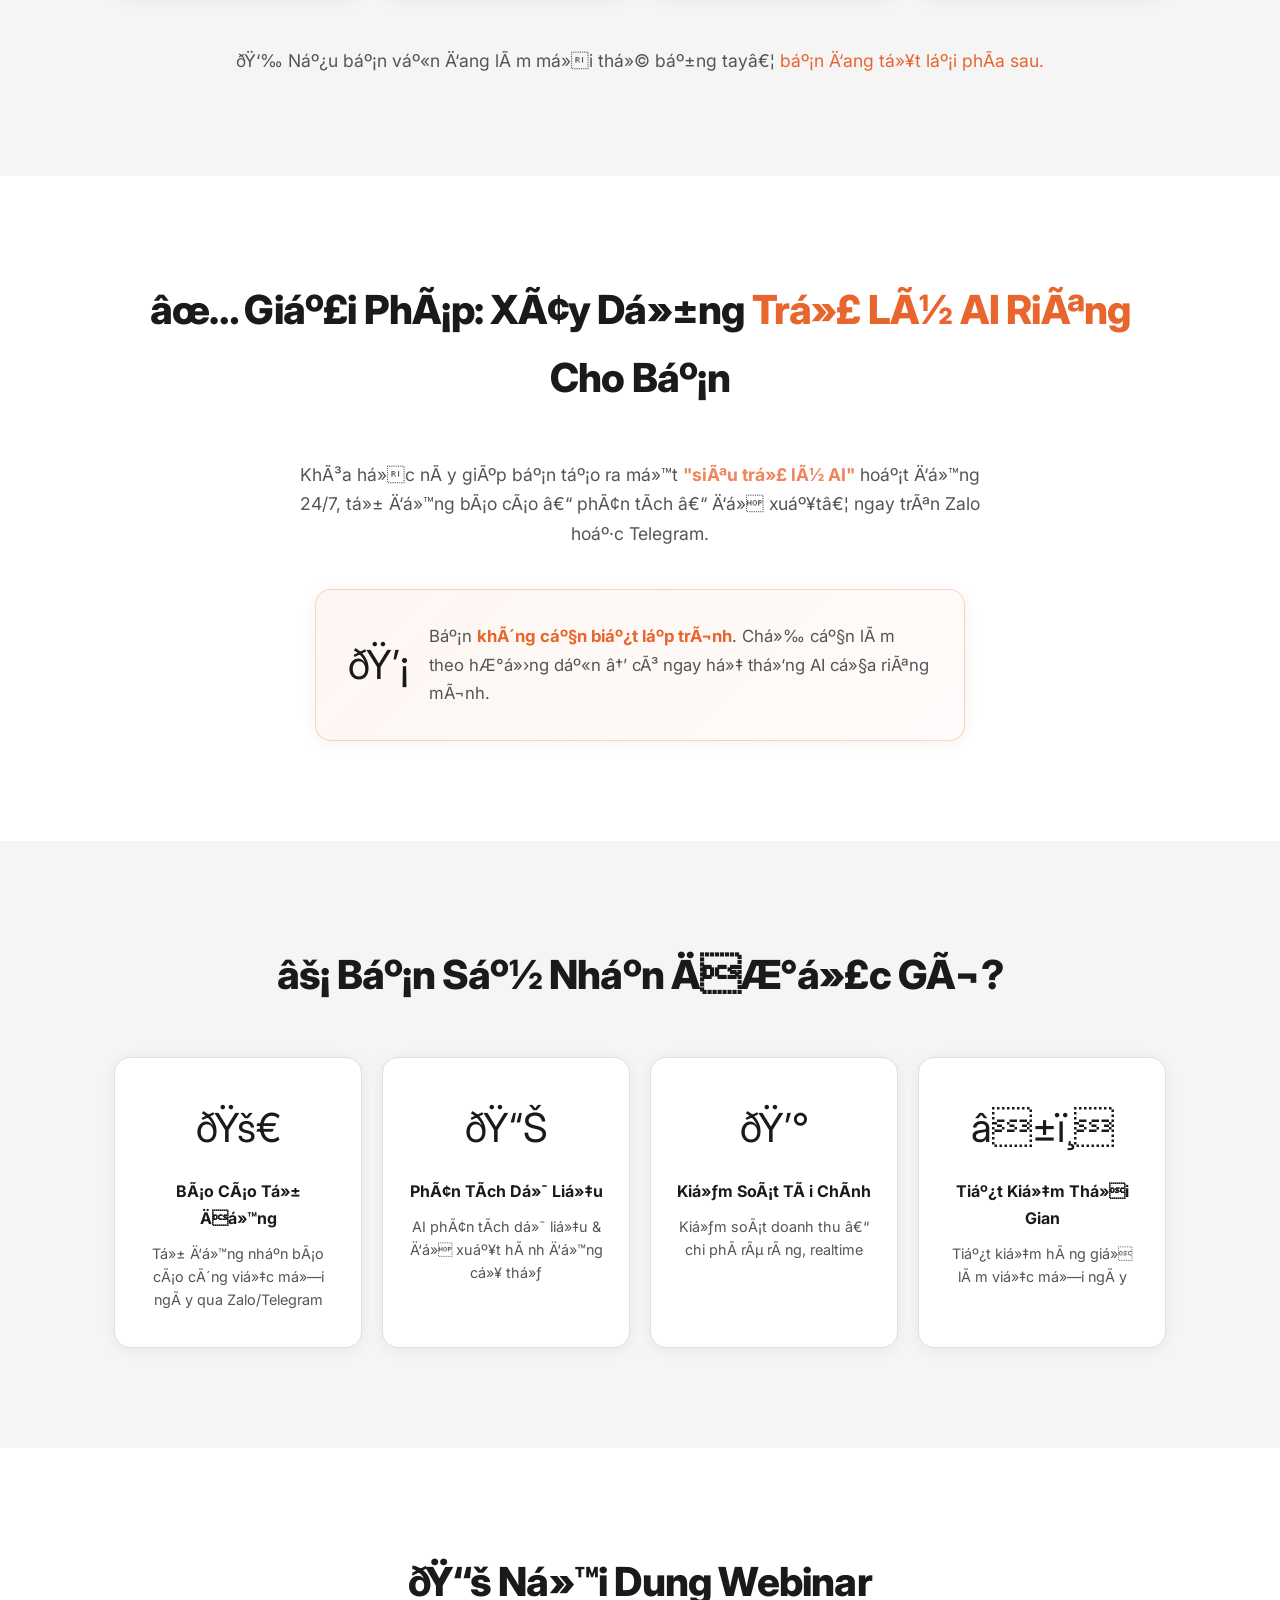
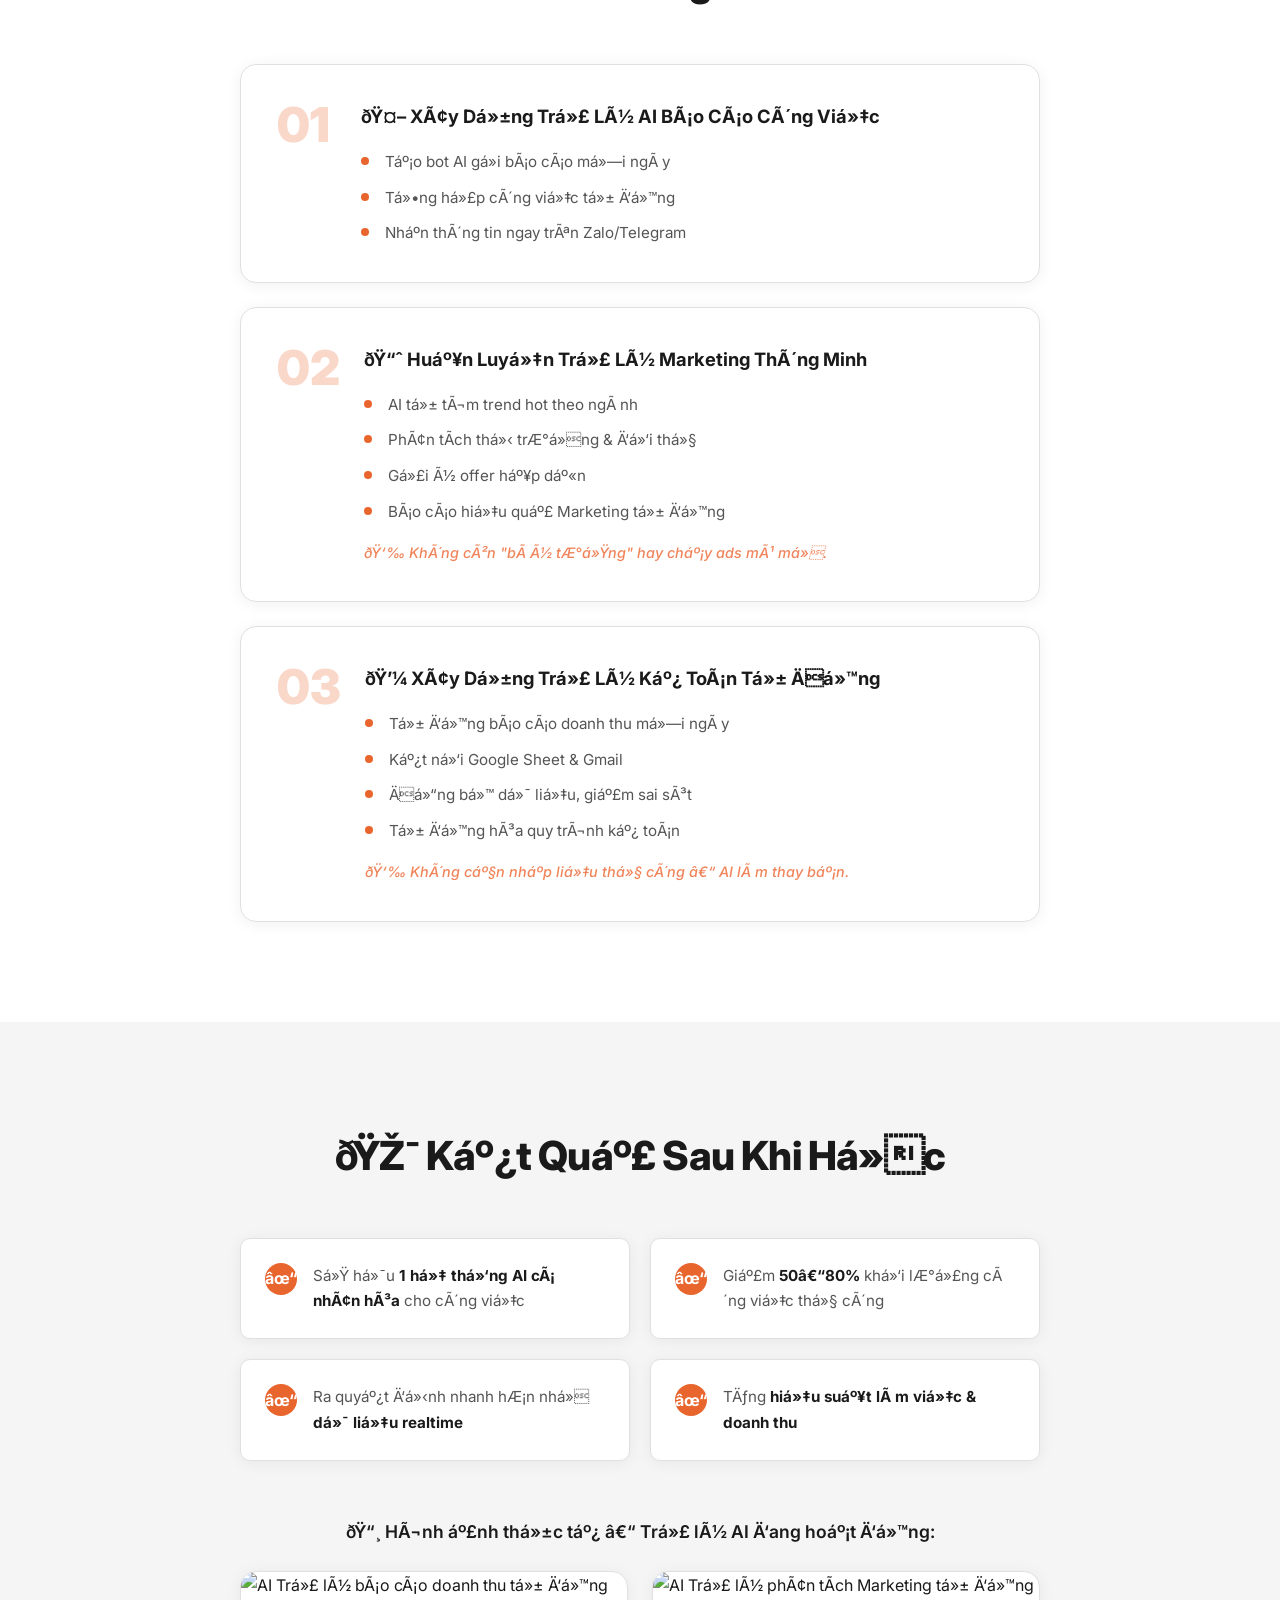
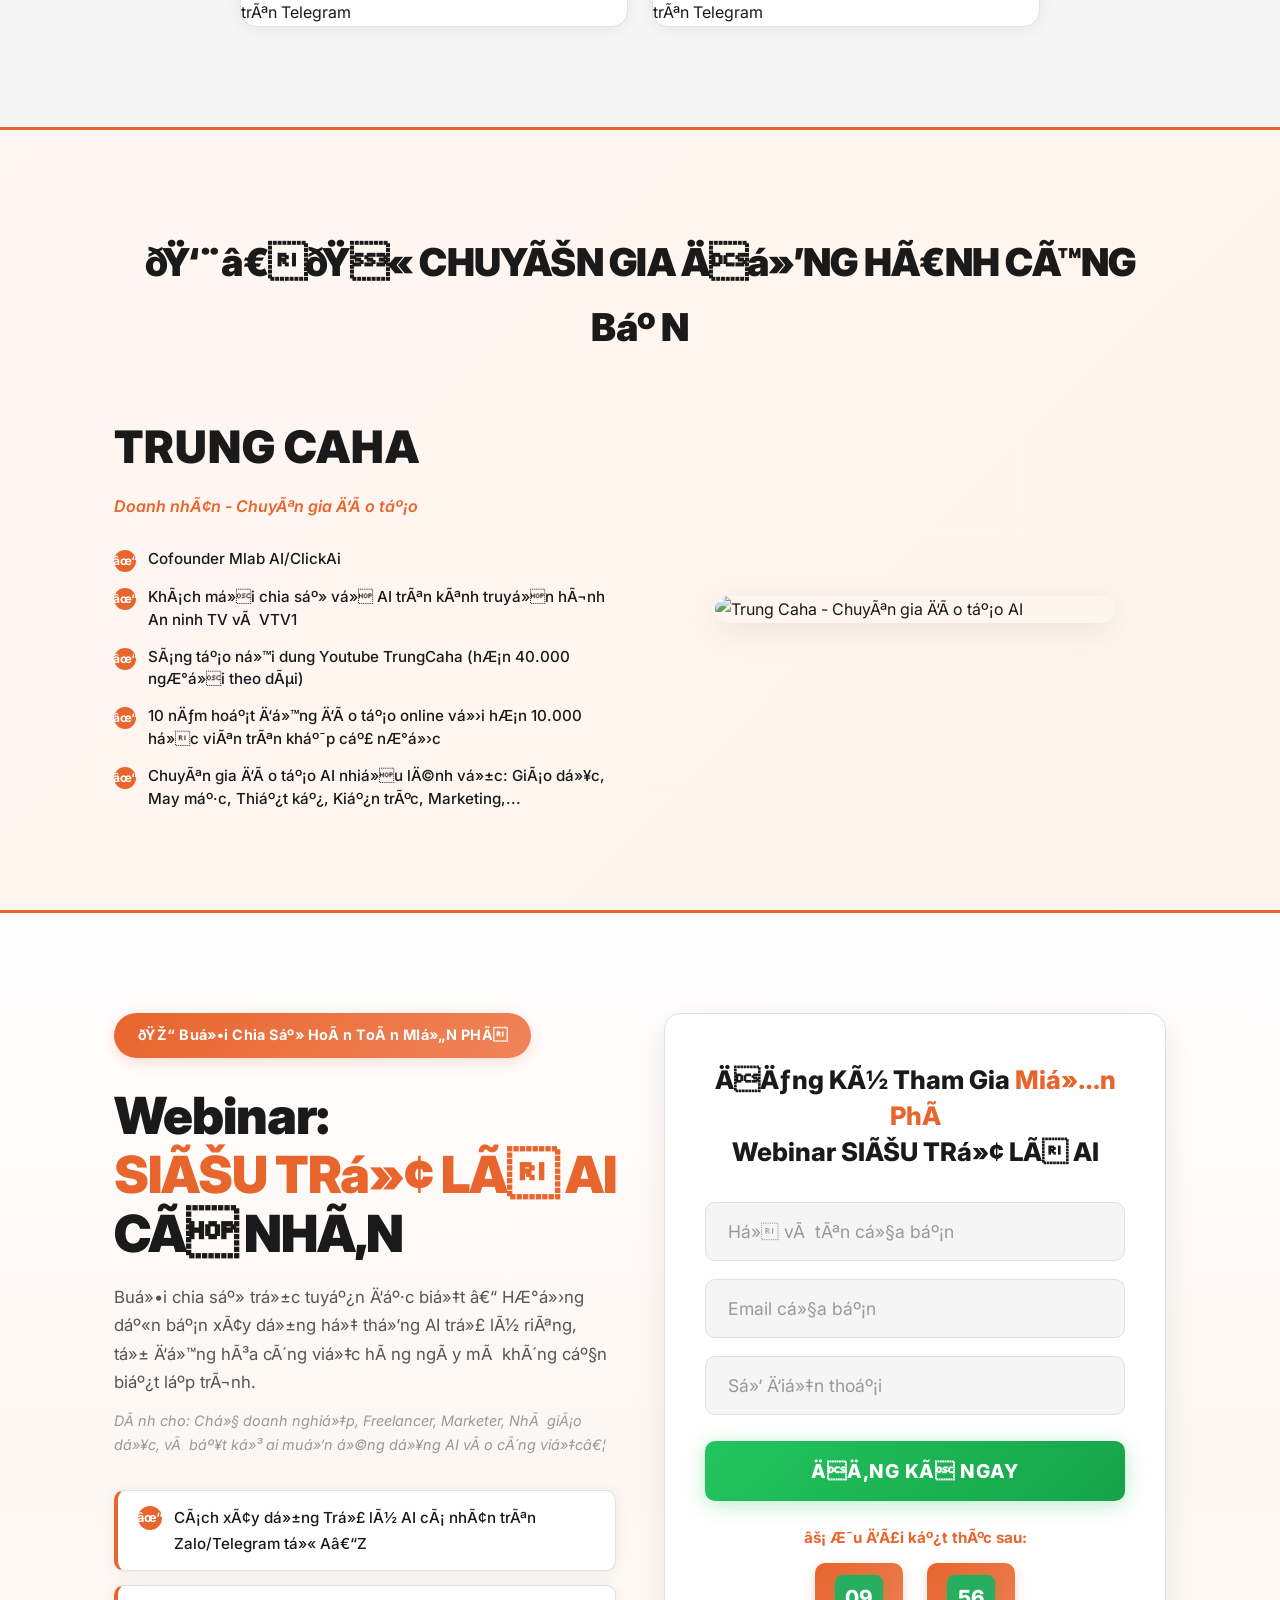
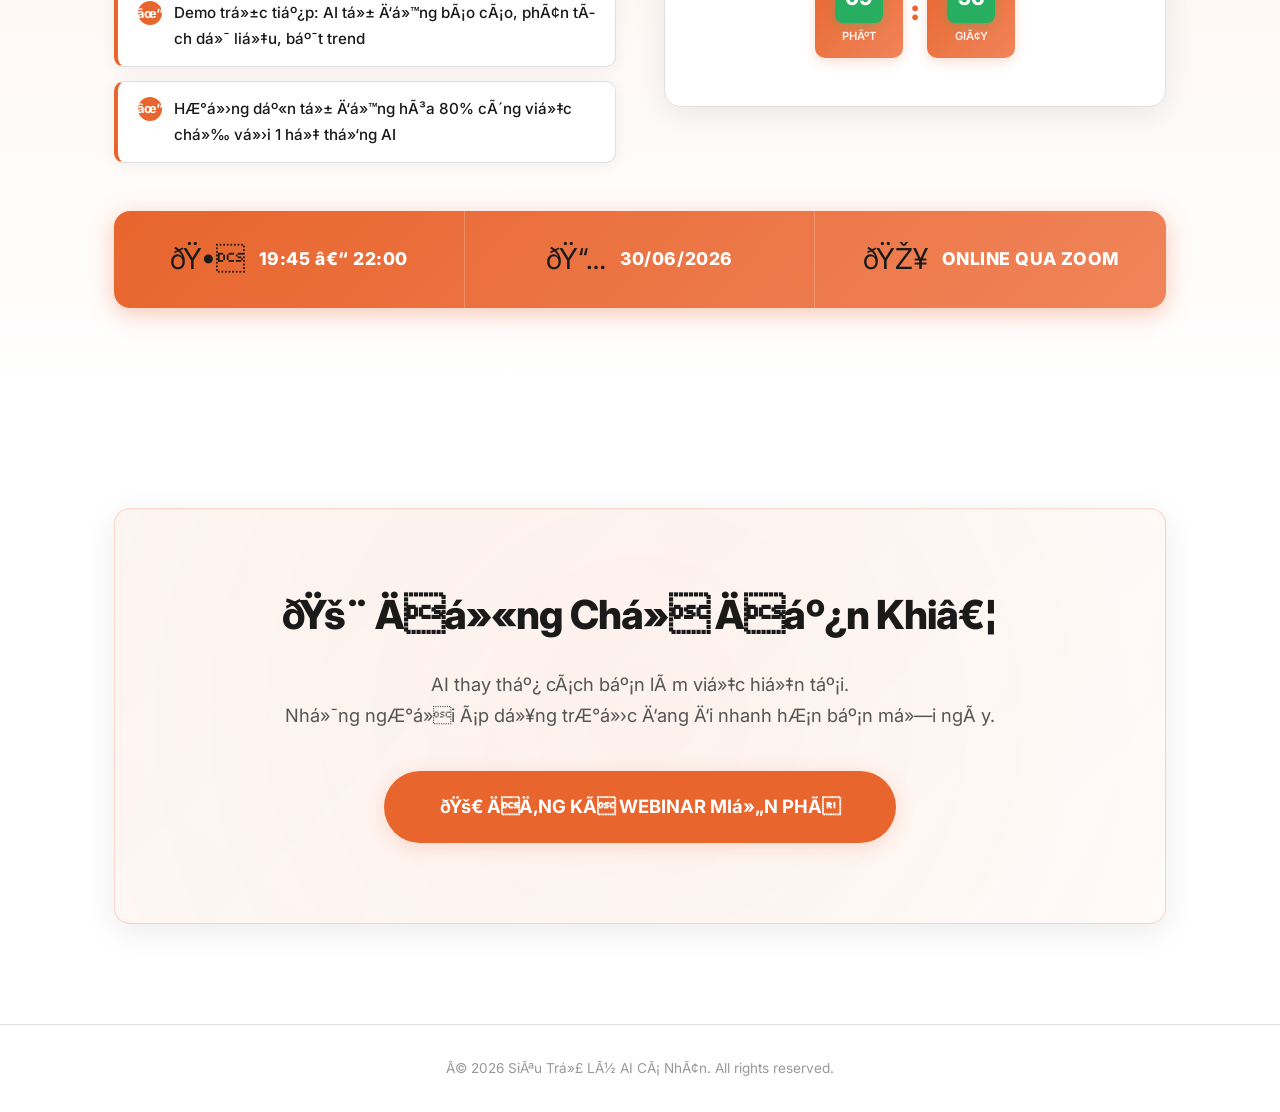
==== commit e3d87255: "fix: doi link Zalo va ngay webinar hang tuan" ====
--- a/index.html
+++ b/index.html
@@ -95,7 +95,7 @@
                 </div>
                 <div class="webinar-info-item">
                     <span class="webinar-info-icon">ðŸ“…</span>
-                    <span class="webinar-info-text">23/06/2026</span>
+                    <span class="webinar-info-text">30/06/2026</span>
                 </div>
                 <div class="webinar-info-item">
                     <span class="webinar-info-icon">ðŸŽ¥</span>
@@ -339,7 +339,7 @@
                 </div>
                 <div class="webinar-info-item">
                     <span class="webinar-info-icon">ðŸ“…</span>
-                    <span class="webinar-info-text">23/06/2026</span>
+                    <span class="webinar-info-text">30/06/2026</span>
                 </div>
                 <div class="webinar-info-item">
                     <span class="webinar-info-icon">ðŸŽ¥</span>
@@ -374,13 +374,13 @@
             <div class="popup-stripe-bar"></div>
             <h2 class="popup-title">CÃ’N 1 BÆ¯á»šC Ná»®A...</h2>
             <p class="popup-desc"><strong>Báº¤M</strong> vÃ o nÃºt dÆ°á»›i vÃ o nhÃ³m <strong>ZALO</strong> Äá»ƒ Nháº­n ThÃ´ng Tin<br>CÃ¡ch Thá»©c Há»c KÃ¨m TÃ i Liá»‡u</p>
-            <a href="https://zalo.me/g/brsspq745" target="_blank" class="popup-zalo-btn">
+            <a href="https://zalo.me/g/qoenqf802" target="_blank" class="popup-zalo-btn">
                 <span class="popup-arrow-left">â†</span>
                 Báº¤M VÃ€O ÄÃ‚Y Äá»‚ VÃ€O NHÃ“M Há»ŒC ZALO
                 <span class="popup-arrow-right">â†’</span>
             </a>
             <p class="popup-link-label">Link nhÃ³m Zalo</p>
-            <a href="https://zalo.me/g/brsspq745" target="_blank" class="popup-link-url">https://zalo.me/g/brsspq745</a>
+            <a href="https://zalo.me/g/qoenqf802" target="_blank" class="popup-link-url">https://zalo.me/g/qoenqf802</a>
             <p class="popup-warning">âš ï¸ <strong>Náº¿u báº¡n khÃ´ng vÃ o nhÃ³m ZALO</strong>, chÃºng tÃ´i khÃ´ng thá»ƒ gá»­i link vÃ o lá»›p há»c online cho báº¡n Ä‘Æ°á»£c. VÃ¬ váº­y hÃ£y vÃ o nhÃ³m ngay trÆ°á»›c khi nhÃ³m Ä‘Ã³ng láº¡i trong:</p>
             <div class="popup-countdown">
                 <span class="countdown-num" id="countdown-min">02</span>
@@ -679,3 +679,4 @@
 </html>
 
 
+
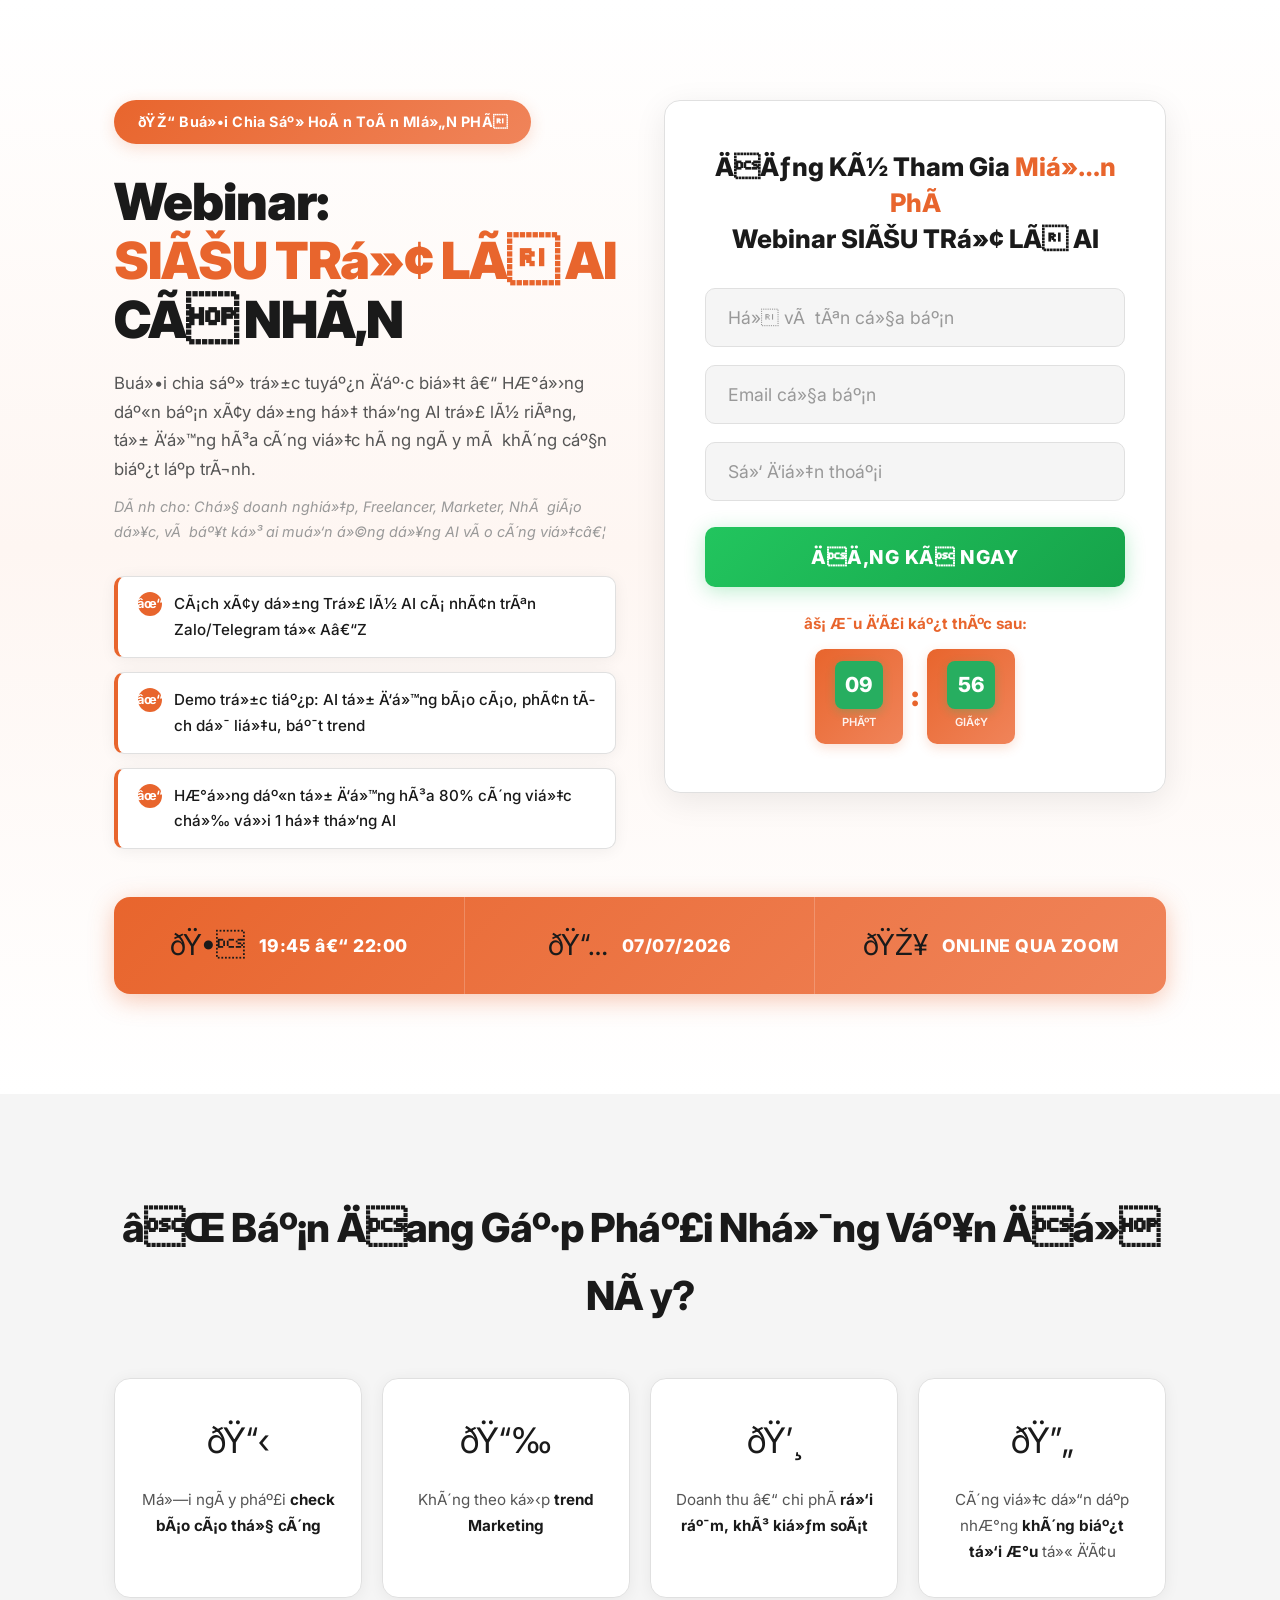
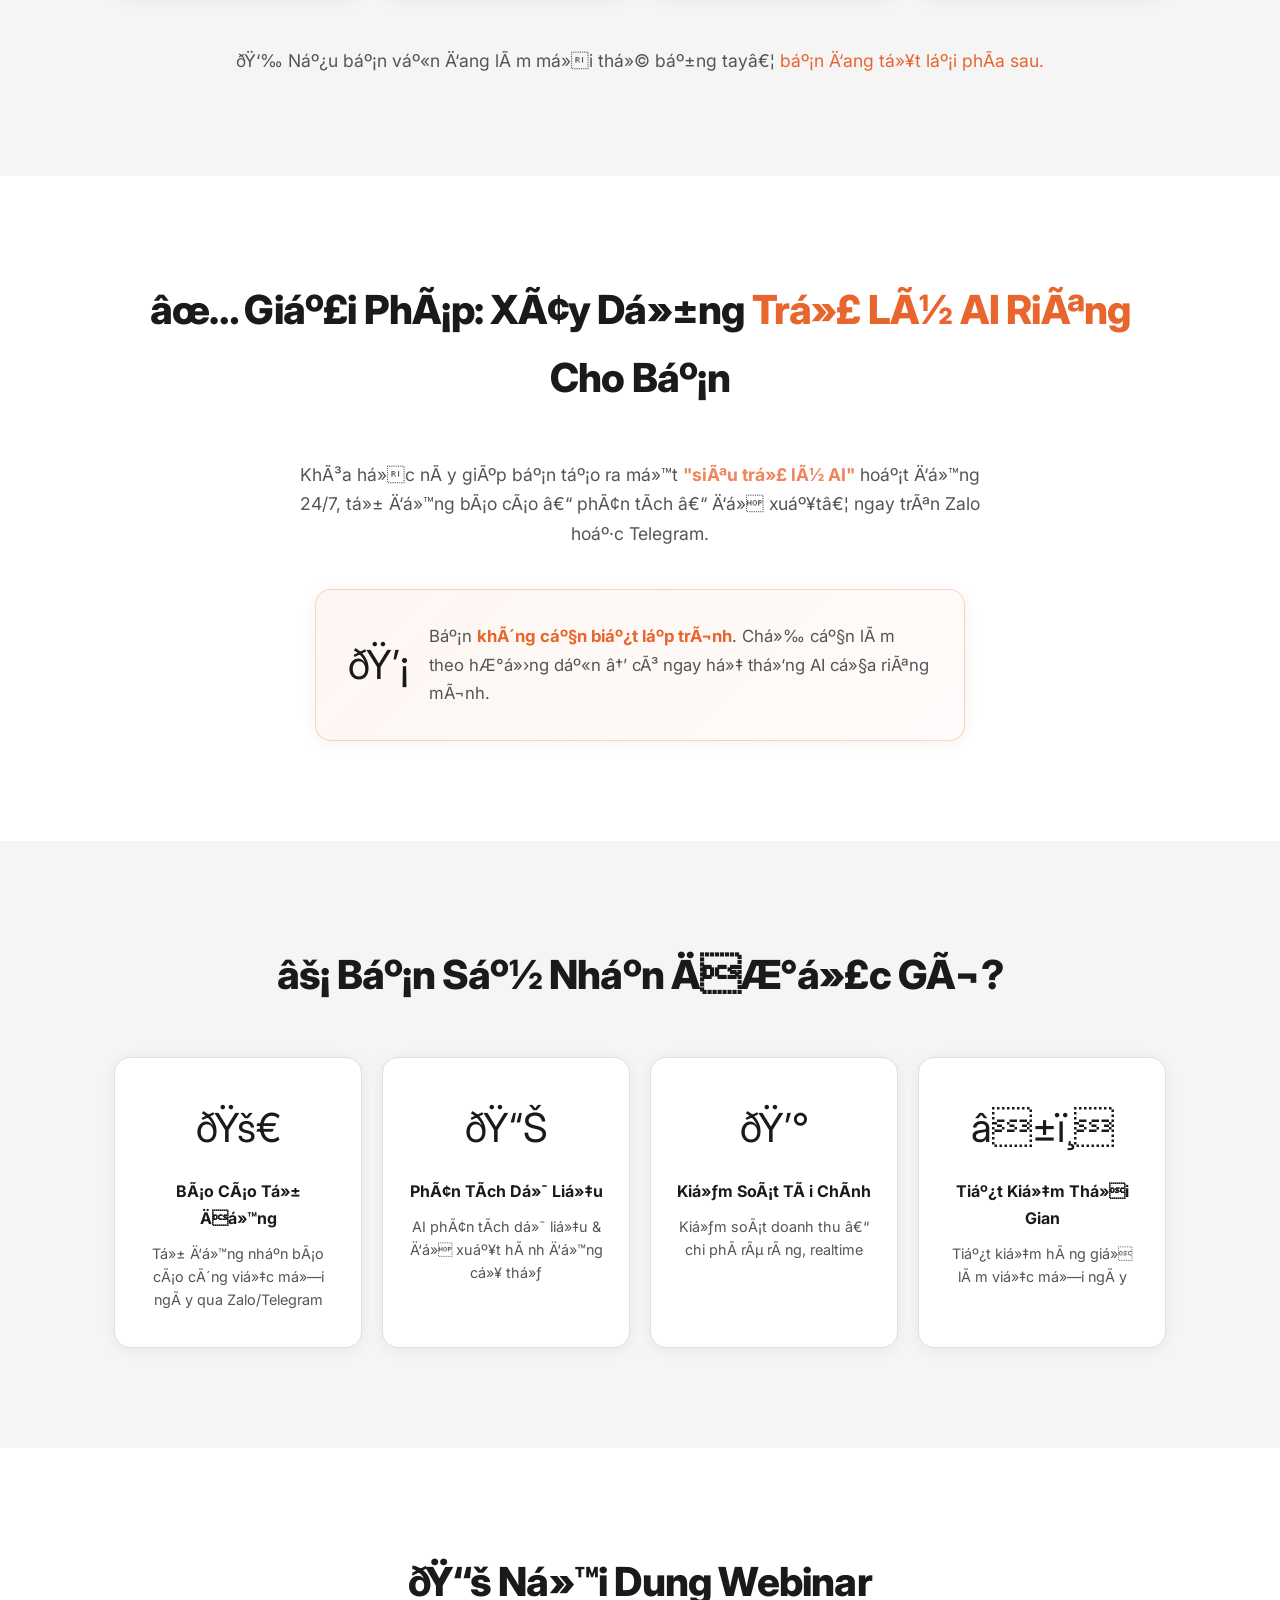
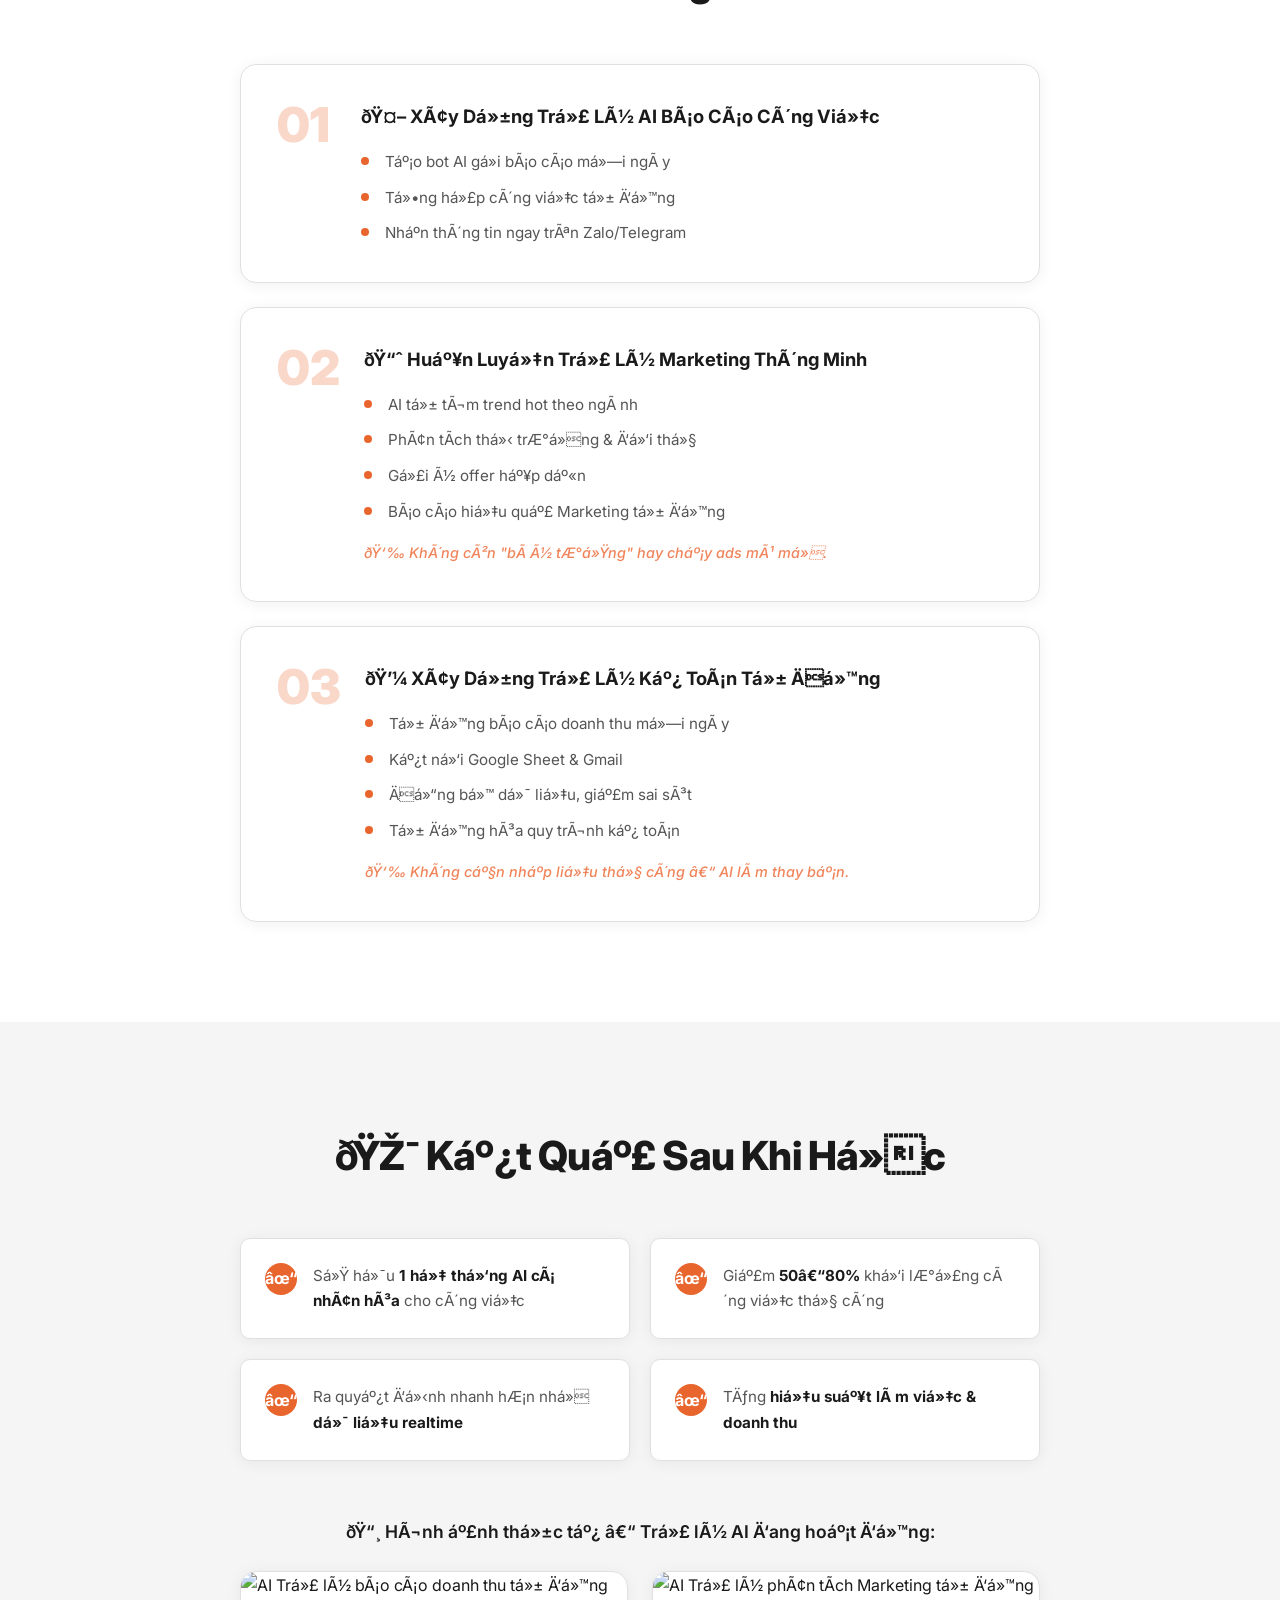
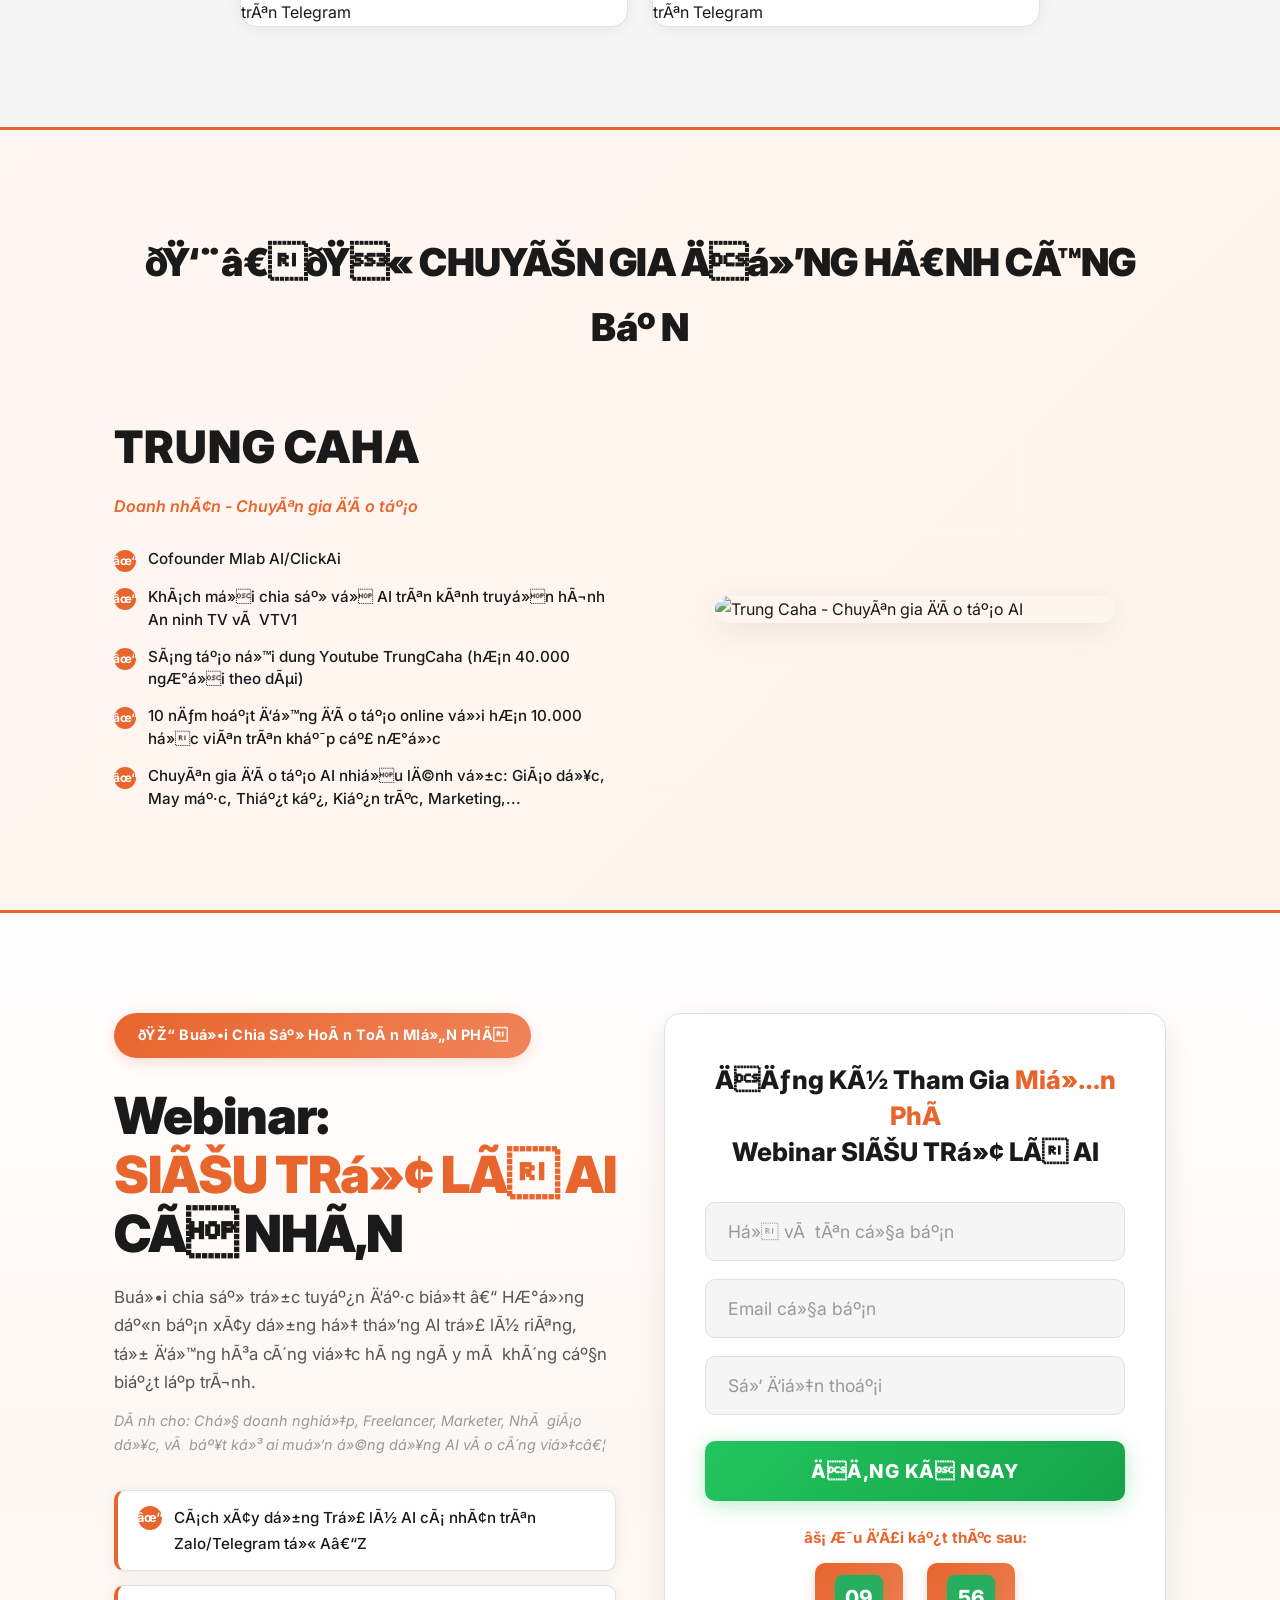
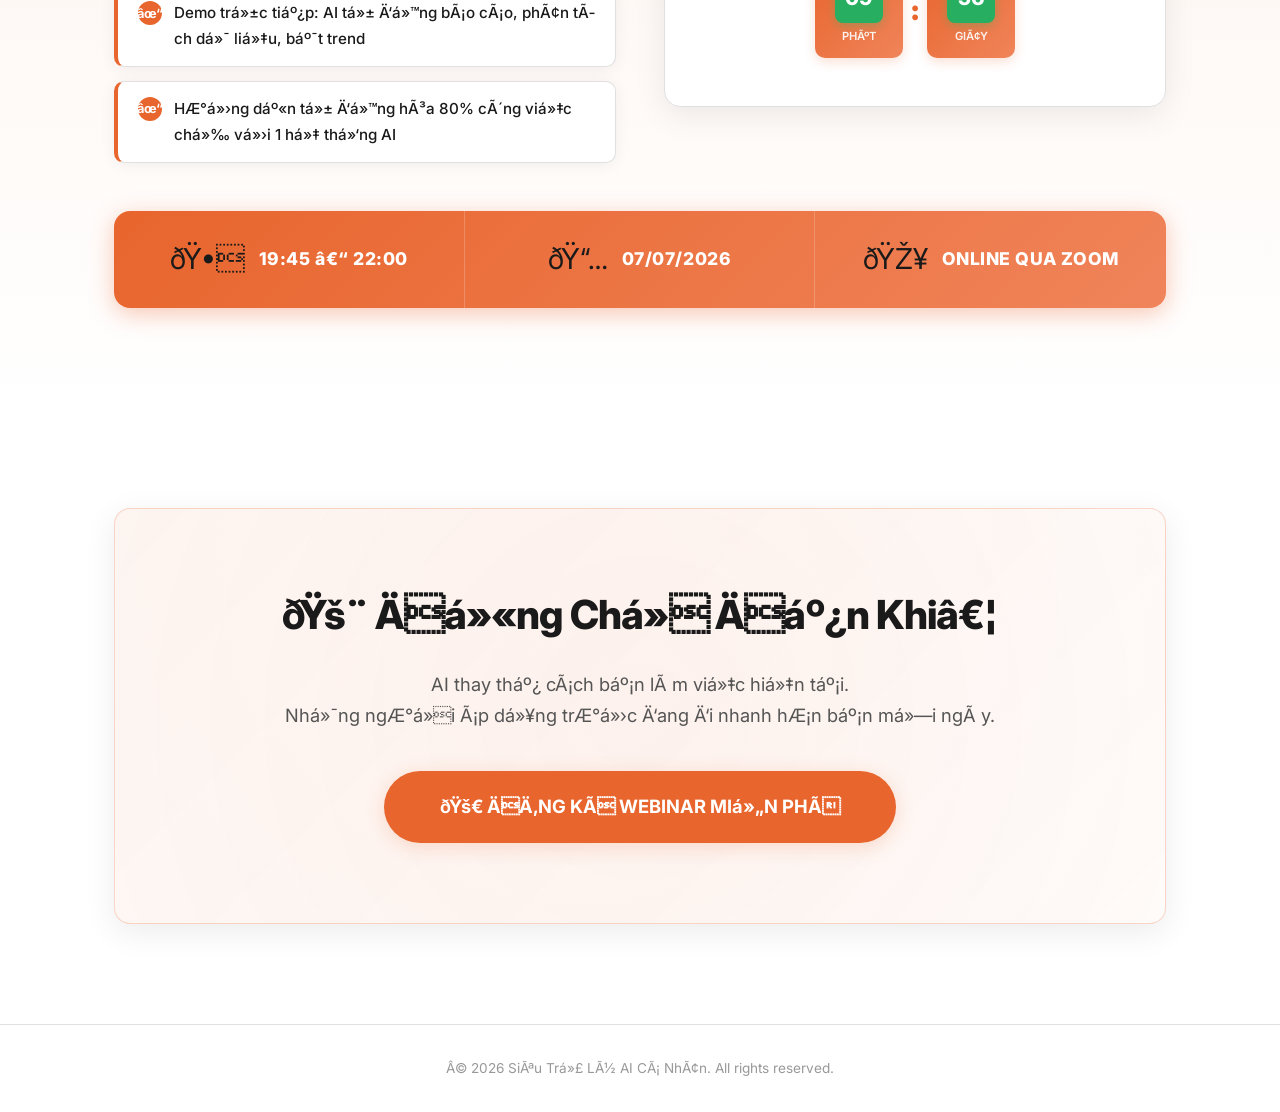
==== commit 20b135a4: "fix: doi link Zalo va ngay webinar hang tuan" ====
--- a/index.html
+++ b/index.html
@@ -95,7 +95,7 @@
                 </div>
                 <div class="webinar-info-item">
                     <span class="webinar-info-icon">ðŸ“…</span>
-                    <span class="webinar-info-text">30/06/2026</span>
+                    <span class="webinar-info-text">07/07/2026</span>
                 </div>
                 <div class="webinar-info-item">
                     <span class="webinar-info-icon">ðŸŽ¥</span>
@@ -339,7 +339,7 @@
                 </div>
                 <div class="webinar-info-item">
                     <span class="webinar-info-icon">ðŸ“…</span>
-                    <span class="webinar-info-text">30/06/2026</span>
+                    <span class="webinar-info-text">07/07/2026</span>
                 </div>
                 <div class="webinar-info-item">
                     <span class="webinar-info-icon">ðŸŽ¥</span>
@@ -374,13 +374,13 @@
             <div class="popup-stripe-bar"></div>
             <h2 class="popup-title">CÃ’N 1 BÆ¯á»šC Ná»®A...</h2>
             <p class="popup-desc"><strong>Báº¤M</strong> vÃ o nÃºt dÆ°á»›i vÃ o nhÃ³m <strong>ZALO</strong> Äá»ƒ Nháº­n ThÃ´ng Tin<br>CÃ¡ch Thá»©c Há»c KÃ¨m TÃ i Liá»‡u</p>
-            <a href="https://zalo.me/g/qoenqf802" target="_blank" class="popup-zalo-btn">
+            <a href="https://zalo.me/g/fwnogb101" target="_blank" class="popup-zalo-btn">
                 <span class="popup-arrow-left">â†</span>
                 Báº¤M VÃ€O ÄÃ‚Y Äá»‚ VÃ€O NHÃ“M Há»ŒC ZALO
                 <span class="popup-arrow-right">â†’</span>
             </a>
             <p class="popup-link-label">Link nhÃ³m Zalo</p>
-            <a href="https://zalo.me/g/qoenqf802" target="_blank" class="popup-link-url">https://zalo.me/g/qoenqf802</a>
+            <a href="https://zalo.me/g/fwnogb101" target="_blank" class="popup-link-url">https://zalo.me/g/fwnogb101</a>
             <p class="popup-warning">âš ï¸ <strong>Náº¿u báº¡n khÃ´ng vÃ o nhÃ³m ZALO</strong>, chÃºng tÃ´i khÃ´ng thá»ƒ gá»­i link vÃ o lá»›p há»c online cho báº¡n Ä‘Æ°á»£c. VÃ¬ váº­y hÃ£y vÃ o nhÃ³m ngay trÆ°á»›c khi nhÃ³m Ä‘Ã³ng láº¡i trong:</p>
             <div class="popup-countdown">
                 <span class="countdown-num" id="countdown-min">02</span>
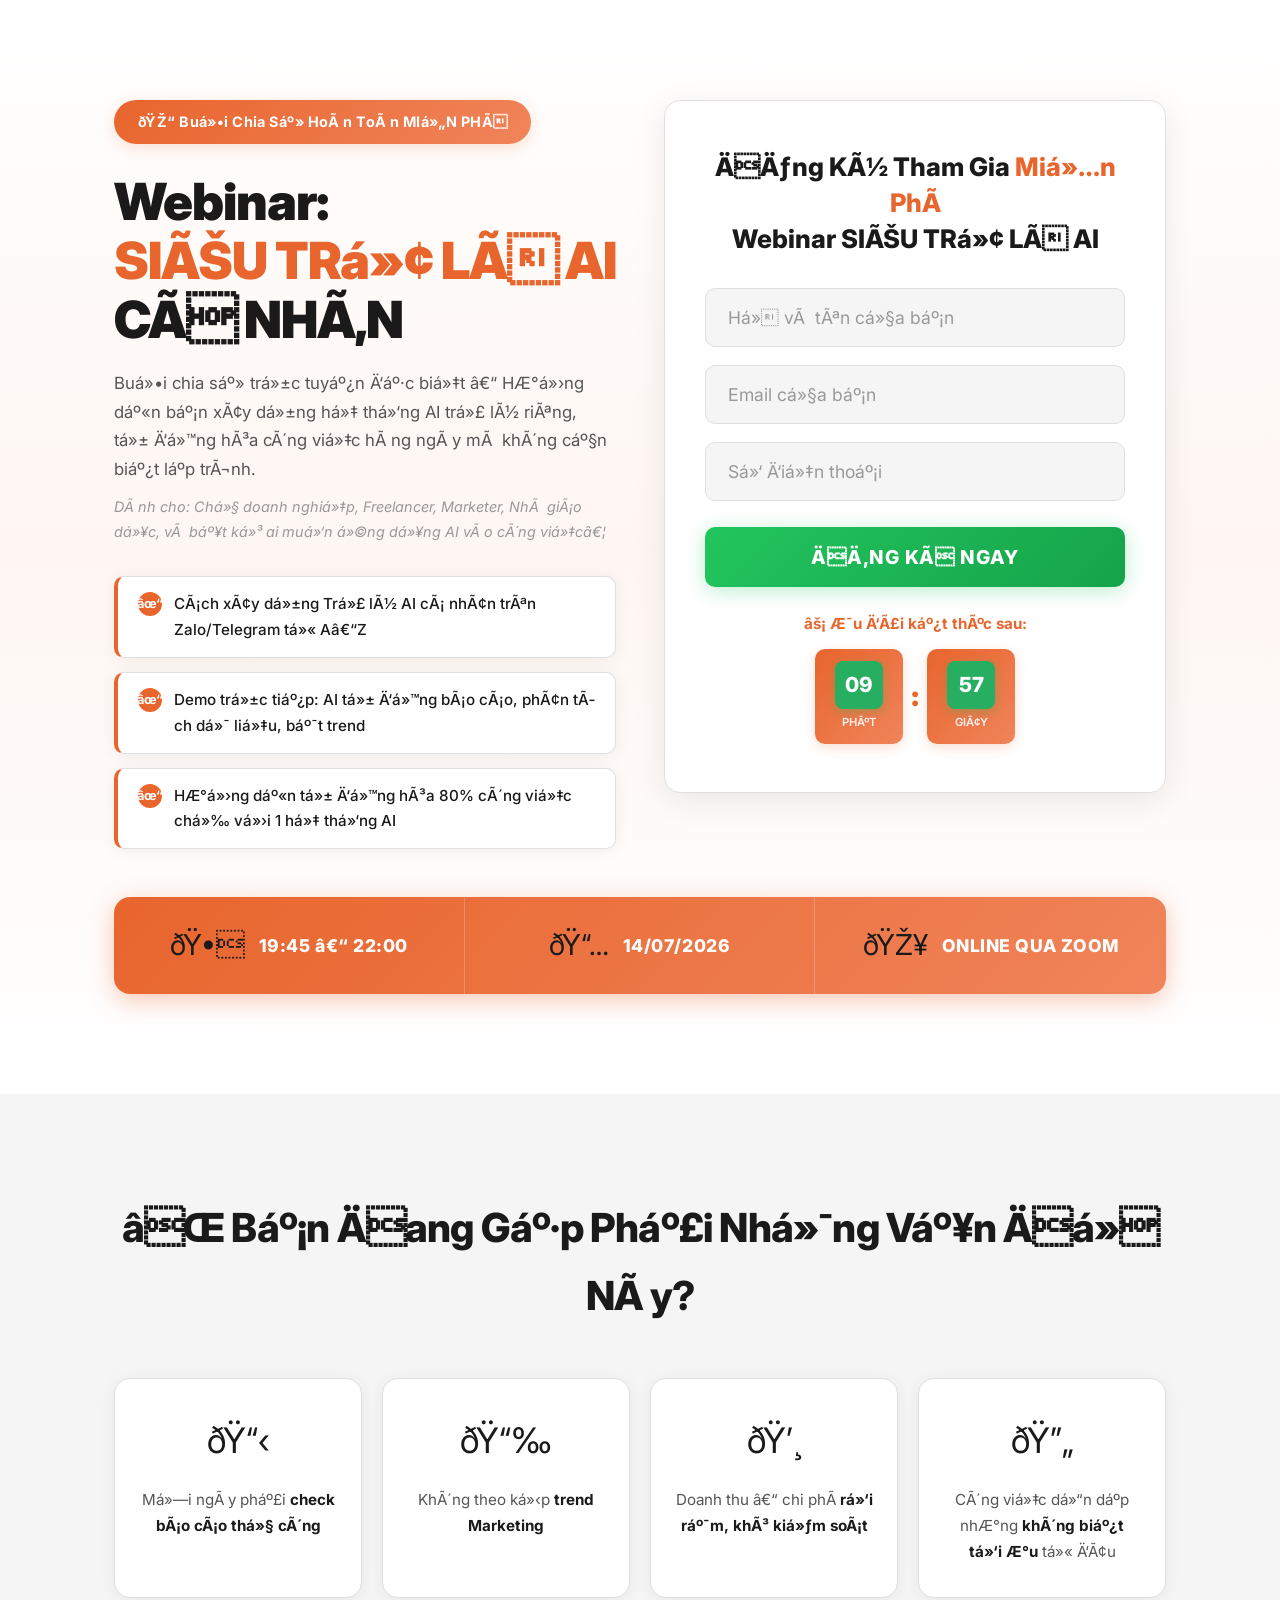
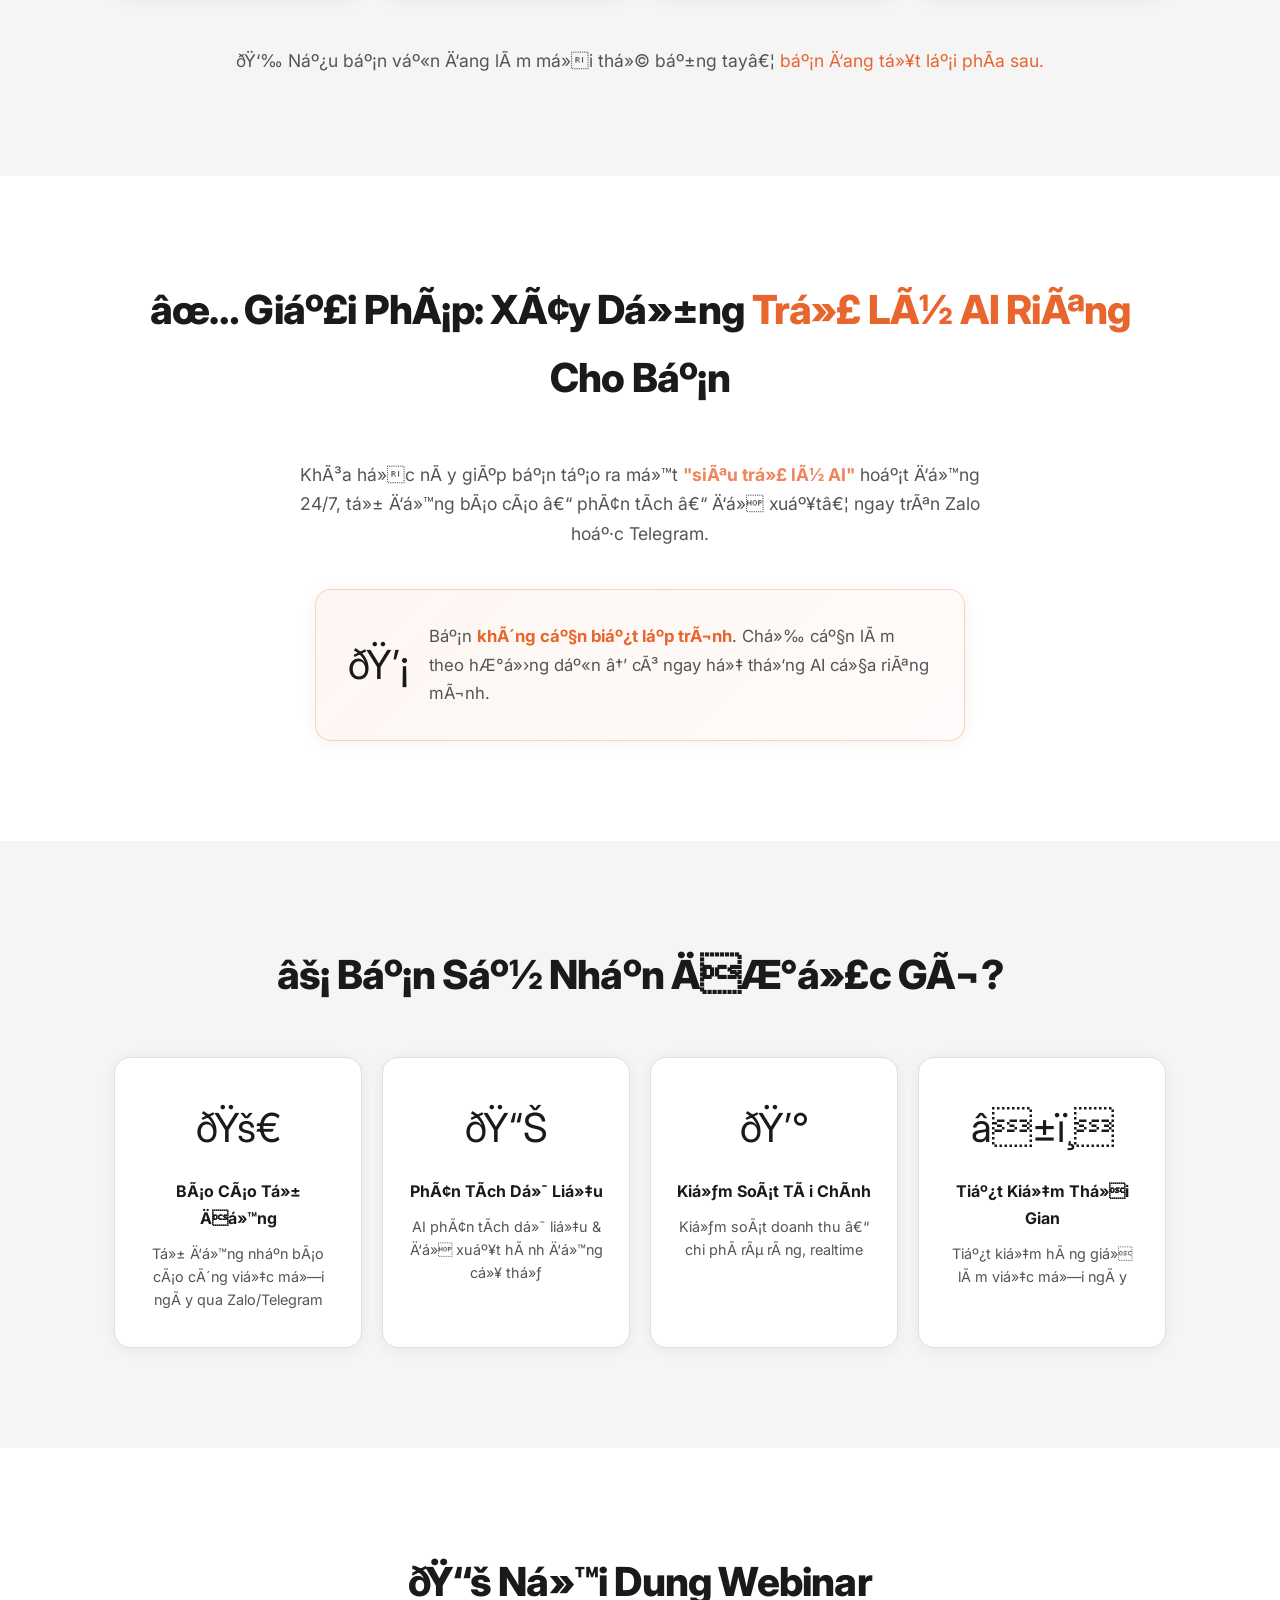
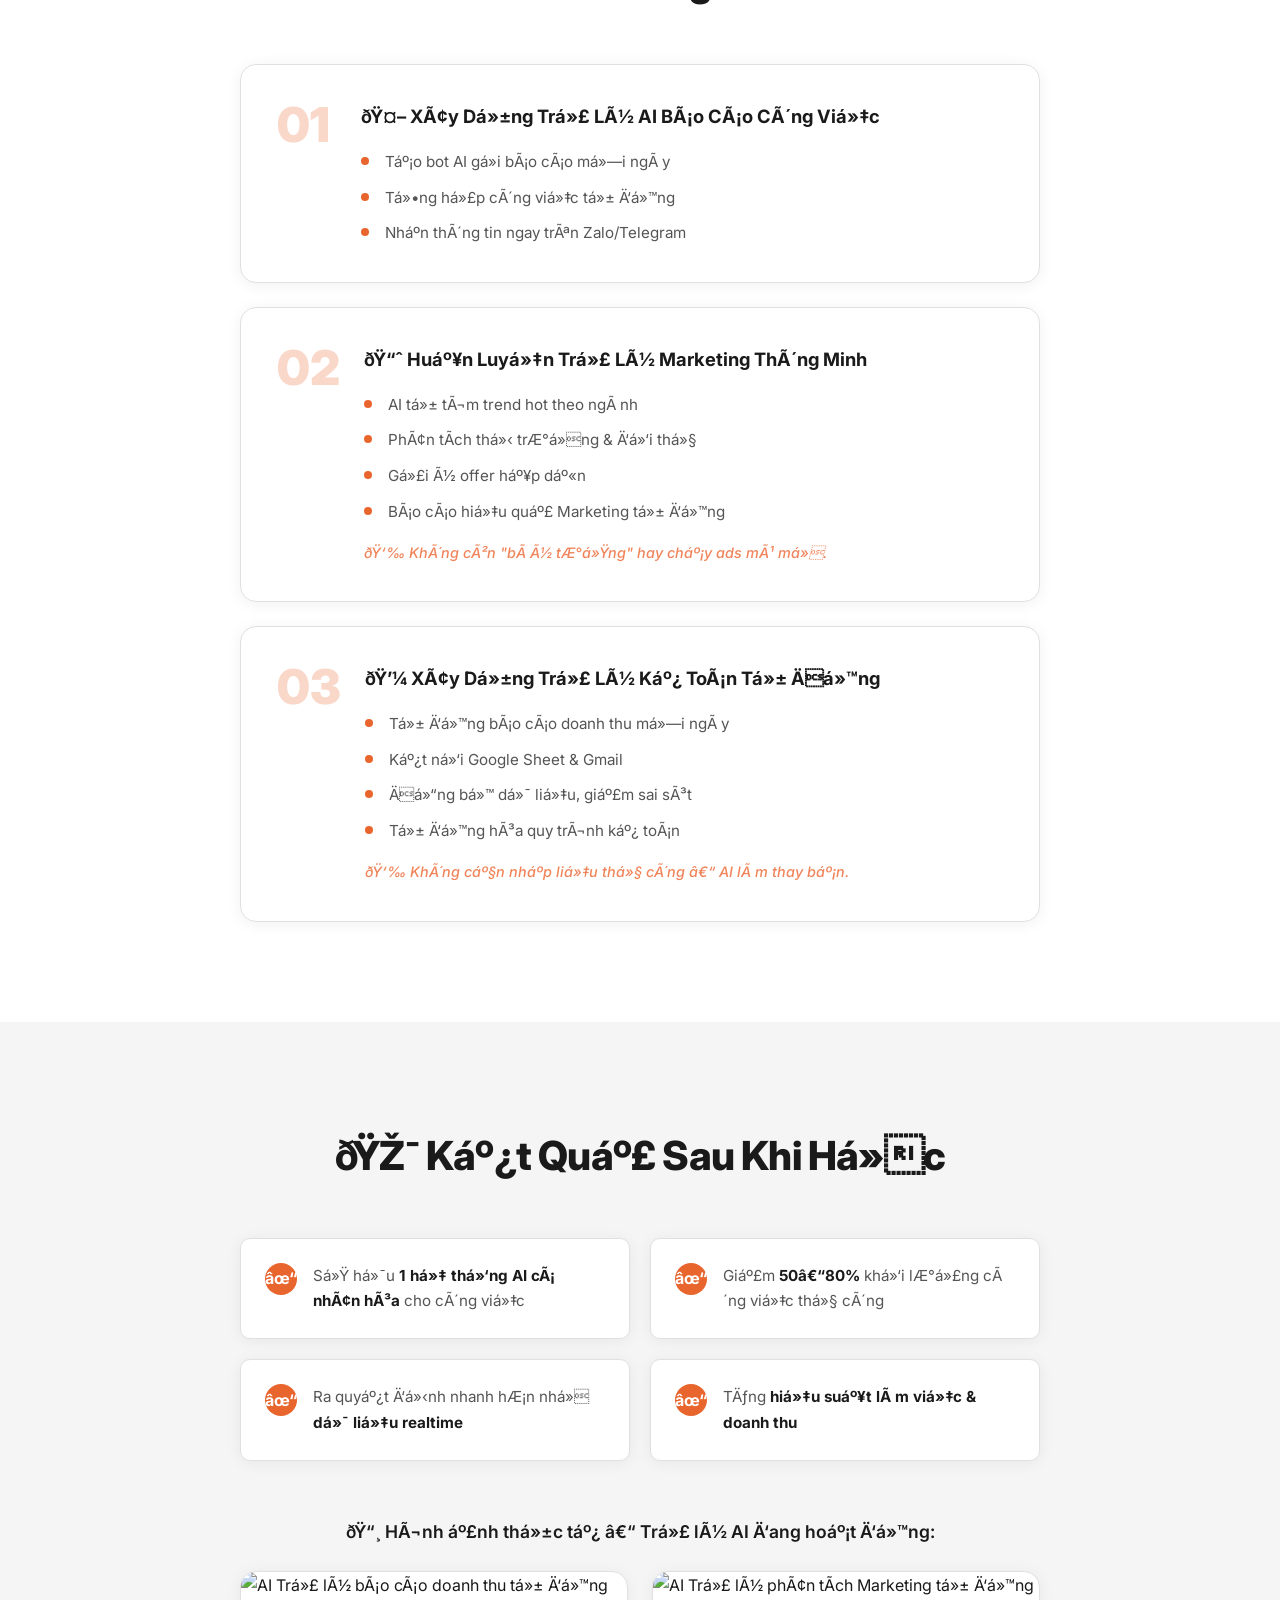
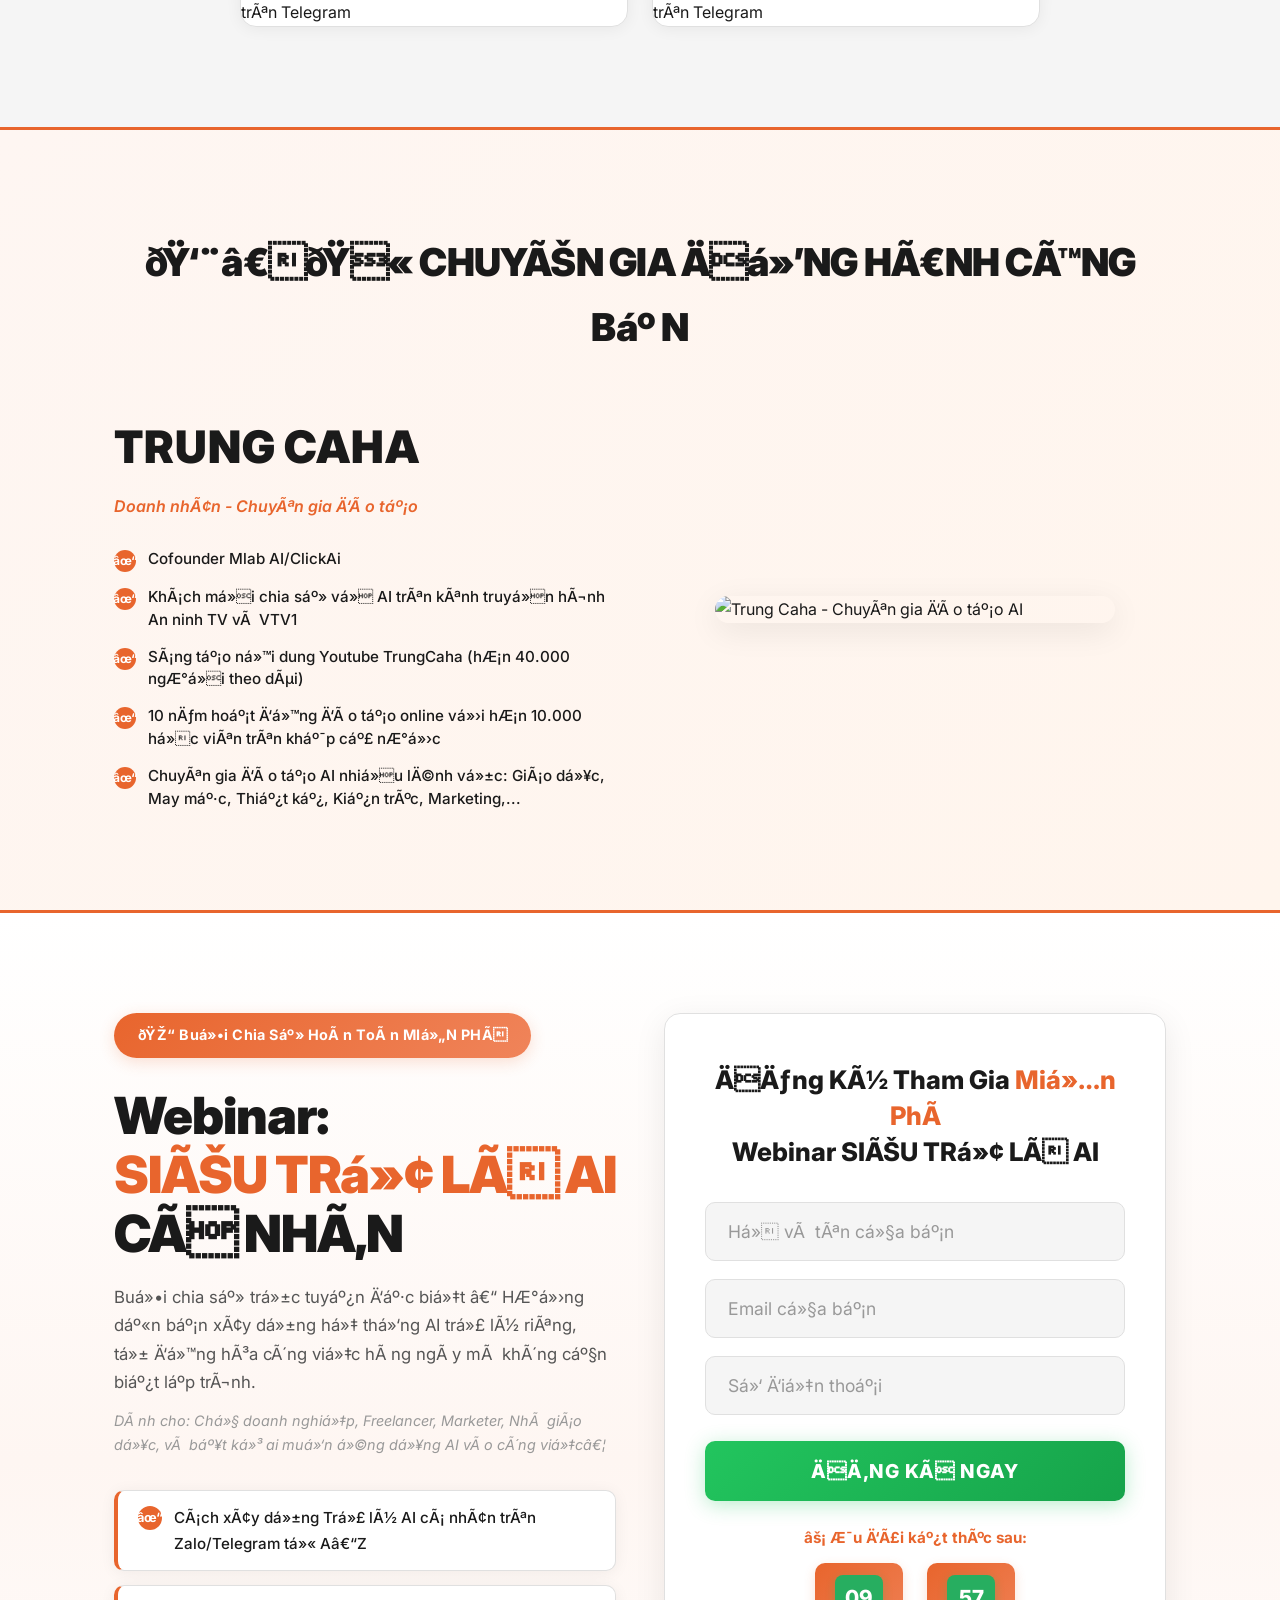
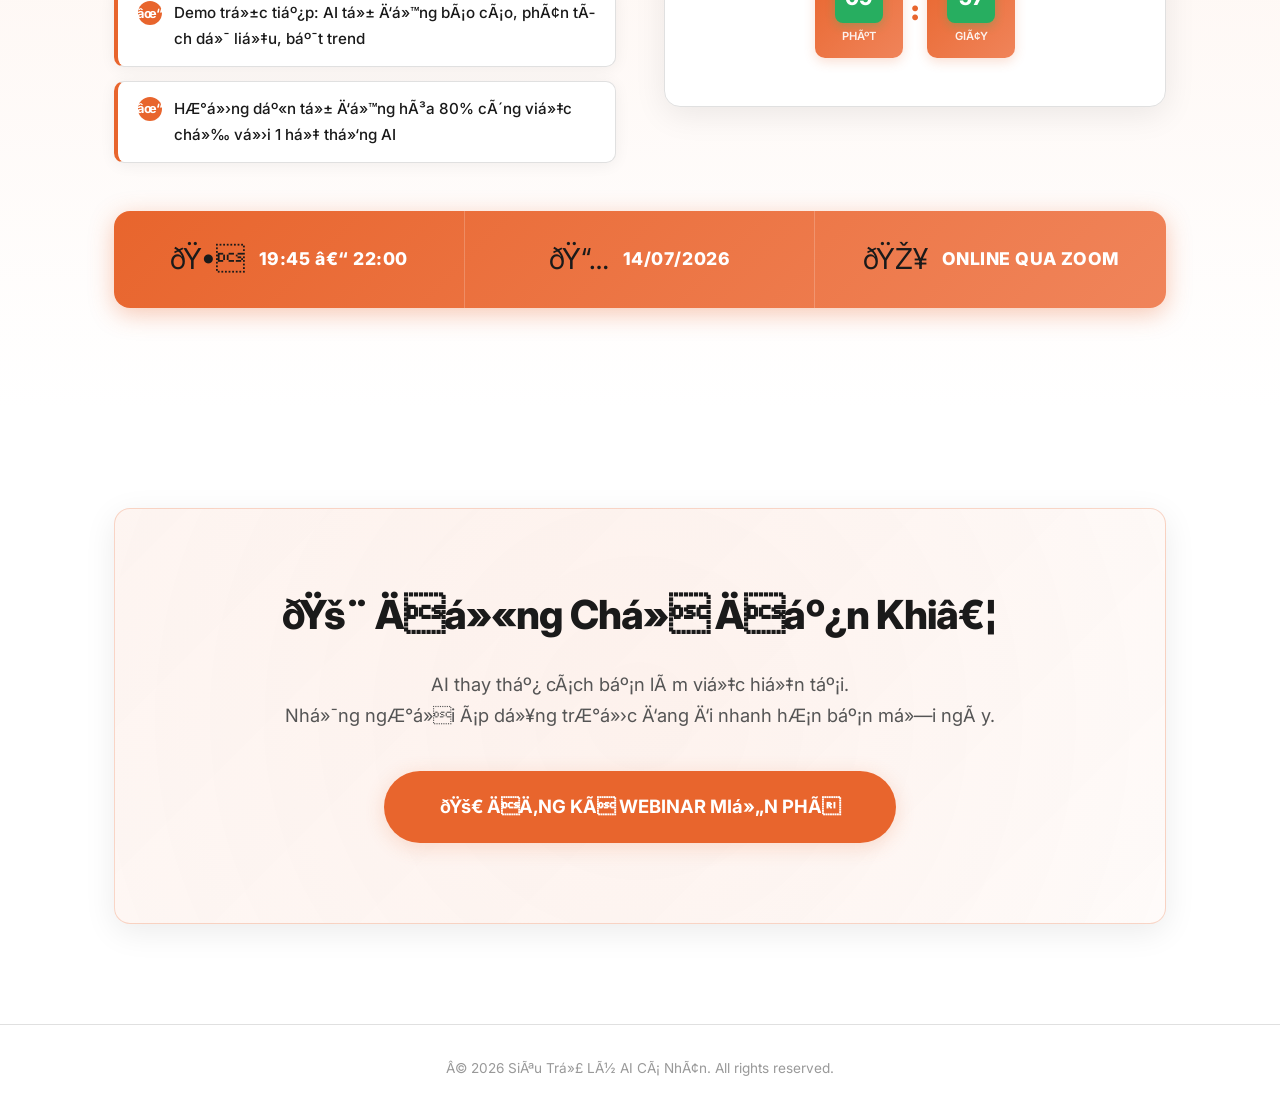
==== commit 8e9b199c: "fix: doi link Zalo va ngay webinar hang tuan" ====
--- a/index.html
+++ b/index.html
@@ -95,7 +95,7 @@
                 </div>
                 <div class="webinar-info-item">
                     <span class="webinar-info-icon">ðŸ“…</span>
-                    <span class="webinar-info-text">07/07/2026</span>
+                    <span class="webinar-info-text">14/07/2026</span>
                 </div>
                 <div class="webinar-info-item">
                     <span class="webinar-info-icon">ðŸŽ¥</span>
@@ -339,7 +339,7 @@
                 </div>
                 <div class="webinar-info-item">
                     <span class="webinar-info-icon">ðŸ“…</span>
-                    <span class="webinar-info-text">07/07/2026</span>
+                    <span class="webinar-info-text">14/07/2026</span>
                 </div>
                 <div class="webinar-info-item">
                     <span class="webinar-info-icon">ðŸŽ¥</span>
@@ -374,13 +374,13 @@
             <div class="popup-stripe-bar"></div>
             <h2 class="popup-title">CÃ’N 1 BÆ¯á»šC Ná»®A...</h2>
             <p class="popup-desc"><strong>Báº¤M</strong> vÃ o nÃºt dÆ°á»›i vÃ o nhÃ³m <strong>ZALO</strong> Äá»ƒ Nháº­n ThÃ´ng Tin<br>CÃ¡ch Thá»©c Há»c KÃ¨m TÃ i Liá»‡u</p>
-            <a href="https://zalo.me/g/fwnogb101" target="_blank" class="popup-zalo-btn">
+            <a href="https://zalo.me/g/gcrbhk376" target="_blank" class="popup-zalo-btn">
                 <span class="popup-arrow-left">â†</span>
                 Báº¤M VÃ€O ÄÃ‚Y Äá»‚ VÃ€O NHÃ“M Há»ŒC ZALO
                 <span class="popup-arrow-right">â†’</span>
             </a>
             <p class="popup-link-label">Link nhÃ³m Zalo</p>
-            <a href="https://zalo.me/g/fwnogb101" target="_blank" class="popup-link-url">https://zalo.me/g/fwnogb101</a>
+            <a href="https://zalo.me/g/gcrbhk376" target="_blank" class="popup-link-url">https://zalo.me/g/gcrbhk376</a>
             <p class="popup-warning">âš ï¸ <strong>Náº¿u báº¡n khÃ´ng vÃ o nhÃ³m ZALO</strong>, chÃºng tÃ´i khÃ´ng thá»ƒ gá»­i link vÃ o lá»›p há»c online cho báº¡n Ä‘Æ°á»£c. VÃ¬ váº­y hÃ£y vÃ o nhÃ³m ngay trÆ°á»›c khi nhÃ³m Ä‘Ã³ng láº¡i trong:</p>
             <div class="popup-countdown">
                 <span class="countdown-num" id="countdown-min">02</span>
@@ -680,3 +680,4 @@
 
 
 
+
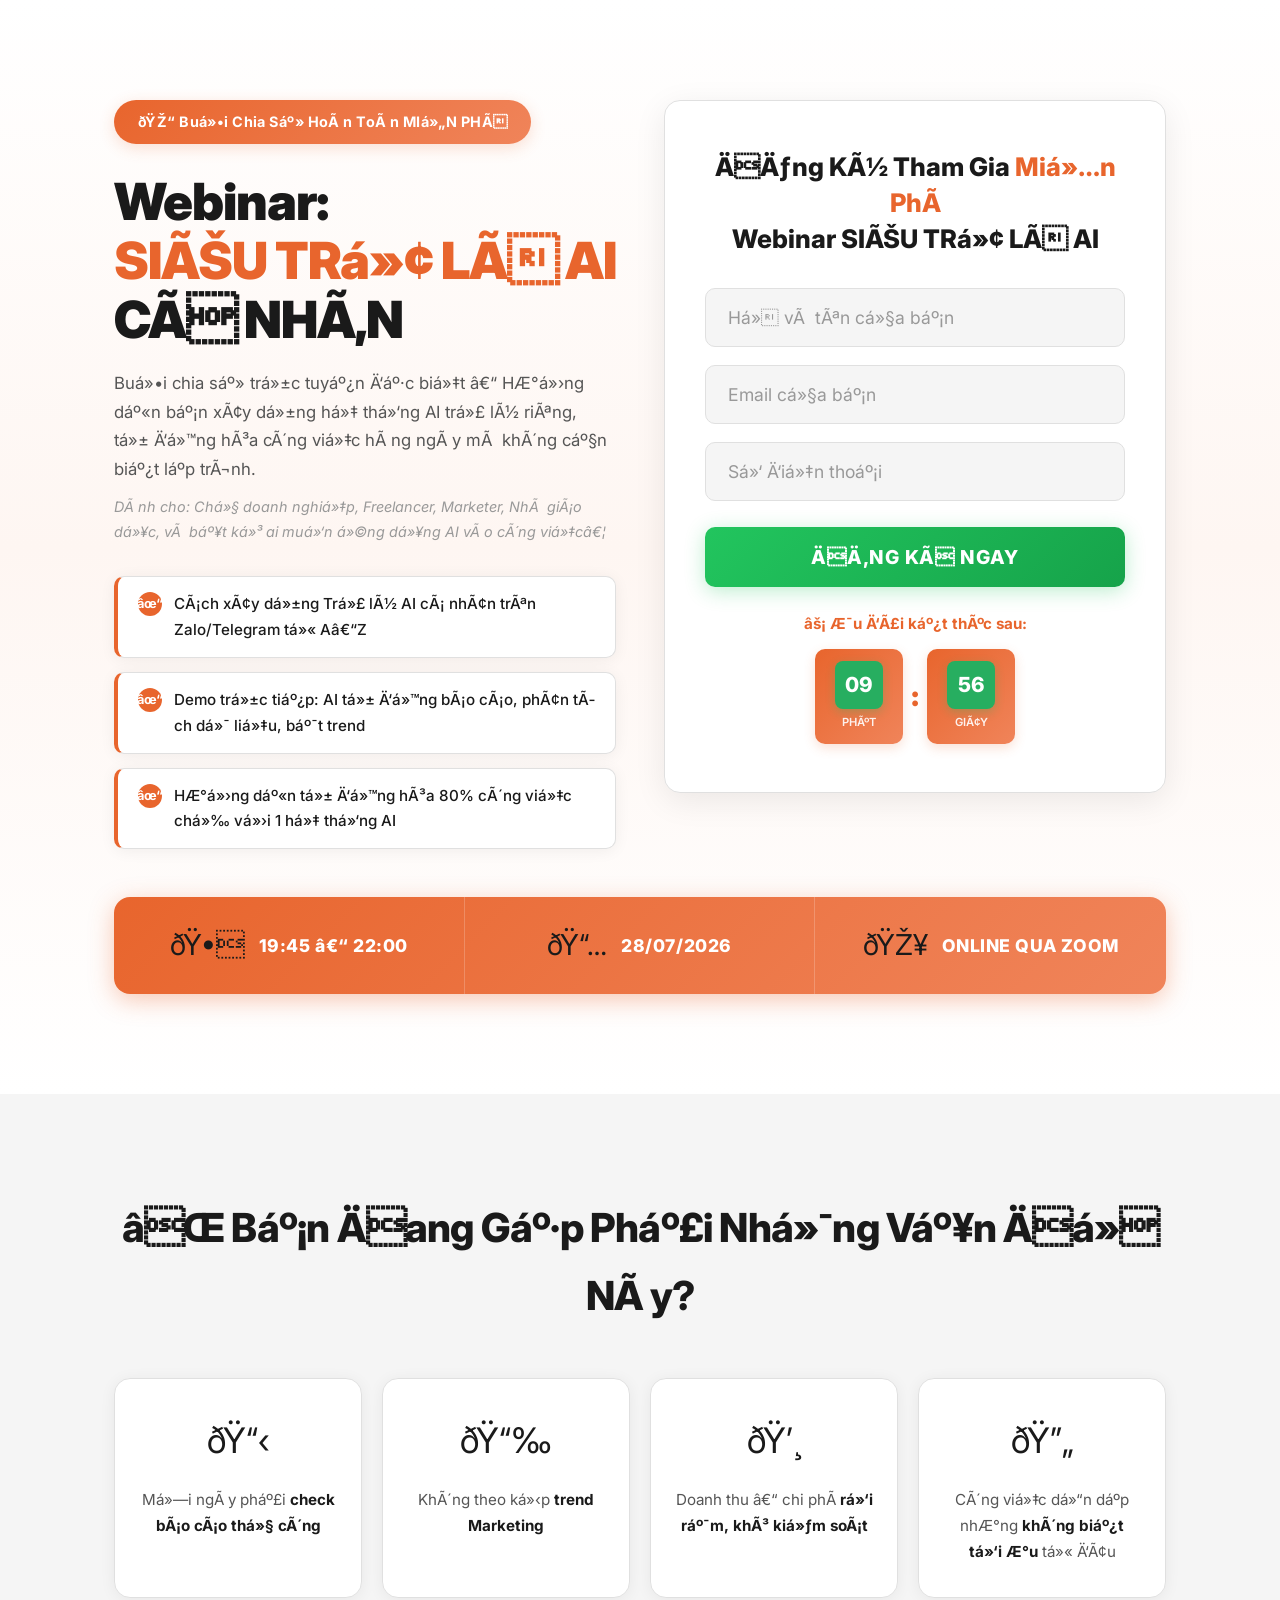
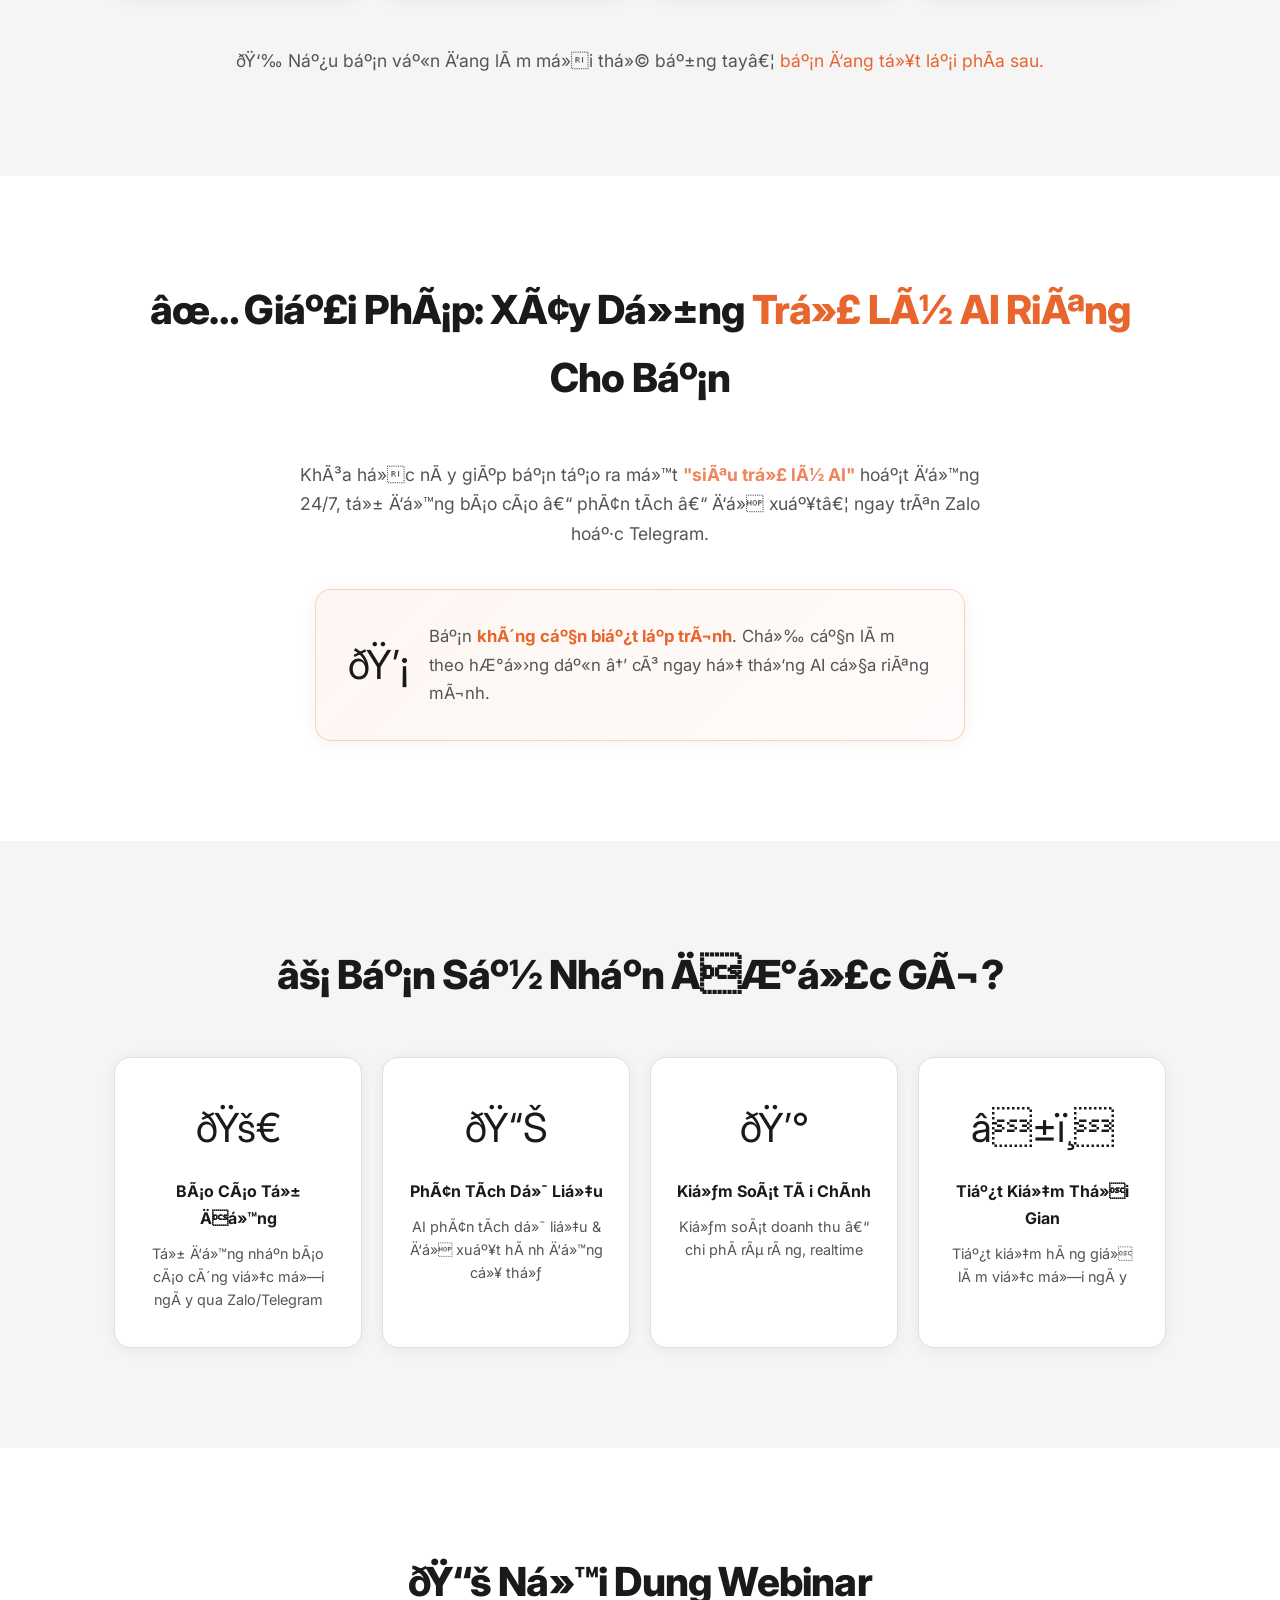
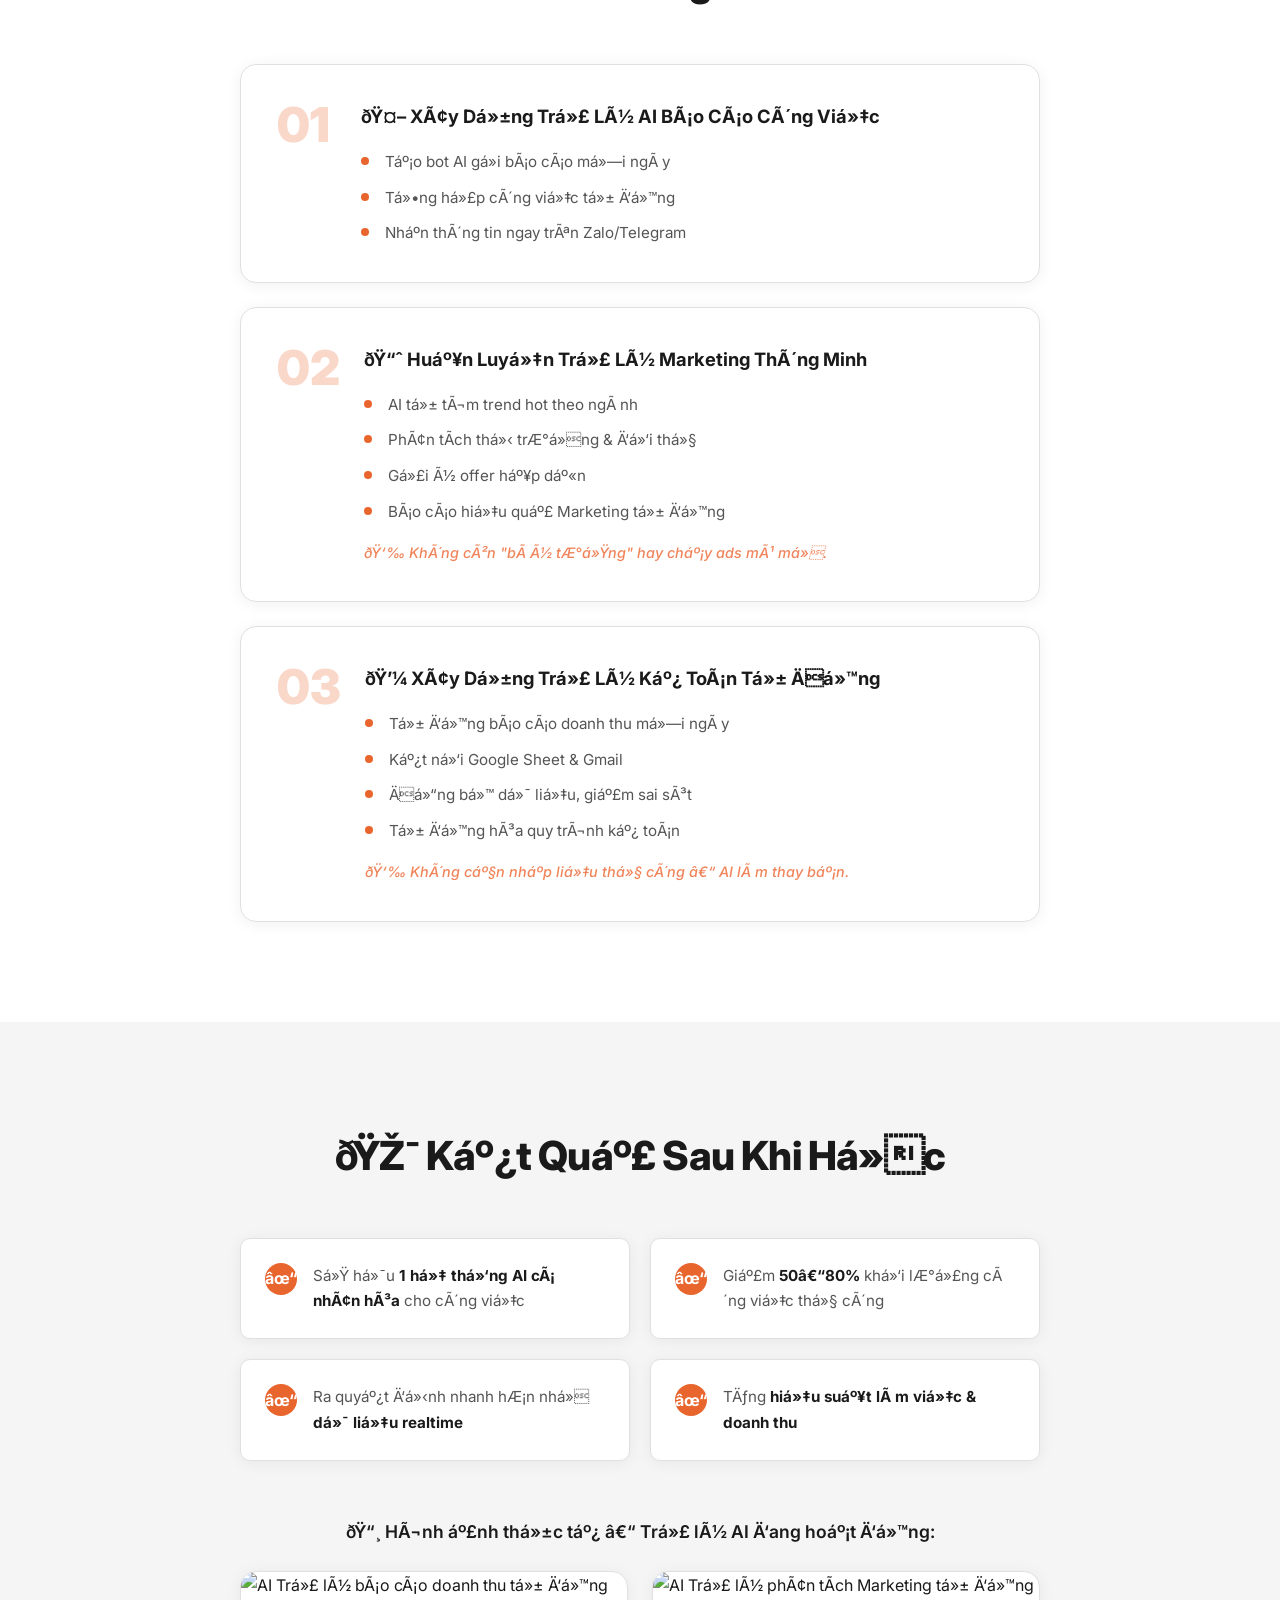
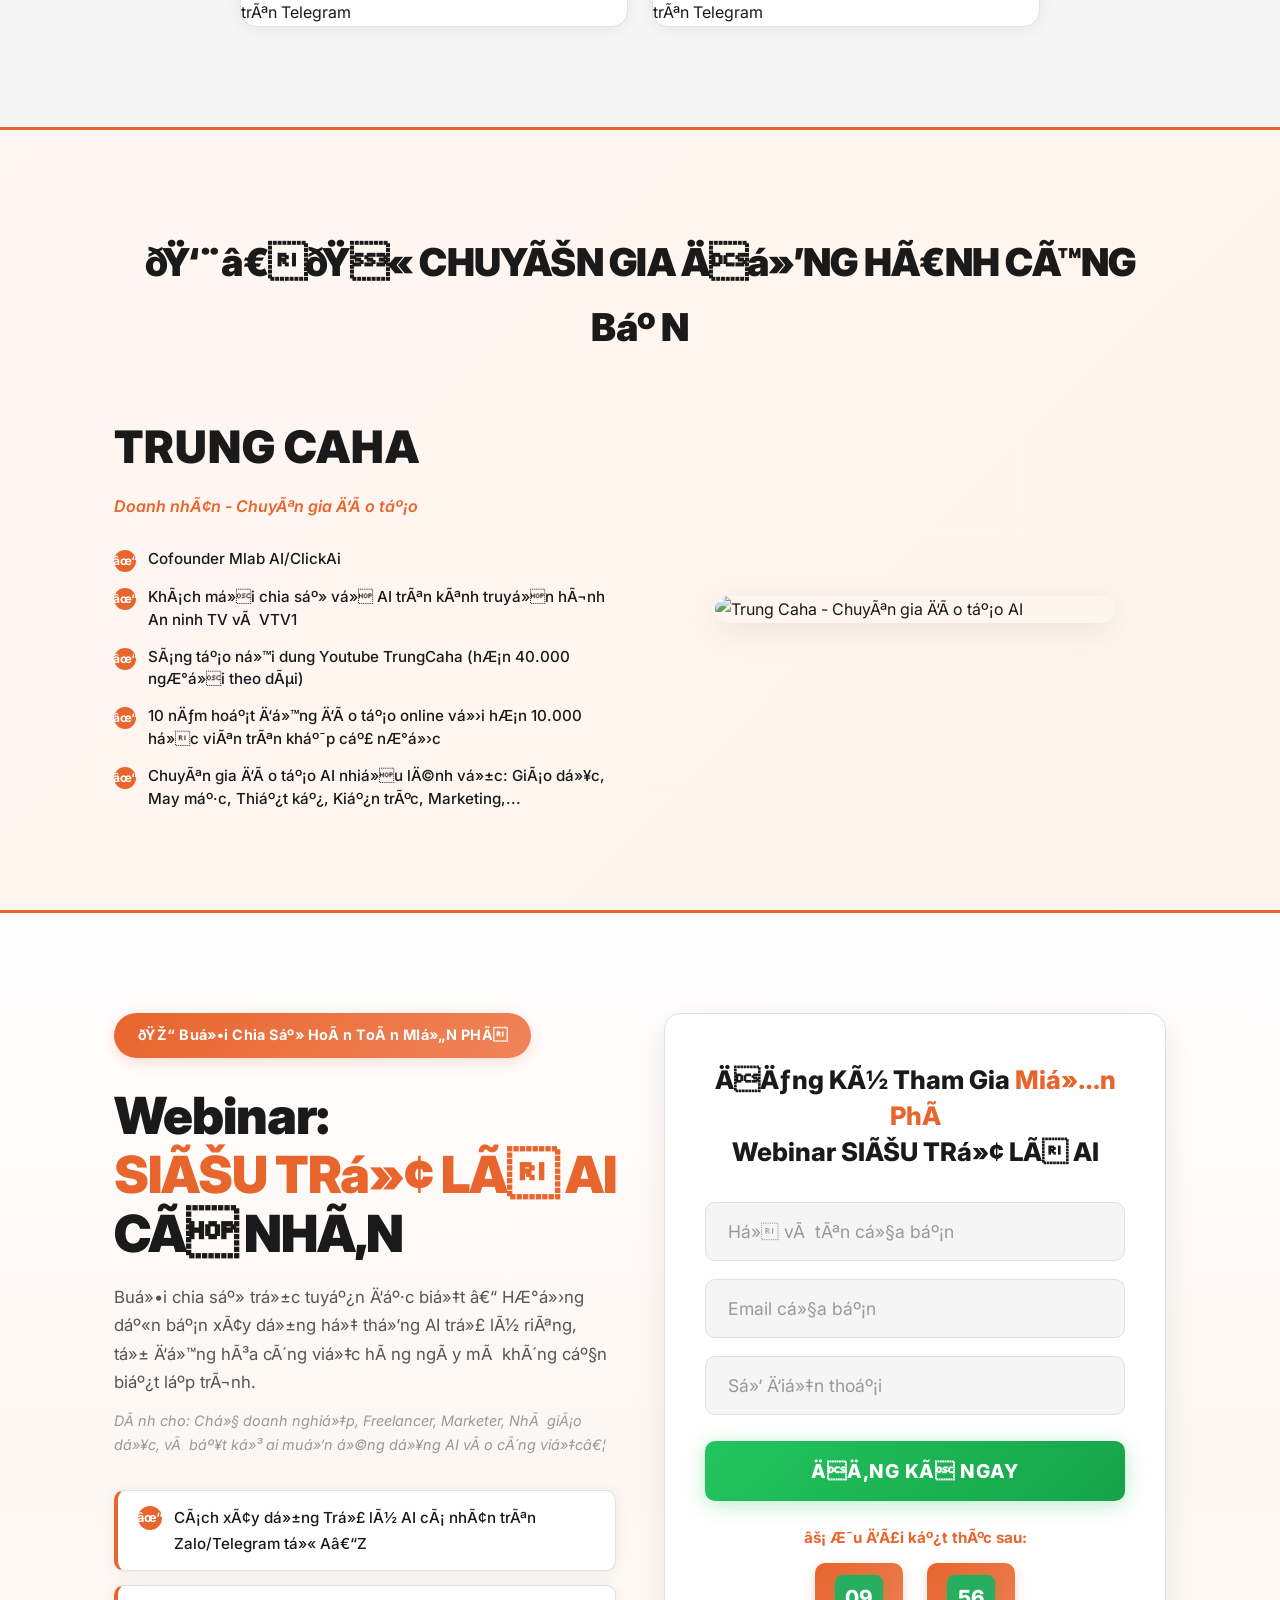
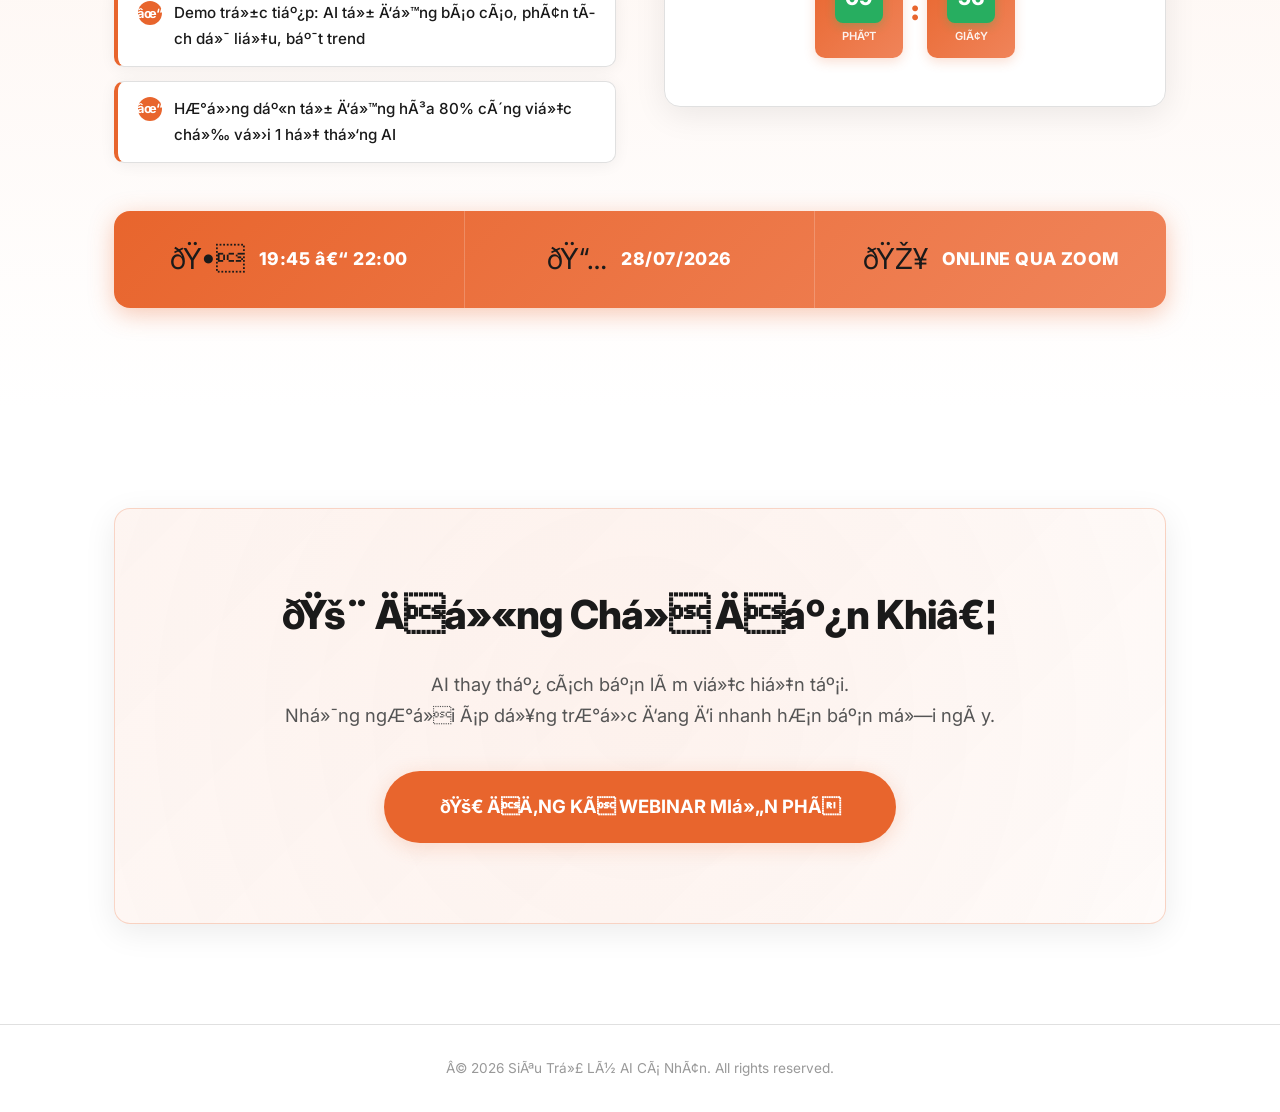
==== commit b90179f7: "fix: doi link Zalo va ngay webinar hang tuan" ====
--- a/index.html
+++ b/index.html
@@ -1,4 +1,4 @@
-﻿<!DOCTYPE html>
+<!DOCTYPE html>
 <html lang="vi">
 <head>
     <meta charset="UTF-8">
@@ -95,7 +95,7 @@
                 </div>
                 <div class="webinar-info-item">
                     <span class="webinar-info-icon">ðŸ“…</span>
-                    <span class="webinar-info-text">14/07/2026</span>
+                    <span class="webinar-info-text">28/07/2026</span>
                 </div>
                 <div class="webinar-info-item">
                     <span class="webinar-info-icon">ðŸŽ¥</span>
@@ -339,7 +339,7 @@
                 </div>
                 <div class="webinar-info-item">
                     <span class="webinar-info-icon">ðŸ“…</span>
-                    <span class="webinar-info-text">14/07/2026</span>
+                    <span class="webinar-info-text">28/07/2026</span>
                 </div>
                 <div class="webinar-info-item">
                     <span class="webinar-info-icon">ðŸŽ¥</span>
